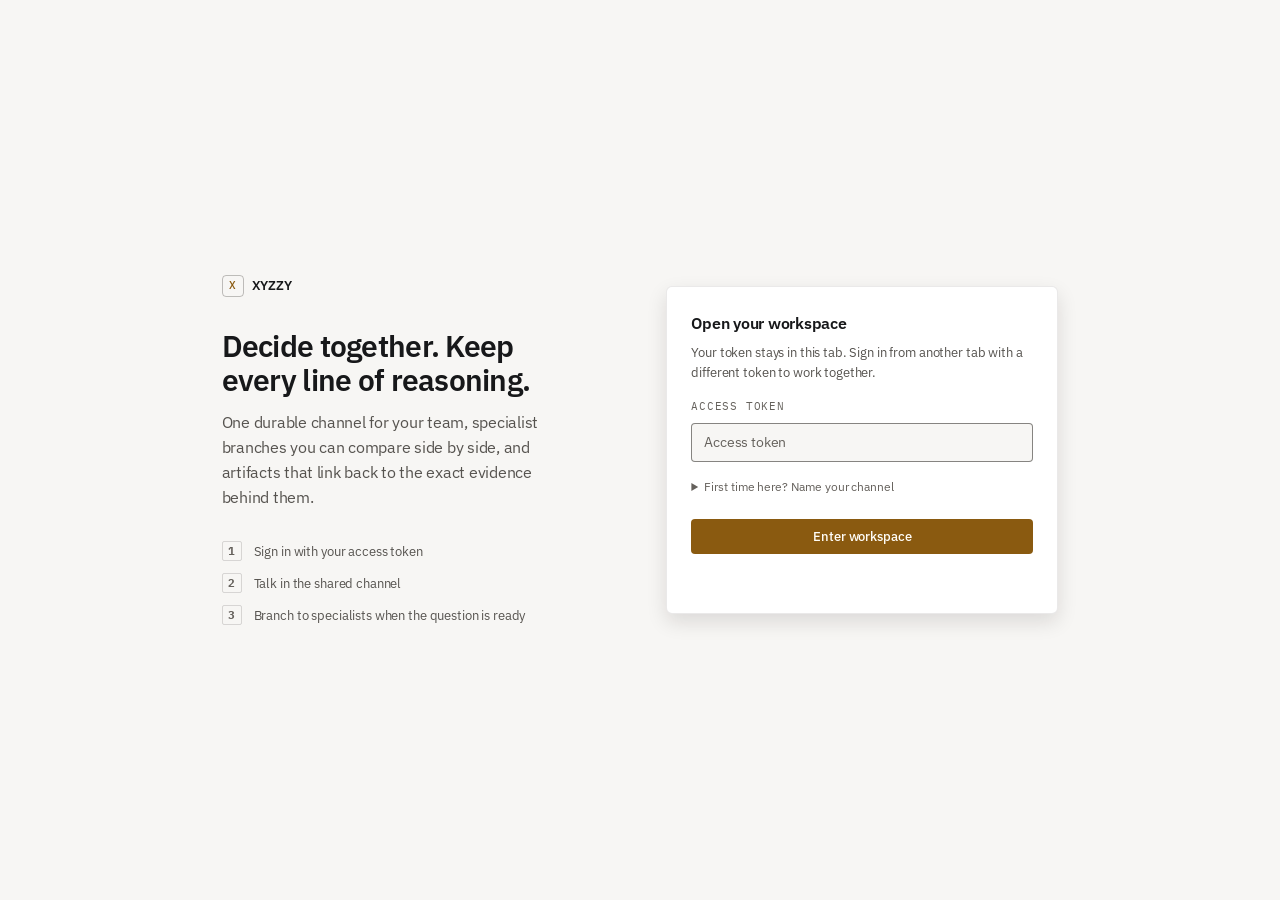
==== web/index.html @ 87586db9 "feat(web): lead the sign-in with SSO and keep credentials out of script When the server has a provid" ====
<!DOCTYPE html>
<html lang="en">
<head>
<meta charset="UTF-8">
<meta name="viewport" content="width=device-width, initial-scale=1.0">
<title>XYZZY</title>
<style>
/* ============================================================
   XYZZY — Console
   Machine facts are set in mono, human words in sans. Nothing is
   decorated that a hairline can separate instead.

   The scale is the design. Seven sizes, three weights, six spacing
   atoms, three hairlines — every value in this file comes from one
   of those sets, and tracking is bound to size rather than guessed
   per rule. Light and dark are the same system with the ramp
   inverted, not two stylesheets.
   ============================================================ */
@import url('https://fonts.googleapis.com/css2?family=IBM+Plex+Mono:wght@400;500&family=IBM+Plex+Sans:wght@400;500;600&display=swap');

*{margin:0;padding:0;box-sizing:border-box}

:root{
  /* ---- type scale: size and its tracking travel together ---- */
  --t-meta:11px;    --k-meta:.01em;
  --t-small:12px;   --k-small:-.005em;
  --t-ui:13px;      --k-ui:-.01em;
  --t-body:14px;    --k-body:-.013em;
  --t-title:16px;   --k-title:-.016em;
  --t-head:20px;    --k-head:-.02em;
  --t-display:30px; --k-display:-.024em;

  --w-normal:400;
  --w-medium:500;
  --w-strong:600;

  /* ---- spacing: six atoms, nothing between them ---- */
  --s-1:4px; --s-2:8px; --s-3:12px; --s-4:16px; --s-5:24px; --s-6:32px;
  --s-half:2px;

  --r-1:2px; --r-2:4px; --r-3:6px;

  --t-fast:100ms ease;
  --t-move:160ms cubic-bezier(.25,.46,.45,.94);

  --mono:'IBM Plex Mono','SFMono-Regular',Consolas,monospace;
  --sans:'IBM Plex Sans','Segoe UI',system-ui,sans-serif;
  --content:720px;

  /* ---- light: paper, ink, one signal ---- */
  --bg:#f7f6f4;
  --surface:#efedea;
  --raised:#ffffff;
  --sunken:#e9e6e2;
  --line:rgba(23,20,16,.09);
  --line-2:rgba(23,20,16,.14);
  --line-3:rgba(23,20,16,.26);
  /* controls are bounded, not merely divided: this one clears 3:1 */
  --edge:rgba(23,20,16,.5);
  --text:#17181a;
  --text-2:#56534f;
  --text-3:#65615c;
  --accent:#8a5a10;
  --accent-2:#6d4409;
  --accent-ink:#fffdf8;
  --accent-dim:rgba(138,90,16,.1);
  --ok:#2a6f46;
  --danger:#b03a41;
  --shadow-1:0 1px 2px rgba(23,20,16,.08);
  --shadow-2:0 8px 20px rgba(23,20,16,.12);
  color-scheme:light;
}

/* ---- dark: the same ramp, inverted deliberately ---- */
@media(prefers-color-scheme:dark){
  :root:not([data-theme="light"]){
    --bg:#0b0c0d;
    --surface:#0f1011;
    --raised:#17181a;
    --sunken:#08090a;
    --line:rgba(255,255,255,.055);
    --line-2:rgba(255,255,255,.09);
    --line-3:rgba(255,255,255,.16);
    --edge:rgba(255,255,255,.34);
    --text:#f2f3f4;
    --text-2:#a9a6a2;
    --text-3:#87837e;
    --accent:#d8a24a;
    --accent-2:#e8b968;
    --accent-ink:#0b0c0d;
    --accent-dim:rgba(216,162,74,.13);
    --ok:#5aa26f;
    --danger:#e0646b;
    --shadow-1:0 2px 4px rgba(0,0,0,.4);
    --shadow-2:0 8px 20px rgba(0,0,0,.45);
    color-scheme:dark;
  }
}
:root[data-theme="dark"]{
  --bg:#0b0c0d;
  --surface:#0f1011;
  --raised:#17181a;
  --sunken:#08090a;
  --line:rgba(255,255,255,.055);
  --line-2:rgba(255,255,255,.09);
  --line-3:rgba(255,255,255,.16);
  --edge:rgba(255,255,255,.34);
  --text:#f2f3f4;
  --text-2:#a9a6a2;
  --text-3:#87837e;
  --accent:#d8a24a;
  --accent-2:#e8b968;
  --accent-ink:#0b0c0d;
  --accent-dim:rgba(216,162,74,.13);
  --ok:#5aa26f;
  --danger:#e0646b;
  --shadow-1:0 2px 4px rgba(0,0,0,.4);
  --shadow-2:0 8px 20px rgba(0,0,0,.45);
  color-scheme:dark;
}

html,body{height:100%}
/* the root carries the ground colour, so a theme switch cannot leave the
   canvas painted with the outgoing palette */
html{background-color:var(--bg)}
body{
  font-family:var(--sans);
  font-size:var(--t-body);line-height:1.5;letter-spacing:var(--k-body);
  background-color:var(--bg);color:var(--text);
  overflow:hidden;display:flex;flex-direction:column;
  -webkit-font-smoothing:antialiased;
}
button,input,textarea,select{font:inherit;color:inherit;letter-spacing:inherit}
button{cursor:pointer;background:transparent;border:0}
button:disabled{cursor:not-allowed;opacity:.4}
:focus-visible{outline:2px solid var(--accent);outline-offset:2px;border-radius:var(--r-1)}
::selection{background:var(--accent-dim);color:var(--text)}
::-webkit-scrollbar{width:11px;height:11px}
::-webkit-scrollbar-thumb{background:var(--line-2);border-radius:var(--r-3);border:3px solid transparent;background-clip:content-box}
::-webkit-scrollbar-thumb:hover{background:var(--line-3);background-clip:content-box}
::-webkit-scrollbar-track{background:transparent}
.hidden{display:none!important}
.sidebar-backdrop{display:none}

/* every machine fact — ids, counts, durations, stamps — is set here */
.mono,.badge,.status,.nav-label,.nav-meta,.member-row .handle,.events-log,
.identity-role,.unread-pill,.msg .time,.agent-provenance,.thread-counts,
.unread-rule,.branch-detail,.branch-progress,.status-text,.lock-detail,
.composer-hint,.question-meta,#template-selection-count,.template-role,
.template-state,.outputs-head h3,.outputs-count,.output-role,.output-provenance,
.review-state,.meta-scope,.ontology-mode,.ontology-meta,.ontology-badge,
.history-item,.hit-meta,.records > summary,.records h3,.msg::before,
.identity-avatar,.workspace-badge,.product-mark,.step-no,.setup-card label,
.msg.system .bubble,.meta-chain pre,.card .detail,.approval-card .detail,.item .detail{
  font-family:var(--mono);
  font-variant-numeric:tabular-nums;
}
a,.output-link{text-underline-offset:2px}

/* ---------- atoms ---------- */
.btn-primary{
  background:var(--accent);color:var(--accent-ink);
  font-size:var(--t-ui);font-weight:var(--w-medium);letter-spacing:var(--k-ui);
  padding:var(--s-1) var(--s-3);border-radius:var(--r-2);white-space:nowrap;
  transition:background var(--t-fast);
}
.btn-primary:hover:not(:disabled){background:var(--accent-2)}
.btn-sm{
  border:1px solid var(--line-2);color:var(--text);
  font-size:var(--t-small);letter-spacing:var(--k-small);
  padding:var(--s-1) var(--s-2);border-radius:var(--r-2);white-space:nowrap;
  transition:background var(--t-fast),border-color var(--t-fast);
}
.btn-sm:hover:not(:disabled){background:var(--line);border-color:var(--line-3)}
.icon-button{
  width:28px;height:28px;border-radius:var(--r-2);color:var(--text-3);
  display:grid;place-items:center;flex-shrink:0;
  transition:background var(--t-fast),color var(--t-fast);
}
.icon-button:hover{background:var(--line);color:var(--text)}
.badge{
  font-size:var(--t-meta);font-weight:var(--w-medium);letter-spacing:.06em;
  text-transform:uppercase;padding:1px var(--s-1);border-radius:var(--r-1);
  border:1px solid var(--line-2);color:var(--text-3);white-space:nowrap;
}
.badge.completed,.badge.confirmed{color:var(--ok);border-color:currentColor}
.badge.corrected,.badge.claim{color:var(--accent);border-color:currentColor}
.badge.decision{color:var(--text-2);border-color:var(--line-3)}
.product-mark,.workspace-badge{
  width:22px;height:22px;border-radius:var(--r-2);flex-shrink:0;
  border:1px solid var(--line-3);color:var(--accent);
  display:grid;place-items:center;font-size:var(--t-meta);font-weight:var(--w-medium);
}
.spinner{
  width:11px;height:11px;border:1.5px solid var(--line-2);border-top-color:var(--accent);
  border-radius:50%;animation:spin .8s linear infinite;flex-shrink:0;
}
@keyframes spin{to{transform:rotate(360deg)}}
.status{
  display:inline-flex;align-items:center;gap:var(--s-1);
  font-size:var(--t-meta);letter-spacing:.05em;color:var(--text-3);text-transform:uppercase;
}
.status::before{content:"";width:5px;height:5px;border-radius:50%;background:var(--accent)}
.status.connected::before{background:var(--ok)}
.presence-dot{width:5px;height:5px;border-radius:50%;background:var(--text-3);flex-shrink:0}
.presence-dot.online{background:var(--ok)}
.presence-dot.working{background:var(--accent)}

/* ---------- sign in ---------- */
/* A grid with a stretch column and a fixed one let the intro sit narrow and
   right-aligned inside a wide left track, leaving a lopsided gap on the left
   that the fixed-width card's own padding didn't match on the right. Centering
   the pair as one flex group keeps the outer margins symmetric regardless of
   how the two children's own widths differ. */
#setup-screen{
  position:fixed;inset:0;z-index:100;background:var(--bg);
  display:flex;justify-content:center;align-items:center;
  gap:6vw;padding:6vw;overflow:auto;
}
.setup-intro{max-width:46ch}
.setup-mark{display:flex;align-items:center;gap:var(--s-2);font-size:var(--t-ui);font-weight:var(--w-strong);margin-bottom:var(--s-6);letter-spacing:var(--k-ui)}
.setup-intro h1{font-size:var(--t-display);line-height:1.16;letter-spacing:var(--k-display);font-weight:var(--w-strong)}
.setup-intro p{font-size:var(--t-title);line-height:1.55;color:var(--text-2);margin-top:var(--s-3);letter-spacing:var(--k-title);text-wrap:pretty}
.setup-steps{display:grid;gap:var(--s-3);margin-top:var(--s-6);color:var(--text-2);font-size:var(--t-ui);letter-spacing:var(--k-ui)}
.setup-steps span{display:flex;align-items:center;gap:var(--s-3)}
.step-no{
  width:20px;height:20px;border:1px solid var(--line-2);border-radius:var(--r-1);
  display:grid;place-items:center;font-size:var(--t-meta);
  color:var(--text-3);flex-shrink:0;
}
.setup-card{
  background:var(--raised);border:1px solid var(--line);border-radius:var(--r-3);
  padding:var(--s-5);box-shadow:var(--shadow-2);max-width:392px;
  /* Reserved for the taller of the two variants (the token form) so revealing
     whichever one /auth/config resolves to never shifts the page around it. */
  min-height:328px;
}
.setup-card h2{font-size:var(--t-title);font-weight:var(--w-strong);letter-spacing:var(--k-title)}
.setup-card > p{font-size:var(--t-ui);color:var(--text-2);margin-top:var(--s-2);line-height:1.5;letter-spacing:var(--k-ui)}
.setup-card label{
  display:block;font-size:var(--t-meta);letter-spacing:.07em;
  text-transform:uppercase;color:var(--text-3);margin:var(--s-4) 0 var(--s-2);
}
.setup-card input{
  width:100%;background:var(--bg);border:1px solid var(--edge);caret-color:var(--accent);border-radius:var(--r-2);
  padding:var(--s-2) var(--s-3);font-size:var(--t-body);transition:border-color var(--t-fast);
}
.setup-card input:focus-visible{border-color:var(--edge)}
.setup-card input::placeholder{color:var(--text-3)}
.setup-card .field-help{font-size:var(--t-small);color:var(--text-3);margin-top:var(--s-2);line-height:1.45;letter-spacing:var(--k-small)}
.setup-card input.error{border-color:var(--danger)}
.setup-card .field-error{font-size:var(--t-small);color:var(--danger);margin-top:var(--s-2);line-height:1.45;letter-spacing:var(--k-small)}
#setup-button,#setup-sso-button{
  width:100%;margin-top:var(--s-5);background:var(--accent);color:var(--accent-ink);
  font-weight:var(--w-medium);padding:var(--s-2) var(--s-3);border-radius:var(--r-2);
  font-size:var(--t-ui);letter-spacing:var(--k-ui);transition:background var(--t-fast);
}
#setup-button:hover:not(:disabled){background:var(--accent-2)}
#setup-sso-button:hover{background:var(--accent-2)}
#setup-token-summary{
  font-size:var(--t-small);color:var(--text-3);letter-spacing:var(--k-small);
  cursor:pointer;margin-top:var(--s-5);list-style:none;
}
#setup-token-summary::-webkit-details-marker{display:none}
.setup-card.sso-mode #setup-token-details{margin-top:var(--s-2)}
.setup-card.sso-mode #setup-token-details[open] #setup-token-summary{margin-bottom:var(--s-4)}

/* ---------- shell ---------- */
.header{display:none!important}
.main{
  display:grid;grid-template-columns:248px minmax(0,1fr) auto;
  flex:1;min-height:0;overflow:hidden;
}

/* ---------- rail ---------- */
.sidebar{
  background:var(--surface);border-right:1px solid var(--line);
  display:flex;flex-direction:column;min-height:0;
}
.workspace-head{
  display:flex;align-items:center;gap:var(--s-2);height:48px;flex-shrink:0;
  padding:0 var(--s-2) 0 var(--s-4);border-bottom:1px solid var(--line);
}
.workspace-name{font-size:var(--t-ui);font-weight:var(--w-strong);letter-spacing:var(--k-ui)}
.workspace-sub{font-size:var(--t-meta);color:var(--text-3);margin-top:1px;letter-spacing:.04em}
.workspace-head .icon-button{margin-left:auto}
.sidebar-scroll{flex:1;overflow-y:auto;padding:var(--s-2);min-height:0}
.nav-label{
  display:flex;align-items:center;justify-content:space-between;
  padding:var(--s-4) var(--s-2) var(--s-1);font-size:var(--t-meta);
  letter-spacing:.1em;text-transform:uppercase;color:var(--text-3);
}
.sidebar-scroll > .nav-label:first-child{padding-top:var(--s-1)}
.nav-item{
  width:100%;display:flex;align-items:center;gap:var(--s-2);text-align:left;
  padding:var(--s-1) var(--s-2);border-radius:var(--r-2);
  font-size:var(--t-ui);letter-spacing:var(--k-ui);color:var(--text-2);
  min-height:28px;transition:background var(--t-fast),color var(--t-fast);
}
.nav-item:hover{background:var(--line);color:var(--text)}
/* selection says two things: the row is lit, and its text is ink */
.nav-item.active{background:var(--line-2);color:var(--text)}
.nav-icon{
  width:15px;height:15px;flex-shrink:0;display:grid;place-items:center;
  color:var(--text-3);font-size:var(--t-ui);
}
.nav-item:hover .nav-icon,.nav-item.active .nav-icon{color:currentColor}
.nav-name{flex:1;overflow:hidden;text-overflow:ellipsis;white-space:nowrap;min-width:0}
.nav-meta{font-size:var(--t-meta);color:var(--text-3)}
/* A branch row packs a title and a summary line into .nav-name, which is
   otherwise a single nowrap line — the two ran together with the title's
   ellipsis touching the summary text. Let this one row wrap onto its own
   second line instead, with the title still truncating on its own. */
.branch-nav .nav-name{white-space:normal;overflow:visible;text-overflow:clip;display:flex;flex-direction:column;align-items:flex-start;min-width:0}
.branch-nav .nav-name > span:first-child{max-width:100%;overflow:hidden;text-overflow:ellipsis;white-space:nowrap}
.member-row{display:flex;align-items:center;gap:var(--s-2);padding:var(--s-1) var(--s-2);font-size:var(--t-ui);color:var(--text-2);letter-spacing:var(--k-ui)}
.member-row .handle{overflow:hidden;text-overflow:ellipsis;white-space:nowrap;font-size:var(--t-meta);color:var(--text-3)}
.member-row .badge{margin-left:auto}
.sidebar-scroll details > summary{list-style:none;cursor:pointer}
.sidebar-scroll details > summary::-webkit-details-marker{display:none}
.sidebar-scroll details > summary:hover{color:var(--text-2)}
.events-log{
  font-size:var(--t-meta);color:var(--text-3);line-height:1.5;
  padding:var(--s-half) var(--s-2) var(--s-1);display:grid;gap:var(--s-1);
  max-height:180px;overflow-y:auto;
}
.sidebar-footer{
  display:flex;align-items:center;gap:var(--s-2);padding:var(--s-2) var(--s-3);flex-shrink:0;
  border-top:1px solid var(--line);
}
/* Footer icon buttons need a real hit area, not just a visible glyph — padding
   grows the target to 36px without growing the icon itself. */
.sidebar-footer .icon-button{width:36px;height:36px}
.identity-avatar{
  width:26px;height:26px;border-radius:var(--r-2);flex-shrink:0;
  border:1px solid var(--line-3);color:var(--text-2);
  display:grid;place-items:center;font-size:var(--t-meta);
}
.identity-name{font-size:var(--t-ui);font-weight:var(--w-medium);letter-spacing:var(--k-ui)}
.identity-role{font-size:var(--t-meta);color:var(--text-3);letter-spacing:.06em;text-transform:uppercase;margin-top:1px}
.sidebar-footer .icon-button{margin-left:auto}
/* one glyph per theme; the other is not rendered */
:root[data-theme="dark"] .theme-sun,.theme-moon{display:none}
:root[data-theme="dark"] .theme-moon{display:block}
@media(prefers-color-scheme:dark){
  :root:not([data-theme="light"]) .theme-sun{display:none}
  :root:not([data-theme="light"]) .theme-moon{display:block}
}
:root[data-theme="light"] .theme-sun{display:block}
:root[data-theme="light"] .theme-moon{display:none}

/* ---------- conversation ---------- */
.room-hash{color:var(--text-3);display:grid;place-items:center;flex-shrink:0}
.center{min-width:0;display:flex;flex-direction:column;background:var(--bg);min-height:0;position:relative}
.room-header{
  display:flex;align-items:center;gap:var(--s-3);min-height:48px;flex-shrink:0;
  padding:0 var(--s-2) 0 var(--s-5);border-bottom:1px solid var(--line);
}
.room-header > div{min-width:0}
.room-header h2{display:flex;align-items:center;gap:var(--s-2);
  font-size:var(--t-title);font-weight:var(--w-strong);letter-spacing:var(--k-title);
  white-space:nowrap;overflow:hidden;text-overflow:ellipsis;
}
.room-header .meta{font-size:var(--t-small);color:var(--text-3);letter-spacing:var(--k-small);white-space:nowrap;overflow:hidden;text-overflow:ellipsis}
.header-actions{margin-left:auto;display:flex;align-items:center;gap:var(--s-1)}
.unread-pill{
  font-size:var(--t-meta);font-weight:var(--w-medium);
  background:var(--accent);color:var(--accent-ink);padding:1px var(--s-1);border-radius:var(--r-1);
}
.messages{
  flex:1;overflow-y:auto;min-height:0;
  padding:var(--s-5) max(var(--s-5),3vw) var(--s-1);display:flex;flex-direction:column;
  /* A short room reads like a bare page pinned to the top; pushing the run of
     messages to the bottom edge (newest just above the composer) is how every
     chat product handles it. Once content overflows, flex-end just means the
     top of it scrolls off first — normal scroll behavior is unaffected. */
  justify-content:flex-end;
}

.msg{
  max-width:var(--content);width:100%;position:relative;
  display:grid;grid-template-columns:22px auto minmax(0,1fr);column-gap:var(--s-3);
  padding:var(--s-1) var(--s-2) var(--s-1) 0;
}
.msg::before{
  content:attr(data-initial);grid-row:1/6;grid-column:1;
  width:22px;height:22px;border-radius:var(--r-1);
  border:1px solid var(--line-2);color:var(--text-2);
  display:grid;place-items:center;font-size:var(--t-meta);text-transform:uppercase;
}
.msg.human::before{border-color:var(--line-3);color:var(--text)}
.msg.agent::before{border-style:dashed;color:var(--text-2)}
/* consecutive messages from one author collapse into a block */
.msg.grouped{padding-top:0}
.msg.grouped::before{content:"";border:0}
.msg.grouped .sender{display:none}
.msg.grouped .time{
  grid-row:2;grid-column:1;justify-self:end;align-self:baseline;
  opacity:0;transition:opacity var(--t-fast);
}
.msg.grouped:hover .time{opacity:1}
.msg.grouped .bubble{margin-top:0}
.msg.unread{background:transparent}
/* rank comes from weight; the body stays the larger text because it is the content */
.msg .sender{
  grid-row:1;grid-column:2;align-self:baseline;
  font-size:var(--t-ui);font-weight:var(--w-strong);color:var(--text);letter-spacing:var(--k-ui);
}
.msg .time{
  grid-row:1;grid-column:3;justify-self:start;align-self:baseline;
  font-size:var(--t-meta);color:var(--text-3);
}
.msg .bubble{
  grid-row:2;grid-column:2/4;font-size:var(--t-body);line-height:1.6;
  color:var(--text);font-weight:var(--w-normal);letter-spacing:var(--k-body);
  margin-top:1px;white-space:pre-wrap;overflow-wrap:anywhere;max-width:68ch;
}
.msg .mention{color:var(--accent);font-weight:var(--w-medium)}
.msg.system{color:var(--text-3);padding:var(--s-1) 0}
.msg.system::before{content:"";border:0}
.msg.system .bubble{font-size:var(--t-small);color:var(--text-3);letter-spacing:.01em}
.agent-provenance{
  grid-row:3;grid-column:2/4;font-size:var(--t-meta);color:var(--text-3);
  margin-top:var(--s-1);display:flex;flex-wrap:wrap;align-items:center;gap:var(--s-2);
}
.output-link{color:var(--accent);text-decoration:none;border-bottom:1px solid currentColor}
.output-link:hover{color:var(--accent-2)}
.msg-actions{
  grid-row:4;grid-column:2/4;display:flex;gap:var(--s-half);margin-top:0;
  max-height:0;overflow:hidden;opacity:0;
  transition:opacity var(--t-fast),max-height var(--t-fast),margin-top var(--t-fast);
}
/* Hidden means zero height, not just invisible — a hover strip nobody is
   hovering must not hold a bubble away from its own group. The thread pane
   reuses this same class for its per-reply "Reply to this", so it follows
   the identical reveal rule rather than staying permanently rendered. */
.msg:hover .msg-actions,.msg:focus-within .msg-actions,.msg.actions-open .msg-actions,
.thread-item:hover .msg-actions,.thread-item:focus-within .msg-actions,.thread-item.actions-open .msg-actions{
  opacity:1;max-height:32px;margin-top:var(--s-1);
}
/* No hover on touch: a tap on the message body toggles .actions-open instead,
   so a screen of chat is not a permanent stack of "Reply" rows. */
.msg-actions .action{
  font-size:var(--t-small);color:var(--text-3);letter-spacing:var(--k-small);
  padding:var(--s-half) var(--s-2);border-radius:var(--r-2);min-height:24px;
  display:inline-flex;align-items:center;
  transition:background var(--t-fast),color var(--t-fast);
}
.msg-actions .action:hover{background:var(--line);color:var(--text)}
.thread-open{
  grid-row:5;grid-column:2/4;justify-self:start;margin-top:var(--s-1);
  font-size:var(--t-small);color:var(--accent);letter-spacing:var(--k-small);
  padding:var(--s-half) var(--s-2);border-radius:var(--r-2);
}
.thread-open:hover{background:var(--accent-dim)}
.thread-counts{font-size:var(--t-meta);color:var(--text-3)}

.unread-rule{
  max-width:var(--content);width:100%;display:flex;align-items:center;gap:var(--s-2);
  font-size:var(--t-meta);letter-spacing:.1em;text-transform:uppercase;
  color:var(--accent);margin:var(--s-3) 0 var(--s-half);
}
.unread-rule::after{content:"";flex:1;height:1px;background:currentColor;opacity:.3}

/* a run is a record in the transcript, ruled off, not a floating card */
.branch-activity{
  max-width:var(--content);width:100%;margin:var(--s-2) 0;
  border-top:1px solid var(--line-2);border-bottom:1px solid var(--line-2);
}
.branch-activity button{
  width:100%;display:grid;grid-template-columns:22px minmax(0,1fr) auto;
  gap:var(--s-3);align-items:center;text-align:left;
  padding:var(--s-3) var(--s-2) var(--s-3) 0;transition:background var(--t-fast);
}
.branch-activity button:hover{background:var(--line)}
.branch-symbol{
  width:22px;height:22px;border-radius:var(--r-1);border:1px solid var(--line-2);
  color:var(--accent);display:grid;place-items:center;font-size:var(--t-ui);
}
.branch-title{font-size:var(--t-ui);font-weight:var(--w-medium);letter-spacing:var(--k-ui);display:block;overflow:hidden;text-overflow:ellipsis;white-space:nowrap}
/* Both spans are inline text nodes by default, so a truncated title's ellipsis
   ran straight into the meta beside it. A real line, not a margin nothing can see. */
.branch-detail,.branch-progress{font-size:var(--t-meta);color:var(--text-3);margin-top:var(--s-1);letter-spacing:.01em;display:block}
.branch-summary{font-size:var(--t-small);color:var(--text-2);margin-top:var(--s-1);letter-spacing:var(--k-small);display:block}
.status-text{display:inline-flex;align-items:center;gap:var(--s-1);font-size:var(--t-meta);color:var(--text-2)}

.turn-lock{
  display:none;align-items:center;gap:var(--s-3);max-width:var(--content);
  margin:0 max(var(--s-5),3vw) var(--s-2);padding:var(--s-2) var(--s-3);
  border:1px solid var(--line-2);border-radius:var(--r-3);background:var(--surface);
}
.turn-lock.visible{display:flex}
.lock-copy{flex:1;min-width:0}
.lock-title{font-size:var(--t-ui);font-weight:var(--w-medium);letter-spacing:var(--k-ui)}
.lock-detail{font-size:var(--t-small);color:var(--text-3);margin-top:var(--s-half)}

/* ---------- composer ---------- */
.input-bar{padding:var(--s-1) max(var(--s-5),3vw) var(--s-4);flex-shrink:0;position:relative}
.composer{
  max-width:var(--content);background:var(--raised);
  border:1px solid var(--edge);border-radius:var(--r-3);overflow:hidden;
  transition:border-color var(--t-fast);
}
.composer:focus-within{border-color:var(--line-3)}
.composer textarea{
  width:100%;min-height:44px;max-height:180px;resize:none;border:0;
  padding:var(--s-3);background:transparent;
  font-size:var(--t-body);line-height:1.55;letter-spacing:var(--k-body);
}
.composer textarea{caret-color:var(--accent)}
.composer textarea::placeholder{color:var(--text-3)}
.composer-tools{display:flex;align-items:center;gap:var(--s-1);padding:var(--s-1) var(--s-2) var(--s-2) var(--s-3);border-top:1px solid var(--line)}
.composer-tools .send{margin-left:auto}
.composer-hint{font-size:var(--t-meta);color:var(--text-3);letter-spacing:.05em;text-transform:uppercase}
.mention-toggle{
  display:inline-flex;align-items:center;gap:var(--s-2);
  font-size:var(--t-small);color:var(--text-2);letter-spacing:var(--k-small);
  padding:var(--s-1) var(--s-2);border-radius:var(--r-2);cursor:pointer;
  transition:background var(--t-fast),color var(--t-fast);
}
.mention-toggle:hover{background:var(--line);color:var(--text)}
.mention-toggle input{accent-color:var(--accent);margin:0}
#ai-trigger{
  display:inline-flex;align-items:center;gap:var(--s-2);
  font-size:var(--t-small);font-weight:var(--w-medium);letter-spacing:var(--k-small);
  color:var(--text-2);border:1px solid var(--line-2);
  padding:var(--s-1) var(--s-2);border-radius:var(--r-2);
  transition:background var(--t-fast),color var(--t-fast),border-color var(--t-fast);
}
#ai-trigger:hover{background:var(--line);color:var(--text)}
#ai-trigger[aria-expanded="true"]{color:var(--accent);border-color:currentColor}

/* ---------- branch launcher ---------- */
.ai-tray{
  display:none;position:absolute;bottom:84px;z-index:20;
  left:max(var(--s-5),3vw);right:max(var(--s-5),3vw);max-width:var(--content);max-height:62vh;
  background:var(--raised);border:1px solid var(--line-2);border-radius:var(--r-3);
  box-shadow:var(--shadow-2);overflow:hidden;
}
.ai-tray.open{display:flex;flex-direction:column;animation:tray-in 160ms cubic-bezier(.25,.46,.45,.94)}
@keyframes tray-in{from{opacity:0}to{opacity:1}}
.tray-head{
  display:grid;grid-template-columns:22px minmax(0,1fr) 28px;align-items:center;gap:var(--s-3);
  padding:var(--s-3);border-bottom:1px solid var(--line);flex-shrink:0;
}
.tray-glyph{
  width:22px;height:22px;border-radius:var(--r-1);border:1px solid var(--line-2);
  color:var(--accent);display:grid;place-items:center;
}
.tray-title{font-size:var(--t-ui);font-weight:var(--w-strong);letter-spacing:var(--k-ui)}
.tray-subtitle{font-size:var(--t-small);color:var(--text-3);margin-top:1px;letter-spacing:var(--k-small)}
.decision-studio{padding:var(--s-3);overflow-y:auto;min-height:0}
.studio-label{display:block;font-size:var(--t-small);font-weight:var(--w-medium);color:var(--text-2);margin-bottom:var(--s-2);letter-spacing:var(--k-small)}
.strategy-toggle{display:grid;grid-template-columns:1fr 1fr;gap:var(--s-2);margin-bottom:var(--s-3)}
.strategy-toggle button{
  border:1px solid var(--line-2);border-radius:var(--r-2);padding:var(--s-2) var(--s-3);text-align:left;
  transition:border-color var(--t-fast),background var(--t-fast);
}
.strategy-toggle button:hover{background:var(--line)}
.strategy-toggle button.active{border-color:var(--accent);background:var(--accent-dim)}
.strategy-name{display:flex;align-items:center;gap:var(--s-2);font-size:var(--t-ui);font-weight:var(--w-medium);letter-spacing:var(--k-ui)}
.strategy-dot{width:6px;height:6px;border-radius:50%;background:var(--text-3)}
.strategy-toggle button.active .strategy-dot{background:var(--accent)}
.strategy-help{display:block;font-size:var(--t-small);color:var(--text-3);margin-top:var(--s-1);line-height:1.45;letter-spacing:var(--k-small)}
.question-wrap{
  border:1px solid var(--edge);border-radius:var(--r-2);background:var(--bg);
  overflow:hidden;margin-bottom:var(--s-3);transition:border-color var(--t-fast);
}
.question-wrap:focus-within{border-color:var(--line-3)}
.question-input{
  width:100%;min-height:62px;max-height:180px;resize:vertical;border:0;
  padding:var(--s-3);background:transparent;font-size:var(--t-body);line-height:1.55;letter-spacing:var(--k-body);
}
.question-input::placeholder{color:var(--text-3)}
.question-meta{
  display:flex;justify-content:space-between;gap:var(--s-2);padding:var(--s-1) var(--s-3);
  border-top:1px solid var(--line);font-size:var(--t-meta);color:var(--text-3);
}
.field-label{
  display:flex;align-items:center;justify-content:space-between;gap:var(--s-2);
  font-size:var(--t-small);font-weight:var(--w-medium);color:var(--text-2);
  margin-bottom:var(--s-2);letter-spacing:var(--k-small);
}
#template-selection-count{font-size:var(--t-meta);font-weight:var(--w-normal);color:var(--text-3)}
.template-grid{display:grid;grid-template-columns:repeat(auto-fill,minmax(206px,1fr));gap:var(--s-2)}
.template-option{
  display:grid;grid-template-columns:auto minmax(0,1fr);gap:var(--s-3);align-items:start;
  border:1px solid var(--line-2);border-radius:var(--r-2);padding:var(--s-2) var(--s-3);
  cursor:pointer;transition:border-color var(--t-fast),background var(--t-fast);
}
.template-option:hover{background:var(--line)}
.template-option.active{border-color:var(--accent);background:var(--accent-dim)}
.template-option.active .template-state{color:var(--text-2)}
.template-option > input{accent-color:var(--accent);margin-top:var(--s-half)}
.template-body{display:grid;grid-template-columns:minmax(0,1fr) auto;align-items:center;gap:var(--s-2)}
.template-check{display:none}
.template-copy{display:block;min-width:0}
.template-name{display:block;font-size:var(--t-ui);font-weight:var(--w-medium);letter-spacing:var(--k-ui)}
.template-role{display:block;font-size:var(--t-meta);color:var(--accent);margin-top:var(--s-half)}
.template-state{display:block;font-size:var(--t-meta);color:var(--text-3);white-space:nowrap;text-transform:uppercase;letter-spacing:.05em}
.studio-footer{display:flex;align-items:center;gap:var(--s-3);margin-top:var(--s-3)}
.launch-note{flex:1;font-size:var(--t-small);color:var(--text-3);line-height:1.45;letter-spacing:var(--k-small)}
.empty-outputs{font-size:var(--t-small);color:var(--text-3);padding:var(--s-3);text-align:center}

/* ---------- center view stack ---------- */
.center-views{flex:1;min-height:0;display:flex;flex-direction:column;position:relative}
.center-view{display:none;flex:1;min-height:0;flex-direction:column;overflow:hidden}
.center-view.active{display:flex}
.view-scroll{flex:1;overflow-y:auto;min-height:0}
/* Meta and Artifact are reading surfaces, not working grids: give the column a
   ceiling and center it instead of letting prose hug the left edge of a wide window. */
#view-meta .view-scroll,#view-artifact .view-scroll{max-width:920px;width:100%;margin:0 auto;padding-top:var(--s-4)}
.view-head{
  display:flex;align-items:flex-start;justify-content:space-between;gap:var(--s-3);
  padding:var(--s-4) max(var(--s-5),3vw) var(--s-3);
}
.view-empty{
  flex:1;display:flex;flex-direction:column;align-items:flex-start;justify-content:center;
  gap:var(--s-3);max-width:52ch;padding:var(--s-5) max(var(--s-5),3vw);
}
.view-empty p{font-size:var(--t-ui);color:var(--text-2);line-height:1.55;letter-spacing:var(--k-ui)}

/* ---------- context panel (Thread / Search / People only) ---------- */
.right-panel{
  display:none;width:min(392px,36vw);min-width:340px;
  background:var(--surface);border-left:1px solid var(--line);
  flex-direction:column;min-height:0;
}
.right-panel.open{display:flex}
.context-head{
  display:flex;align-items:center;gap:var(--s-2);height:48px;flex-shrink:0;
  padding:0 var(--s-2) 0 var(--s-4);border-bottom:1px solid var(--line);
}
.context-head h2{font-size:var(--t-ui);font-weight:var(--w-strong);letter-spacing:var(--k-ui)}
.context-head .icon-button{margin-left:auto}
.context-scroll{flex:1;overflow-y:auto;min-height:0}
.context-view{display:none}
.context-view.active{display:block}
.panel-section{padding:var(--s-4)}
.panel-title{font-size:var(--t-ui);font-weight:var(--w-strong);letter-spacing:var(--k-ui)}
.panel-copy{font-size:var(--t-small);color:var(--text-3);line-height:1.5;margin-top:var(--s-1);letter-spacing:var(--k-small)}

.outputs-head{
  display:flex;align-items:baseline;justify-content:space-between;gap:var(--s-2);
  padding:var(--s-2) max(var(--s-5),3vw);border-top:1px solid var(--line);
}
.outputs-head h3{font-size:var(--t-meta);letter-spacing:.1em;text-transform:uppercase;color:var(--text-3);font-weight:var(--w-normal)}
.outputs-count{font-size:var(--t-meta);color:var(--text-3)}
.outputs-grid{
  display:grid;grid-template-columns:repeat(auto-fit,minmax(340px,1fr));gap:var(--s-3);
  padding:0 max(var(--s-5),3vw) var(--s-4);align-items:stretch;
}
/* Branch view: the header block above stays its natural size, the grid takes
   whatever is left of the viewport instead of shrink-wrapping to its content, and
   each card stretches to that row height — long or short, the surface reads full. */
#view-branch .view-scroll{display:flex;flex-direction:column}
/* Cards size to their own content — a short output should not be forced to fill
   the viewport. min-height keeps short cards from looking clipped-thin; content
   past that scrolls inside the card instead of stretching it. */
#view-branch .outputs-grid{grid-auto-rows:minmax(160px,auto)}
.output-card{
  border:1px solid var(--line);border-radius:var(--r-3);background:var(--raised);
  padding:var(--s-3);display:flex;flex-direction:column;min-height:0;
}
.output-card.excluded{opacity:.72}
.output-card.excluded .output-content{color:var(--text-3)}
.output-card.excluded .output-author{text-decoration:line-through;text-decoration-thickness:1px;text-underline-offset:2px}
.output-card-head{display:flex;align-items:center;gap:var(--s-2)}
.output-author{font-size:var(--t-ui);font-weight:var(--w-strong);letter-spacing:var(--k-ui)}
.output-role{font-size:var(--t-meta);color:var(--accent);margin-top:var(--s-half)}
.output-content{
  font-size:var(--t-small);line-height:1.6;color:var(--text-2);letter-spacing:var(--k-small);
  flex:1;min-height:80px;max-height:50vh;overflow:auto;margin:var(--s-2) 0;white-space:pre-wrap;
}
.output-content.md,.artifact-doc-content.md,.meta-answer.md{white-space:normal}
.output-content h3,.output-content h4,.output-content h5,
.artifact-doc-content h3,.artifact-doc-content h4,.artifact-doc-content h5,
.meta-answer h3,.meta-answer h4,.meta-answer h5{margin:var(--s-3) 0 var(--s-1);font-weight:var(--w-strong);color:var(--text)}
.output-content p,.artifact-doc-content p,.meta-answer p{margin:var(--s-2) 0}
.output-content ul,.artifact-doc-content ul,.meta-answer ul{margin:var(--s-2) 0;padding-left:1.2em}
.output-content pre,.artifact-doc-content pre,.meta-answer pre{
  background:var(--sunken);border-radius:var(--r-2);padding:var(--s-2);overflow:auto;
  font-family:var(--mono);font-size:var(--t-small);margin:var(--s-2) 0;
}
.output-content code,.artifact-doc-content code,.meta-answer code{
  font-family:var(--mono);font-size:.92em;background:var(--sunken);padding:0 3px;border-radius:var(--r-1);
}
.output-provenance{font-size:var(--t-meta);color:var(--text-3);line-height:1.5}
.review-state{font-size:var(--t-meta);color:var(--text-3);text-transform:uppercase;letter-spacing:.05em}
.review-actions{display:flex;gap:var(--s-2);margin-top:var(--s-2)}
.review-actions button{
  border:1px solid var(--line-2);border-radius:var(--r-2);padding:var(--s-1) var(--s-2);
  font-size:var(--t-small);color:var(--text-2);letter-spacing:var(--k-small);
  transition:background var(--t-fast);
}
.review-actions button:hover{background:var(--line)}
/* Text-color-only active state read as barely-different from the inactive
   outline in the light theme. A filled chip is unmistakable in both. */
.review-actions button.active.include{color:var(--ok);border-color:currentColor;background:var(--accent-dim);font-weight:var(--w-medium)}
.review-actions button.active.exclude{color:var(--danger);border-color:currentColor;background:var(--accent-dim);font-weight:var(--w-medium)}
.output-record-head{font-size:var(--t-small);font-weight:var(--w-medium);letter-spacing:var(--k-small)}
.output-record-body{font-size:var(--t-small);color:var(--text-2);margin-top:var(--s-1);line-height:1.5;letter-spacing:var(--k-small)}
.synthesis-gate{
  position:sticky;bottom:0;background:var(--surface);
  border-top:1px solid var(--line-2);padding:var(--s-3) var(--s-4);
}
.synthesis-row{display:flex;align-items:flex-end;gap:var(--s-3);flex-wrap:wrap}
.synthesis-title{font-size:var(--t-small);font-weight:var(--w-medium);letter-spacing:var(--k-small)}
.synthesis-meta{font-size:var(--t-small);color:var(--text-3);margin-top:var(--s-half);line-height:1.45;max-width:34ch;letter-spacing:var(--k-small)}
.synthesis-actions{display:flex;gap:var(--s-2);align-items:center;margin-left:auto}
.synthesis-actions select{
  background:var(--bg);border:1px solid var(--edge);border-radius:var(--r-2);
  padding:var(--s-1) var(--s-2);font-size:var(--t-small);
}

/* meta */
.meta-head{padding:var(--s-4) max(var(--s-5),3vw)}
.meta-head h3{font-size:var(--t-title);font-weight:var(--w-strong);letter-spacing:var(--k-title)}
.meta-head p{font-size:var(--t-ui);color:var(--text-3);line-height:1.55;margin-top:var(--s-1);letter-spacing:var(--k-ui);max-width:60ch}
.meta-presets{display:flex;flex-wrap:wrap;gap:var(--s-2);margin-top:var(--s-3)}
.meta-presets button{
  font-size:var(--t-small);color:var(--text-2);border:1px solid var(--line-2);
  border-radius:var(--r-2);padding:var(--s-1) var(--s-2);letter-spacing:var(--k-small);
  transition:background var(--t-fast),color var(--t-fast);
}
.meta-presets button:hover{background:var(--line);color:var(--text)}
.meta-query{display:flex;gap:var(--s-2);padding:0 max(var(--s-5),3vw) var(--s-3);max-width:68ch}
.meta-query input{
  flex:1;min-width:0;background:var(--bg);border:1px solid var(--edge);
  border-radius:var(--r-2);padding:var(--s-2) var(--s-3);font-size:var(--t-ui);caret-color:var(--accent);
}
.meta-query button{
  border:1px solid var(--line-2);border-radius:var(--r-2);
  padding:var(--s-2) var(--s-3);font-size:var(--t-small);font-weight:var(--w-medium);
  transition:background var(--t-fast);
}
.meta-query button:hover{background:var(--line)}
.meta-scope{font-size:var(--t-small);color:var(--text-3);padding:0 max(var(--s-5),3vw) var(--s-2);line-height:1.5}
.meta-answer{
  margin:0 max(var(--s-5),3vw);padding:var(--s-3);background:var(--bg);border:1px solid var(--line);
  border-radius:var(--r-3);font-size:var(--t-ui);line-height:1.6;color:var(--text-2);letter-spacing:var(--k-ui);
  max-width:68ch;
}
.meta-evidence{padding:var(--s-3) max(var(--s-5),3vw);display:grid;gap:var(--s-2);max-width:68ch}
.meta-chain{
  border-left:1px solid var(--line-2);padding:var(--s-half) 0 var(--s-half) var(--s-3);
  font-size:var(--t-small);color:var(--text-3);line-height:1.5;letter-spacing:var(--k-small);
}
.meta-chain pre{font-size:var(--t-meta);white-space:pre-wrap;color:var(--text-2);margin-top:var(--s-1)}

/* artifact reader */
.artifact-selector{display:flex;flex-wrap:wrap;gap:var(--s-2);padding:var(--s-4) max(var(--s-5),3vw) 0}
.artifact-selector button{
  border:1px solid var(--line-2);border-radius:var(--r-2);padding:var(--s-1) var(--s-2);
  font-size:var(--t-small);color:var(--text-2);letter-spacing:var(--k-small);
  transition:background var(--t-fast),border-color var(--t-fast);
}
.artifact-selector button:hover{background:var(--line)}
.artifact-selector button.active{border-color:var(--accent);background:var(--accent-dim);color:var(--text)}
.artifact-doc{padding:var(--s-4) max(var(--s-5),3vw)}
.artifact-doc h2{font-size:var(--t-head);font-weight:var(--w-strong);letter-spacing:var(--k-head);max-width:68ch}
.artifact-doc-meta{font-size:var(--t-small);color:var(--text-3);margin-top:var(--s-1);letter-spacing:var(--k-small)}
.artifact-doc-content{
  font-size:var(--t-body);line-height:1.65;color:var(--text-2);letter-spacing:var(--k-body);
  max-width:68ch;margin-top:var(--s-4);white-space:pre-wrap;
}
.artifact-doc .btn-sm{margin-top:var(--s-3)}

/* ontology */
.ontology-head{display:flex;align-items:flex-start;gap:var(--s-2);padding:var(--s-4) max(var(--s-5),3vw)}
.ontology-head h3{font-size:var(--t-ui);font-weight:var(--w-strong);letter-spacing:var(--k-ui)}
.ontology-head p{font-size:var(--t-small);color:var(--text-3);line-height:1.5;margin-top:var(--s-1);letter-spacing:var(--k-small)}
.ontology-mode{font-size:var(--t-meta);color:var(--text-3);border:1px solid var(--line-2);border-radius:var(--r-1);padding:1px var(--s-2);white-space:nowrap;text-transform:uppercase;letter-spacing:.05em}
.ontology-tree{padding:0 max(var(--s-5),3vw) var(--s-3);display:grid;gap:var(--s-2);max-width:68ch}
.ontology-node{border-left:1px solid var(--line-2);padding:var(--s-half) 0 var(--s-half) var(--s-3)}
.ontology-node-head{display:flex;align-items:center;gap:var(--s-2);flex-wrap:wrap}
.ontology-label{font-size:var(--t-small);font-weight:var(--w-medium);letter-spacing:var(--k-small)}
.ontology-meta{font-size:var(--t-meta);color:var(--text-3);margin-top:var(--s-half);line-height:1.5}
.ontology-badge{font-size:var(--t-meta);color:var(--text-3);border:1px solid var(--line-2);border-radius:var(--r-1);padding:1px var(--s-2)}
.ontology-actions{display:flex;gap:var(--s-2);margin-top:var(--s-2)}
.ontology-actions button{border:1px solid var(--line-2);border-radius:var(--r-2);padding:var(--s-1) var(--s-2);font-size:var(--t-small);color:var(--text-2);letter-spacing:var(--k-small)}
.ontology-actions button:hover{background:var(--line)}
.ontology-empty{font-size:var(--t-small);color:var(--text-3);padding:var(--s-2) 0;letter-spacing:var(--k-small)}
.ontology-history{padding:0 max(var(--s-5),3vw) var(--s-4);font-size:var(--t-small);color:var(--text-2);max-width:68ch}
.ontology-history summary{cursor:pointer;color:var(--text-3);font-size:var(--t-small);padding:var(--s-1) 0}
.history-item{border-left:1px solid var(--line-2);padding:var(--s-1) 0 var(--s-1) var(--s-3);margin-top:var(--s-2);font-size:var(--t-meta);color:var(--text-3)}
.history-values{font-size:var(--t-small);color:var(--text-2);margin-top:var(--s-half);letter-spacing:var(--k-small)}
.edge-review{display:flex;gap:var(--s-2);margin-top:var(--s-1);flex-wrap:wrap}

/* thread + search */
.thread-item{padding:var(--s-3) var(--s-4);border-bottom:1px solid var(--line)}
/* One attribution renderer serves both panes; the thread lays its output on
   one baseline row instead of growing a template of its own. */
.thread-item .sender{display:flex;align-items:baseline;gap:var(--s-2);flex-wrap:wrap;
  font-size:var(--t-ui);font-weight:var(--w-strong);letter-spacing:var(--k-ui);color:var(--text)}
.thread-item .sender .time{font-size:var(--t-meta);font-weight:var(--w-normal);color:var(--text-3)}
.thread-body{font-size:var(--t-ui);line-height:1.6;margin-top:var(--s-half);white-space:pre-wrap;overflow-wrap:anywhere;letter-spacing:var(--k-ui)}
.thread-reply,.search-form,.invite-form{
  display:flex;gap:var(--s-2);align-items:center;flex-wrap:wrap;
  padding:var(--s-3) var(--s-4);border-top:1px solid var(--line);
}
/* The query grows full-width on its own row; the scope checkbox and the submit
   control travel together as one unit right under it, never split apart. */
.search-form{flex-direction:column;align-items:stretch}
.search-form input#search-input{width:100%;flex:none}
.search-form-row{display:flex;align-items:center;gap:var(--s-2)}
/* The scope checkbox is a compact unit with its label, never the flexible
   text input this rule is meant for — a checkbox that also matched here is
   what stretched it into a 118px bar overlapping the label. */
.thread-reply input:not([type="checkbox"]),.search-form input:not([type="checkbox"]),
.invite-form input:not([type="checkbox"]),.invite-form select{
  flex:1;min-width:118px;background:var(--bg);border:1px solid var(--edge);
  border-radius:var(--r-2);padding:var(--s-2) var(--s-3);font-size:var(--t-ui);caret-color:var(--accent);
}
.search-hit{padding:var(--s-3) var(--s-4);border-bottom:1px solid var(--line);cursor:pointer;transition:background var(--t-fast)}
.search-hit:hover{background:var(--line)}
.hit-meta{font-size:var(--t-meta);color:var(--text-3);margin-top:var(--s-1)}
.search-focus{outline:2px solid var(--accent);outline-offset:3px}

/* records */
.records{border-top:1px solid var(--line);padding:var(--s-3) var(--s-4)}
.records > summary{cursor:pointer;font-size:var(--t-meta);color:var(--text-3);text-transform:uppercase;letter-spacing:.06em}
.records h3{
  font-size:var(--t-meta);text-transform:uppercase;letter-spacing:.1em;
  color:var(--text-3);margin:var(--s-3) 0 0;font-weight:var(--w-normal);
}
.card,.approval-card,.item{
  border:1px solid var(--line);border-radius:var(--r-2);background:var(--raised);
  padding:var(--s-3);margin-top:var(--s-2);font-size:var(--t-small);line-height:1.5;letter-spacing:var(--k-small);
}
.card .title,.approval-card .title,.item .title{font-size:var(--t-small);font-weight:var(--w-strong);letter-spacing:var(--k-small)}
.card .detail,.approval-card .detail,.item .detail,.reason,.prompt-detail{
  font-size:var(--t-meta);color:var(--text-3);margin-top:var(--s-1);line-height:1.5;
}
.btns{display:flex;gap:var(--s-2);margin-top:var(--s-2)}
.btn-approve,.btn-reject{border-radius:var(--r-2);padding:var(--s-1) var(--s-2);font-size:var(--t-small);font-weight:var(--w-medium);border:1px solid currentColor}
.btn-approve{color:var(--ok)}
.btn-reject{color:var(--danger)}

/* toasts */
.toast-region{position:fixed;right:var(--s-4);bottom:var(--s-4);z-index:200;display:grid;gap:var(--s-2)}
.toast{
  background:var(--raised);color:var(--text);border:1px solid var(--line-2);
  padding:var(--s-2) var(--s-3);border-radius:var(--r-3);box-shadow:var(--shadow-2);
  max-width:340px;font-size:var(--t-ui);line-height:1.5;letter-spacing:var(--k-ui);
}

/* ---------- responsive ---------- */
@media(max-width:1120px){
  .main{grid-template-columns:248px minmax(0,1fr)}
  .right-panel{position:fixed;z-index:60;top:0;right:0;bottom:0;width:min(392px,92vw);box-shadow:var(--shadow-2)}
}
@media(max-width:860px){
  .main{grid-template-columns:minmax(0,1fr)}
  .room-header{padding-left:var(--s-2);gap:var(--s-1)}
  .room-header .meta{display:none}
  /* The dot alone carries the state at this width; the word stays for screen
     readers via aria-label instead of clipping mid-letter. */
  .header-actions .status{
    font-size:0;width:5px;height:5px;padding:0;gap:0;overflow:hidden;
  }
  .composer-hint{display:none}
  .messages{padding:var(--s-3) var(--s-3) var(--s-1)}
  .view-head,.view-empty,.outputs-head,.outputs-grid{padding-left:var(--s-3);padding-right:var(--s-3)}
  .outputs-grid{grid-template-columns:1fr}
  .input-bar{padding:var(--s-1) var(--s-3) var(--s-3)}
  .ai-tray{left:var(--s-3);right:var(--s-3)}
  .sidebar{
    width:248px;position:fixed;z-index:70;top:0;bottom:0;left:0;
    transform:translateX(-102%);transition:transform 160ms cubic-bezier(.25,.46,.45,.94);
  }
  .sidebar.open{transform:none}
  .sidebar-backdrop{
    /* A dark tint alone reads fine over a light page but nearly vanishes over
       an already-near-black dark theme — blur reads as "dimmed, not focused"
       regardless of how much luminance contrast the tint has to work with. */
    display:none;position:fixed;inset:0;z-index:65;background:rgba(10,9,7,.55);
    backdrop-filter:blur(2px);-webkit-backdrop-filter:blur(2px);
  }
  .sidebar-backdrop.open{display:block}
  .mobile-nav{display:grid!important}
  .right-panel{width:100vw;min-width:0}
  #setup-screen{flex-direction:column;align-items:stretch;justify-content:flex-start;gap:var(--s-6);padding:var(--s-6) var(--s-5)}
  .setup-intro{max-width:none}
  .setup-intro h1{font-size:var(--t-head);letter-spacing:var(--k-head)}
  .strategy-toggle,.template-grid{grid-template-columns:1fr}
}

/* Motion is an affordance, not decoration: switch it off when asked. */
@media(prefers-reduced-motion:reduce){
  *,*::before,*::after{
    animation-duration:.01ms!important;animation-iteration-count:1!important;
    transition-duration:.01ms!important;scroll-behavior:auto!important;
  }
  /* the spinner reports state, so it slows rather than stops */
  .spinner{animation-duration:2.4s!important;animation-iteration-count:infinite!important}
}
</style>
</head>
<body>

<div id="setup-screen">
<section class="setup-intro" aria-labelledby="welcome-title">
  <div class="setup-mark"><span class="product-mark">X</span> XYZZY</div>
  <h1 id="welcome-title">Decide together. Keep every line of reasoning.</h1>
  <p>One durable channel for your team, specialist branches you can compare side by side, and artifacts that link back to the exact evidence behind them.</p>
  <div class="setup-steps">
    <span><b class="step-no">1</b> <span id="setup-step-1-text">Sign in with your access token</span></span>
    <span><b class="step-no">2</b> Talk in the shared channel</span>
    <span><b class="step-no">3</b> Branch to specialists when the question is ready</span>
  </div>
</section>
<div class="setup-card">
<h2>Open your workspace</h2>
<p id="setup-card-intro">Your token stays in this tab. Sign in from another tab with a different token to work together.</p>
<!-- Nothing variant-specific (SSO button vs token form) paints until /auth/config
     resolves — the card reserves its own height (see .setup-card min-height) so
     revealing this doesn't shift the page, and hiding it up front means the
     wrong variant never flashes before the right one replaces it. -->
<div id="setup-card-variant" class="hidden">
<button id="setup-sso-button" onclick="startSsoLogin()">Continue with single sign-on</button>
<details id="setup-token-details" open>
<summary id="setup-token-summary" style="display:none" tabindex="0" role="button" aria-expanded="true" onkeydown="handleSummaryKey(event)">Use an access token instead</summary>
<label for="setup-token">Access token</label>
<input id="setup-token" type="password" placeholder="Access token" autocomplete="off" spellcheck="false" oninput="clearTokenError()" onkeydown="if(event.key==='Enter'){event.preventDefault();document.getElementById('setup-button').click();}">
<div class="field-error hidden" id="setup-token-error" role="alert"></div>
<details id="setup-first-run" style="margin-top:var(--s-4)">
<summary class="field-help" style="cursor:pointer;margin-top:0">First time here? Name your channel</summary>
<label for="setup-name">Display name</label>
<input id="setup-name" placeholder="Your name">
<div class="field-help">Used only to create your member record on first sign-in. After that, your name shown here always comes from the workspace.</div>
<label for="setup-room">Channel name</label>
<input id="setup-room" placeholder="e.g. Authentication Migration" onkeydown="if(event.key==='Enter'){event.preventDefault();document.getElementById('setup-button').click();}">
<div class="field-help">Your first sign-in creates this channel. Returning members land in the channels they belong to.</div>
</details>
<button id="setup-button" onclick="setup()">Enter workspace</button>
</details>
</div>
</div>
</div>

<div class="header" id="app-header" style="display:none">
<span class="product-mark">X</span>
<h1>XYZZY</h1>
<span class="status" id="ws-status-shell">Connecting</span>
</div>

<div class="main" id="app-main" style="display:none">
<div class="sidebar" id="sidebar">
  <div class="workspace-head">
    <div class="workspace-badge" aria-hidden="true">X</div>
    <div>
      <div class="workspace-name">XYZZY Workspace</div>
      <div class="workspace-sub">Shared decision space</div>
    </div>
    <button class="icon-button" onclick="openContext('members')" aria-label="Workspace details" title="People and permissions"><svg width="15" height="15" viewBox="0 0 16 16" fill="none" stroke="currentColor" stroke-width="1.4" stroke-linecap="round" stroke-linejoin="round" aria-hidden="true"><circle cx="8" cy="3.2" r=".9"/><circle cx="8" cy="8" r=".9"/><circle cx="8" cy="12.8" r=".9"/></svg></button>
  </div>
  <div class="sidebar-scroll">
    <div class="nav-label">Channels</div>
    <div id="rooms-list"></div>

    <div class="nav-label">AI work</div>
    <div id="branches-list"><div class="nav-item"><span class="nav-icon"><svg width="15" height="15" viewBox="0 0 16 16" fill="none" stroke="currentColor" stroke-width="1.4" stroke-linecap="round" stroke-linejoin="round" aria-hidden="true"><path d="M4 2.6v4.6a3 3 0 0 0 3 3h5.4"/><circle cx="4" cy="13" r="1.5"/><circle cx="12.8" cy="10.2" r="1.5"/></svg></span><span class="nav-name">No branches yet</span></div></div>
    <button class="nav-item" id="nav-meta" onclick="openContext('meta')" title="Room-scoped answers from the published decision record" aria-label="Ask Meta"><span class="nav-icon"><svg width="15" height="15" viewBox="0 0 16 16" fill="none" stroke="currentColor" stroke-width="1.4" stroke-linecap="round" stroke-linejoin="round" aria-hidden="true"><path d="M8 2.4 13.6 8 8 13.6 2.4 8z"/></svg></span><span class="nav-name">Ask Meta</span></button>
    <button class="nav-item" id="nav-artifacts" onclick="openContext('artifacts')" aria-label="Artifacts"><span class="nav-icon"><svg width="15" height="15" viewBox="0 0 16 16" fill="none" stroke="currentColor" stroke-width="1.4" stroke-linecap="round" stroke-linejoin="round" aria-hidden="true"><rect x="2.6" y="2.6" width="10.8" height="10.8" rx="1.4"/><path d="M5.4 6.2h5.2M5.4 9.4h3.4"/></svg></span><span class="nav-name">Artifacts</span><span class="nav-meta" id="artifact-nav-count">0</span></button>

    <div class="nav-label">People</div>
    <div id="team-list"></div>
    <div id="agents-sidebar" class="hidden"></div>

    <details><summary class="nav-label" id="activity-log-summary">Activity log</summary><div class="events-log" id="events-log"></div></details>
  </div>
  <div class="sidebar-footer">
    <div class="identity-avatar" id="identity-avatar">Y</div>
    <div>
      <div class="identity-name" id="identity-name">You</div>
      <div class="identity-role" id="identity-role">viewer</div>
    </div>
    <button class="icon-button" id="theme-toggle" onclick="toggleTheme()" aria-label="Switch between light and dark" title="Switch between light and dark">
      <svg class="theme-sun" width="15" height="15" viewBox="0 0 16 16" fill="none" stroke="currentColor" stroke-width="1.4" stroke-linecap="round" aria-hidden="true"><circle cx="8" cy="8" r="3.1"/><path d="M8 1.4v1.6M8 13v1.6M14.6 8H13M3 8H1.4M12.7 3.3l-1.1 1.1M4.4 11.6l-1.1 1.1M12.7 12.7l-1.1-1.1M4.4 4.4 3.3 3.3"/></svg>
      <svg class="theme-moon" width="15" height="15" viewBox="0 0 16 16" fill="none" stroke="currentColor" stroke-width="1.4" stroke-linecap="round" stroke-linejoin="round" aria-hidden="true"><path d="M13.4 9.6A5.8 5.8 0 0 1 6.4 2.6a5.8 5.8 0 1 0 7 7z"/></svg>
    </button>
    <button class="icon-button" id="sign-out-button" onclick="signOut()" aria-label="Sign out" title="Sign out"><svg width="15" height="15" viewBox="0 0 16 16" fill="none" stroke="currentColor" stroke-width="1.4" stroke-linecap="round" stroke-linejoin="round" aria-hidden="true"><path d="M6.4 13.6H3.6A1.2 1.2 0 0 1 2.4 12.4V3.6A1.2 1.2 0 0 1 3.6 2.4H6.4M10.8 11 14 8l-3.2-3M14 8H6"/></svg></button>
  </div>
</div>

<div class="sidebar-backdrop" id="sidebar-backdrop" onclick="toggleSidebar(false)"></div>

<div class="center">
  <div class="room-header" id="room-header">
    <button class="icon-button mobile-nav hidden" onclick="toggleSidebar()" aria-label="Open navigation"><svg width="15" height="15" viewBox="0 0 16 16" fill="none" stroke="currentColor" stroke-width="1.4" stroke-linecap="round" stroke-linejoin="round" aria-hidden="true"><path d="M2.5 4.5h11M2.5 8h11M2.5 11.5h7"/></svg></button>
    <button class="icon-button hidden" id="header-back" onclick="openCenterView('conversation')" aria-label="Back to channel" title="Back to channel"><svg width="15" height="15" viewBox="0 0 16 16" fill="none" stroke="currentColor" stroke-width="1.4" stroke-linecap="round" stroke-linejoin="round" aria-hidden="true"><path d="M9.6 3.4 4.4 8l5.2 4.6"/></svg></button>
    <div>
      <h2><span class="room-hash" id="room-hash-icon"><svg width="13" height="13" viewBox="0 0 16 16" fill="none" stroke="currentColor" stroke-width="1.4" stroke-linecap="round" stroke-linejoin="round" aria-hidden="true"><path d="M6.1 2.6 4.9 13.4M11.1 2.6 9.9 13.4M2.8 6h10.4M2.4 10h10.4"/></svg></span><span id="room-name">channel</span></h2>
      <div class="meta" id="room-meta"></div>
    </div>
    <div class="header-actions">
      <span class="status" id="ws-status" aria-label="Connecting">Connecting</span>
      <span class="unread-pill" id="unread-pill" hidden>0</span>
      <button class="icon-button" onclick="markRoomRead()" id="mark-read-button" aria-label="Mark channel read" title="Mark this channel read"><svg width="15" height="15" viewBox="0 0 16 16" fill="none" stroke="currentColor" stroke-width="1.4" stroke-linecap="round" stroke-linejoin="round" aria-hidden="true"><path d="m3 8.4 3.1 3.1L13 4.6"/></svg></button>
      <button class="icon-button" onclick="openContext('search')" aria-label="Search channel" title="Search"><svg width="15" height="15" viewBox="0 0 16 16" fill="none" stroke="currentColor" stroke-width="1.4" stroke-linecap="round" stroke-linejoin="round" aria-hidden="true"><circle cx="7" cy="7" r="4.4"/><path d="m10.4 10.4 3 3"/></svg></button>
      <button class="icon-button" onclick="openContext('members')" aria-label="Open members" title="People"><svg width="15" height="15" viewBox="0 0 16 16" fill="none" stroke="currentColor" stroke-width="1.4" stroke-linecap="round" stroke-linejoin="round" aria-hidden="true"><circle cx="6" cy="5.6" r="2.4"/><path d="M2.2 13c0-2.2 1.7-3.6 3.8-3.6S9.8 10.8 9.8 13"/><path d="M11 4.4a2.2 2.2 0 0 1 0 4.3M13.8 13c0-1.7-.8-2.8-2.2-3.3"/></svg></button>
      <button class="icon-button" onclick="openContext('branch')" aria-label="Open AI work" title="AI work"><svg width="15" height="15" viewBox="0 0 16 16" fill="none" stroke="currentColor" stroke-width="1.4" stroke-linecap="round" stroke-linejoin="round" aria-hidden="true"><rect x="2.2" y="3" width="11.6" height="10" rx="1.4"/><path d="M9.6 3v10"/></svg></button>
    </div>
  </div>

  <div class="center-views">
    <section class="center-view active" data-center-view="conversation" id="view-conversation">
      <div class="messages" id="messages" role="log" aria-live="polite" aria-label="Channel conversation"></div>

      <div class="turn-lock" id="turn-lock-banner" role="status">
        <span class="spinner"></span>
        <div class="lock-copy">
          <div class="lock-title" id="turn-lock-title">AI owns this turn</div>
          <div class="lock-detail" id="turn-lock-detail">Messages resume when the branch finishes.</div>
        </div>
        <button class="btn-sm" onclick="openContext('branch')">Inspect</button>
        <button class="btn-sm" id="cancel-turn-button" onclick="cancelCurrentTurn()">Cancel</button>
      </div>

      <div class="input-bar">
        <div class="composer">
          <textarea id="msg-input" aria-label="Message channel" placeholder="Message #channel" onkeydown="handleComposerKey(event)"></textarea>
          <div class="composer-tools">
            <button id="ai-trigger" onclick="toggleAITray()" aria-expanded="false"><svg width="15" height="15" viewBox="0 0 16 16" fill="none" stroke="currentColor" stroke-width="1.4" stroke-linecap="round" stroke-linejoin="round" aria-hidden="true"><path d="M4 2.6v4.6a3 3 0 0 0 3 3h5.4"/><circle cx="4" cy="13" r="1.5"/><circle cx="12.8" cy="10.2" r="1.5"/></svg> Branch</button>
            <label class="mention-toggle" title="An @agent mention only notifies unless you tick this"><input type="checkbox" id="invoke-agents"> Run @agents</label>
            <span class="composer-hint">Enter to send</span>
            <button class="btn-primary send" id="send-message-button" onclick="sendMessage()">Send</button>
          </div>
        </div>
      </div>
    </section>

    <section class="center-view" data-center-view="branch" id="view-branch" aria-label="AI branch">
      <div class="view-scroll">
        <div class="view-head">
          <div><div class="panel-title" id="branch-panel-title">No AI branch selected</div><div class="panel-copy" id="branch-panel-copy">Start AI work from the composer. Runs and outputs stay together here.</div></div>
          <button class="btn-sm" onclick="toggleAITray(true)">New branch</button>
        </div>
        <div id="branch-runs" class="panel-section" style="padding-top:0"></div>
        <div class="outputs-head">
          <h3>Inspectable outputs</h3>
          <span class="outputs-count" id="outputs-count">0 authored branches</span>
        </div>
        <div class="outputs-grid" id="outputs-panel"></div>
      <!-- Inside the scroller: sits right under the outputs when they are short,
           sticks to the bottom edge while long outputs scroll. -->
      <div class="synthesis-gate">
        <div class="synthesis-row">
          <div>
            <div class="synthesis-title" id="selection-summary">No outputs selected</div>
            <div class="synthesis-meta">Selections are shared with the channel. Every published claim links to its source.</div>
          </div>
          <div class="synthesis-actions">
            <select id="synthesis-type" aria-label="Synthesis type" onchange="updateSelectionSummary()">
              <option value="GENERAL_SYNTHESIS">General Synthesis</option>
              <option value="DECISION_BRIEF" selected>Decision Brief</option>
              <option value="PROGRESS_REPORT">Progress Report</option>
            </select>
            <button class="btn-primary" id="synthesize-button" onclick="publishSynthesis()" disabled>Publish</button>
          </div>
        </div>
      </div>
      </div>
    </section>

    <section class="center-view" data-center-view="artifact" id="view-artifact" aria-label="Artifacts">
      <div class="view-scroll">
        <div class="artifact-selector" id="artifact-selector"></div>
        <div id="artifact-surface"></div>
        <div id="ontology-panel">
          <div class="ontology-head">
            <div><h3 id="ontology-title">Evidence</h3><p>Decision → Claim → exact AgentOutput. Every inferred link stays reviewable.</p></div>
            <span class="ontology-mode hidden" id="ontology-mode">Read-only until published</span>
          </div>
          <div class="ontology-tree" id="ontology-tree"><div class="ontology-empty">Publish a Decision Brief to materialize its evidence tree.</div></div>
          <details class="ontology-history" id="ontology-history"><summary>Review history · 0 entries</summary><div id="ontology-history-list"></div></details>
        </div>
      </div>
    </section>

    <section class="center-view" data-center-view="meta" id="view-meta" aria-label="Ask Meta">
      <div class="view-scroll">
        <div class="meta-head">
          <h3 id="meta-title">Ask Meta</h3>
          <p>Room-scoped answers from the published decision and its governed evidence. Pick a question, or type your own.</p>
          <div class="meta-presets" id="meta-kinds">
            <button onclick="askMetaKind('STATUS')">Where things stand</button>
            <button onclick="askMetaKind('BLOCKERS')">What is blocked</button>
            <button onclick="askMetaKind('CHANGES')">What changed</button>
            <button onclick="askMetaKind('DECISIONS_OPEN')">Still to decide</button>
            <button onclick="askMetaKind('DECISIONS_MADE')">Already decided</button>
            <button onclick="askMetaKind('DISAGREEMENT')">Where we disagree</button>
            <button onclick="askMetaKind('WHY_DECISION')">Why this decision?</button>
            <button onclick="askMetaKind('DECISION_EVIDENCE')">Show supporting evidence</button>
          </div>
        </div>
        <div class="meta-query">
          <input id="meta-question" placeholder="Ask in your own words" onkeydown="if(event.key==='Enter')askMeta()">
          <button onclick="askMeta()">Ask</button>
        </div>
        <div class="meta-scope" id="meta-scope">Scope: current room · latest Decision Brief · maximum 10 claims</div>
        <div class="meta-answer" id="meta-answer">Pick a question above, or type one. Why and supporting evidence need a published Decision Brief.</div>
        <div class="meta-evidence" id="meta-evidence"></div>
      </div>
    </section>
  </div>

  <div class="ai-tray" id="ai-tray">
    <div class="tray-head">
      <span class="tray-glyph"><svg width="15" height="15" viewBox="0 0 16 16" fill="none" stroke="currentColor" stroke-width="1.4" stroke-linecap="round" stroke-linejoin="round" aria-hidden="true"><path d="M4 2.6v4.6a3 3 0 0 0 3 3h5.4"/><circle cx="4" cy="13" r="1.5"/><circle cx="12.8" cy="10.2" r="1.5"/></svg></span>
      <div>
        <div class="tray-title">Start AI work</div>
        <div class="tray-subtitle">Branches from this channel's context as it stands now.</div>
      </div>
      <button class="icon-button" onclick="toggleAITray(false)" aria-label="Close AI launcher"><svg width="15" height="15" viewBox="0 0 16 16" fill="none" stroke="currentColor" stroke-width="1.4" stroke-linecap="round" stroke-linejoin="round" aria-hidden="true"><path d="m4.2 4.2 7.6 7.6M11.8 4.2l-7.6 7.6"/></svg></button>
    </div>
    <section class="decision-studio" aria-labelledby="studio-title">
      <span class="studio-label" id="studio-title">How should they work?</span>
      <div class="strategy-toggle" role="group" aria-label="Execution strategy">
        <button id="strategy-single" type="button" aria-pressed="false" onclick="setStrategy('single')"><span class="strategy-name"><span class="strategy-dot"></span>Single agent</span><span class="strategy-help">One specialist owns the turn.</span></button>
        <button id="strategy-parallel" type="button" class="active" aria-pressed="true" onclick="setStrategy('parallel')"><span class="strategy-name"><span class="strategy-dot"></span>Parallel</span><span class="strategy-help">Two or three reason independently.</span></button>
      </div>
      <input id="turn-locked-mode" type="checkbox" hidden onchange="updateTemplateSelection()">
      <label class="studio-label" for="analysis-question">What should they work on?</label>
      <div class="question-wrap">
        <textarea class="question-input" id="analysis-question" placeholder="Describe the decision or problem to analyze — every specialist receives this exact prompt"></textarea>
        <div class="question-meta"><span>Sent verbatim to each specialist</span><span>⌘ Enter to launch</span></div>
      </div>
      <div class="field-label">Specialists <span id="template-selection-count">Choose 2 to 3</span></div>
      <div class="template-grid" id="template-grid"><div class="empty-outputs">Loading specialists…</div></div>
      <div class="studio-footer">
        <div class="launch-note" id="launch-note">Every individual output is kept, with its provenance.</div>
        <button class="btn-primary" id="launch-button" onclick="launchParallelAnalyses()" disabled>Run in parallel</button>
      </div>
    </section>
  </div>
</div>

<div class="right-panel">
<div class="context-head"><h2 id="context-title">Thread</h2><button class="icon-button" onclick="closeContext()" aria-label="Close context panel"><svg width="15" height="15" viewBox="0 0 16 16" fill="none" stroke="currentColor" stroke-width="1.4" stroke-linecap="round" stroke-linejoin="round" aria-hidden="true"><path d="m4.2 4.2 7.6 7.6M11.8 4.2l-7.6 7.6"/></svg></button></div>
<div class="context-scroll">

<section class="context-view active" data-context-view="thread" aria-labelledby="thread-title">
  <div class="panel-section"><div class="panel-title" id="thread-title">No thread open</div><div class="panel-copy" id="thread-copy">Reply to any message to branch the conversation. Reply counts are derived from the replies themselves, never from a stored counter.</div></div>
  <div id="thread-list"></div>
  <form class="thread-reply" id="thread-reply-form" onsubmit="submitThreadReply(event)" hidden><input id="thread-reply-input" placeholder="Reply in thread" aria-label="Reply in thread" autocomplete="off" required><label class="mention-toggle"><input type="checkbox" id="thread-invoke-agents"> Run @agents</label><button class="btn-sm" type="submit">Reply</button></form>
</section>

<section class="context-view" data-context-view="search" aria-labelledby="context-title">
  <div class="panel-section"><div class="panel-copy">Your channel membership constrains the query itself, so results never include a room you cannot read.</div></div>
  <form class="search-form" onsubmit="runSearch(event)">
    <input id="search-input" placeholder="Search messages" aria-label="Search messages" autocomplete="off" required>
    <div class="search-form-row">
      <label class="mention-toggle"><input type="checkbox" id="search-this-room" checked> This channel</label>
      <button class="icon-button" type="submit" aria-label="Search" title="Search"><svg width="15" height="15" viewBox="0 0 16 16" fill="none" stroke="currentColor" stroke-width="1.4" stroke-linecap="round" stroke-linejoin="round" aria-hidden="true"><circle cx="7" cy="7" r="4.4"/><path d="m10.4 10.4 3 3"/></svg></button>
    </div>
  </form>
  <div id="search-results"><div class="panel-copy" style="padding:0 16px">No search yet.</div></div>
</section>

<section class="context-view" data-context-view="members"><div class="panel-section"><div class="panel-title">People and permissions</div><div class="panel-copy">Your channel role determines which actions are available.</div><div id="posture-panel"></div><div id="members-panel"></div></div><details class="records">
  <summary>Workspace records</summary>
  <h3>Agents</h3><div class="panel-section" id="agents-panel"></div>
  <h3>Tasks</h3><div class="panel-section" id="tasks-panel"></div>
  <h3>Approvals</h3><div class="panel-section" id="approvals-panel"></div>
  <h3>Artifacts</h3><div class="panel-section" id="artifacts-panel"></div>
  <h3>Decisions</h3><div class="panel-section" id="decisions-panel"></div>
</details>
</section>
</div>
</div>
</div>
<div class="toast-region" id="toast-region" aria-live="polite" aria-atomic="true"></div>
<script>
// The system preference decides until someone states one; then the stated one
// wins on every later visit in this browser.
const THEME_STORAGE_KEY = 'xyzzy.theme';
function currentTheme() {
  return document.documentElement.dataset.theme
    || (window.matchMedia('(prefers-color-scheme: dark)').matches ? 'dark' : 'light');
}
function toggleTheme() {
  const next = currentTheme() === 'dark' ? 'light' : 'dark';
  document.documentElement.dataset.theme = next;
  try { localStorage.setItem(THEME_STORAGE_KEY, next); }
  catch (_) { /* Private browsing can disable storage; the preference still holds for this tab. */ }
}
try {
  const storedTheme = localStorage.getItem(THEME_STORAGE_KEY);
  if (storedTheme === 'dark' || storedTheme === 'light') document.documentElement.dataset.theme = storedTheme;
} catch (_) { /* nothing stored is the same as never having chosen */ }

const API = '/api/v1';
const ACTIVE_ROOM_STORAGE_KEY = 'xyzzy.activeRoomId';
let userId = '';
let userName = '';
let accessToken = '';
let roomId = '';
let ws = null;
let lastSequence = 0;
let orgId = '';
let workspaceId = '';
let agentTemplates = [];
let roomAgents = [];
// Every output the room holds, unfiltered by branch: a mention-run output belongs
// to no branch, and its message still has to be able to open it.
let allRoomOutputs = [];
let roomOutputs = [];
let currentBranchId = '';
let currentBranchMode = '';
let currentTurnLock = null;
let roomOntology = {entities: [], relationships: [], reviews: []};
let currentRoomRole = 'viewer';
let currentRoomName = '';
let myRooms = [];
let roomMembers = [];
let roomBranches = [];
let roomRuns = [];
let openThreadRootId = '';
let threadReplyTargetId = '';
let readCursor = 0;
let selectedArtifactId = '';
const QUICK_REACTIONS = ['👍', '🎯', '⚠️'];
const outputSelections = new Map();
const SESSION_STORAGE_KEY = 'xyzzy.session';
let sessionMode = ''; // '' | 'bearer' | 'cookie'
let ssoConfig = {sso: false, provider_label: 'single sign-on'};
const COOKIE_401_GUARD_KEY = 'xyzzy.cookie401At';
let cookieRedirecting = false;

// A member row's display_name is what a person is called; the server falls back to
// the raw id only when a payload has not yet grown the field. Never show the id.
function memberName(id) {
  if (!id) return 'Unknown';
  // The member row is server truth for everyone, self included — the typed
  // sign-in name is only a last-resort fallback before the first snapshot lands.
  const member = roomMembers.find(item => item.user_id === id);
  if (member && member.display_name) return member.display_name;
  if (id === userId) return userName || id;
  const agent = roomAgents.find(item => item.agent_id === id);
  if (agent) return agent.name;
  return id;
}

function formatTime(iso) {
  if (!iso) return '';
  return new Date(iso).toLocaleTimeString([], {hour: 'numeric', minute: '2-digit'});
}

// The one renderer for anything an agent or the room wrote in markdown-ish prose.
// Escape first, then transform a small fixed set of markers — never raw HTML, no
// link auto-linking. Human chat messages never pass through this.
function renderMarkdown(text) {
  const lines = escHtml(text || '').split('\n');
  const inline = s => s.replace(/`([^`]+)`/g, '<code>$1</code>').replace(/\*\*([^*]+)\*\*/g, '<strong>$1</strong>');
  let html = '', inList = false, inCode = false, para = [];
  const flushPara = () => { if (para.length) { html += `<p>${para.join(' ')}</p>`; para = []; } };
  const closeList = () => { if (inList) { html += '</ul>'; inList = false; } };
  lines.forEach(line => {
    if (line.startsWith('```')) {
      if (inCode) { html += '</pre>'; inCode = false; } else { flushPara(); closeList(); html += '<pre>'; inCode = true; }
      return;
    }
    if (inCode) { html += line + '\n'; return; }
    const heading = line.match(/^(#{1,3})\s+(.*)/);
    if (heading) { flushPara(); closeList(); const l = heading[1].length + 2; html += `<h${l}>${inline(heading[2])}</h${l}>`; return; }
    if (/^-\s+/.test(line)) {
      flushPara();
      if (!inList) { html += '<ul>'; inList = true; }
      html += `<li>${inline(line.replace(/^-\s+/, ''))}</li>`;
      return;
    }
    closeList();
    if (line.trim() === '') { flushPara(); return; }
    para.push(inline(line));
  });
  flushPara(); closeList();
  if (inCode) html += '</pre>';
  return html;
}

function persistSession() {
  try { sessionStorage.setItem(SESSION_STORAGE_KEY, JSON.stringify({token: accessToken, name: userName})); }
  catch (_) { /* Private browsing can disable storage; the tab still holds it in memory. */ }
}
function readStoredSession() {
  try { const raw = sessionStorage.getItem(SESSION_STORAGE_KEY); return raw ? JSON.parse(raw) : null; }
  catch (_) { return null; }
}
function clearStoredSession() {
  try { sessionStorage.removeItem(SESSION_STORAGE_KEY); } catch (_) { /* nothing to clear */ }
}
async function signOut() {
  if (sessionMode === 'cookie') {
    try { await api('POST', '/auth/logout', null, {skipAuthRedirect: true}); }
    catch (_) { /* best effort — clearing local state still ends the session here */ }
  }
  sessionMode = '';
  accessToken = '';
  clearStoredSession();
  rememberRoomId('');
  location.reload();
}

// The word is always in aria-label so it still reads to a screen reader; on a
// narrow room header only the dot has room, and a truncated word ("CONNECTEC")
// is worse than no word at all.
function setWsStatus(text, connected) {
  const el = document.getElementById('ws-status');
  el.textContent = text;
  el.setAttribute('aria-label', text);
  el.classList.toggle('connected', Boolean(connected));
}

function toast(message, tone = '') {
  const region = document.getElementById('toast-region');
  const item = document.createElement('div');
  item.className = `toast ${tone}`;
  item.textContent = message;
  region.appendChild(item);
  setTimeout(() => item.remove(), 4200);
}

// 'branch'/'artifacts'/'meta'/'ontology' are center-view calls; every existing call
// site that used to open the right panel for these keeps working unchanged. Evidence
// has no view of its own — it lives with the artifact it supports.
const CENTER_VIEW_ROUTES = {branch: 'branch', artifacts: 'artifact', ontology: 'artifact', meta: 'meta'};
function openContext(view = 'branch') {
  if (CENTER_VIEW_ROUTES[view]) { openCenterView(CENTER_VIEW_ROUTES[view]); return; }
  openRightPanel(view);
}

function openRightPanel(view) {
  const panel = document.querySelector('.right-panel');
  panel.classList.add('open');
  document.querySelectorAll('.context-view').forEach(el => el.classList.toggle('active', el.dataset.contextView === view));
  const titles = {thread: 'Thread', search: 'Search', members: 'People'};
  document.getElementById('context-title').textContent = titles[view] || 'Context';
  // Opening search always reveals the form and puts the caret in it, even on
  // the very first open before any layout has settled.
  if (view === 'search') {
    requestAnimationFrame(() => document.getElementById('search-input')?.focus());
  }
}

function closeContext() { document.querySelector('.right-panel').classList.remove('open'); }

function currentCenterView() {
  return document.querySelector('.center-view.active')?.dataset.centerView || 'conversation';
}

function openCenterView(view) {
  document.querySelectorAll('.center-view').forEach(el => el.classList.toggle('active', el.dataset.centerView === view));
  document.querySelectorAll('#branches-list .nav-item').forEach(el => el.classList.toggle('active', view === 'branch' && el.dataset.branchId === currentBranchId));
  document.getElementById('nav-meta')?.classList.toggle('active', view === 'meta');
  document.getElementById('nav-artifacts')?.classList.toggle('active', view === 'artifact');
  document.querySelectorAll('#rooms-list .nav-item').forEach(el => el.classList.toggle('active', view === 'conversation' && el.dataset.roomId === roomId));
  closeSidebarDrawer();
  updateRoomHeader();
  if (view === 'conversation') scheduleAutoRead();
}

function updateRoomHeader() {
  const view = currentCenterView();
  const back = document.getElementById('header-back');
  const hashIcon = document.getElementById('room-hash-icon');
  const nameEl = document.getElementById('room-name');
  if (view === 'conversation') {
    back.classList.add('hidden');
    hashIcon.classList.remove('hidden');
    nameEl.textContent = currentRoomName || 'channel';
    return;
  }
  back.classList.remove('hidden');
  hashIcon.classList.add('hidden');
  if (view === 'branch') {
    const branch = roomBranches.find(b => b.branch_id === currentBranchId);
    nameEl.textContent = branch ? `⑂ ${branchTitle(branch)}` : '⑂ AI work';
  } else if (view === 'artifact') {
    nameEl.textContent = 'Artifacts';
  } else if (view === 'meta') {
    nameEl.textContent = 'Ask Meta';
  }
}

function closeSidebarDrawer() {
  document.getElementById('sidebar').classList.remove('open');
  document.getElementById('sidebar-backdrop').classList.remove('open');
}
function toggleSidebar(force) {
  const sidebar = document.getElementById('sidebar');
  const backdrop = document.getElementById('sidebar-backdrop');
  const open = force === undefined ? !sidebar.classList.contains('open') : force;
  sidebar.classList.toggle('open', open);
  backdrop.classList.toggle('open', open);
}
function toggleAITray(force) {
  const tray = document.getElementById('ai-tray');
  const open = force === undefined ? !tray.classList.contains('open') : force;
  tray.classList.toggle('open', open);
  document.getElementById('ai-trigger').setAttribute('aria-expanded', String(open));
  if (open) document.getElementById('analysis-question').focus();
}
function setStrategy(strategy) {
  const single = strategy === 'single';
  document.getElementById('turn-locked-mode').checked = single;
  document.getElementById('strategy-single').classList.toggle('active', single);
  document.getElementById('strategy-parallel').classList.toggle('active', !single);
  document.getElementById('strategy-single').setAttribute('aria-pressed', String(single));
  document.getElementById('strategy-parallel').setAttribute('aria-pressed', String(!single));
  if (single) {
    document.querySelectorAll('#template-grid input:checked').forEach((input, index) => { if (index) input.checked = false; });
  }
  document.querySelectorAll('.template-option').forEach(option => {
    option.querySelector('.template-state').textContent = option.querySelector('input').checked ? 'Selected' : 'Select';
  });
  updateTemplateSelection();
}
function handleComposerKey(event) {
  if (event.key === 'Enter' && !event.shiftKey) { event.preventDefault(); sendMessage(); }
}

document.addEventListener('keydown', event => {
  if (event.key === 'Escape') {
    // Frontmost-first: the tray floats above the panel, which floats above the drawer.
    if (document.getElementById('ai-tray').classList.contains('open')) toggleAITray(false);
    else if (document.querySelector('.right-panel').classList.contains('open')) closeContext();
    else if (document.getElementById('sidebar').classList.contains('open')) closeSidebarDrawer();
  }
  if ((event.metaKey || event.ctrlKey) && event.key.toLowerCase() === 'k') { event.preventDefault(); document.getElementById('msg-input').focus(); }
  if ((event.metaKey || event.ctrlKey) && event.key === 'Enter' && document.getElementById('ai-tray').classList.contains('open')) {
    event.preventDefault();
    if (!document.getElementById('launch-button').disabled) launchParallelAnalyses();
  }
});
document.getElementById('messages').addEventListener('scroll', scheduleAutoRead);
window.addEventListener('focus', scheduleAutoRead);

// Desktop reveals actions on hover; touch has no hover, so a tap on the message
// body (not on a button, link, or already-interactive control inside it) toggles
// them instead. Only one message's actions stay open at a time.
document.getElementById('messages').addEventListener('click', event => {
  if (event.target.closest('button, a, input, select, textarea, details, summary')) return;
  const msg = event.target.closest('.msg');
  if (!msg) return;
  const wasOpen = msg.classList.contains('actions-open');
  document.querySelectorAll('.msg.actions-open').forEach(el => el.classList.remove('actions-open'));
  if (!wasOpen) msg.classList.add('actions-open');
});
// Same tap-to-reveal for the thread pane's per-reply "Reply to this" — it
// shares the .msg-actions reveal rule, so it needs the same touch fallback.
document.getElementById('thread-list').addEventListener('click', event => {
  if (event.target.closest('button, a, input, select, textarea, details, summary')) return;
  const item = event.target.closest('.thread-item');
  if (!item) return;
  const wasOpen = item.classList.contains('actions-open');
  document.querySelectorAll('.thread-item.actions-open').forEach(el => el.classList.remove('actions-open'));
  if (!wasOpen) item.classList.add('actions-open');
});

// The sidebar drawer and the fixed-overlay right panel are desktop-safe "open"
// states that become full-screen sheets under 860px. A resize that crosses that
// line while one was left open must not let it survive into the drawer layout.
let wasAboveMobileBreak = window.innerWidth > 860;
window.addEventListener('resize', () => {
  const isAboveNow = window.innerWidth > 860;
  if (wasAboveMobileBreak && !isAboveNow) {
    closeSidebarDrawer();
    closeContext();
  }
  wasAboveMobileBreak = isAboveNow;
});

async function api(method, path, body, options = {}) {
  const url = `${API}${path}`;
  const headers = {
    'Content-Type': 'application/json',
    // The header's presence, not its value, is the CSRF gate for cookie auth — a
    // cross-origin page cannot add it without a CORS preflight our origins refuse.
    // Sending it in bearer mode too is harmless.
    'X-XYZZY-Client': 'web'
  };
  if (accessToken) headers['Authorization'] = `Bearer ${accessToken}`;
  if (options.idempotencyKey) headers['Idempotency-Key'] = options.idempotencyKey;
  const opts = { method, headers };
  if (body) opts.body = JSON.stringify(body);
  let r;
  try {
    r = await fetch(url, opts);
  } catch (networkError) {
    // A keyed write is safe to retry once: the server replays the original
    // result instead of appending a second ordered event.
    if (!options.idempotencyKey) throw networkError;
    r = await fetch(url, opts);
  }
  if (!r.ok) {
    if (r.status === 401 && sessionMode === 'cookie' && !options.skipAuthRedirect) {
      handleCookieUnauthorized();
    }
    const e = await r.text();
    const error = new Error(e);
    error.status = r.status;
    throw error;
  }
  return r.json();
}

// A mid-session cookie 401 (the server-minted access token expired) is recovered
// with one full-page bounce through the IdP's own session, which makes it silent.
// The guard below stops a misconfigured IdP from redirect-looping the tab: a
// second 401 within a minute drops back to the setup screen with a visible error
// instead of bouncing forever.
function handleCookieUnauthorized() {
  if (cookieRedirecting) return;
  const last = Number(sessionStorage.getItem(COOKIE_401_GUARD_KEY) || 0);
  const now = Date.now();
  if (now - last < 60000) {
    cookieRedirecting = true;
    try { sessionStorage.removeItem(COOKIE_401_GUARD_KEY); } catch (_) { /* nothing to clear */ }
    sessionMode = '';
    clearStoredSession();
    rememberRoomId('');
    if (ws) { ws.close(); ws = null; }
    document.getElementById('setup-screen').style.display = '';
    document.getElementById('app-header').style.display = 'none';
    document.getElementById('app-main').style.display = 'none';
    toast('Your sign-in expired. Please sign in again.', 'error');
    return;
  }
  cookieRedirecting = true;
  try { sessionStorage.setItem(COOKIE_401_GUARD_KEY, String(now)); } catch (_) { /* best effort */ }
  location.href = `${API}/auth/login`;
}

function idempotencyKey() {
  return crypto.randomUUID();
}

function storedRoomId() {
  try { return localStorage.getItem(ACTIVE_ROOM_STORAGE_KEY) || ''; }
  catch (_) { return ''; }
}

function rememberRoomId(value) {
  try { localStorage.setItem(ACTIVE_ROOM_STORAGE_KEY, value); }
  catch (_) { /* Private browsing can disable storage; server discovery still reconnects. */ }
}

function renderRoomsList() {
  const list = document.getElementById('rooms-list');
  if (!myRooms.length) {
    list.innerHTML = '<div class="nav-item"><span class="nav-icon">#</span><span class="nav-name">No channels</span></div>';
    return;
  }
  const roomIsActiveView = currentCenterView() === 'conversation';
  list.innerHTML = myRooms.map(room => `
    <button class="nav-item${room.room_id === roomId && roomIsActiveView ? ' active' : ''}" data-room-id="${escHtml(room.room_id)}" onclick="switchRoom(this.dataset.roomId)" aria-label="#${escHtml(room.name)}"><span class="nav-icon">#</span><span class="nav-name">${escHtml(room.name)}</span></button>
  `).join('');
}

async function refreshRooms() {
  const context = await api('GET', '/me/context');
  myRooms = context.rooms;
  renderRoomsList();
}

async function switchRoom(targetRoomId) {
  const room = myRooms.find(item => item.room_id === targetRoomId);
  if (!room) return;
  if (targetRoomId === roomId) {
    // Already in this room: the click still means "take me back to the channel".
    closeSidebarDrawer();
    openCenterView('conversation');
    renderRoomsList();
    return;
  }
  roomId = room.room_id;
  workspaceId = room.workspace_id;
  rememberRoomId(roomId);
  currentBranchId = '';
  lastSequence = 0;
  openThreadRootId = '';
  threadReplyTargetId = '';
  readCursor = 0;
  closeSidebarDrawer();
  openCenterView('conversation');
  renderRoomsList();
  if (ws) ws.close();
  connectWS();
  try { await loadState(); }
  catch (err) { toast(`Could not open #${room.name}: ${errorMessage(err)}`, 'error'); }
}

function handleAccessRevoked() {
  const removedRoom = myRooms.find(item => item.room_id === roomId);
  const removedName = removedRoom ? removedRoom.name : 'this channel';
  myRooms = myRooms.filter(item => item.room_id !== roomId);
  toast(`You were removed from #${removedName}.`, 'error');
  setWsStatus('Removed', false);
  if (myRooms.length) {
    roomId = '';
    switchRoom(myRooms[0].room_id);
    return;
  }
  ws = null;
  rememberRoomId('');
  renderRoomsList();
  document.getElementById('messages').innerHTML = '';
  appendSystemMessage(`You no longer have access to #${removedName}. Ask an admin for a new invitation.`);
  document.getElementById('msg-input').disabled = true;
  document.getElementById('send-message-button').disabled = true;
}

async function inviteMember(event) {
  event.preventDefault();
  const input = document.getElementById('invite-user-id');
  const invitedUserId = input.value.trim();
  const role = document.getElementById('invite-role').value;
  if (!invitedUserId) return;
  try {
    await api('POST', `/rooms/${roomId}/members/invitations`, {user_id: invitedUserId, role});
    input.value = '';
    toast(`Invited ${invitedUserId} as ${role}.`);
    await loadState();
  } catch (err) { toast(`Could not invite ${invitedUserId}: ${errorMessage(err)}`, 'error'); }
}

async function changeMemberRole(memberUserId, role) {
  try {
    await api('PATCH', `/rooms/${roomId}/members/${encodeURIComponent(memberUserId)}`, {role});
    toast(`${memberUserId} is now ${role}.`);
  } catch (err) { toast(`Could not change access for ${memberUserId}: ${errorMessage(err)}`, 'error'); }
  await loadState();
}

async function removeMember(memberUserId) {
  try {
    await api('DELETE', `/rooms/${roomId}/members/${encodeURIComponent(memberUserId)}`);
    toast(`Removed ${memberUserId} from the channel.`);
    await loadState();
  } catch (err) { toast(`Could not remove ${memberUserId}: ${errorMessage(err)}`, 'error'); }
}

// A wrong token used to surface only as a corner toast, gone in seconds and
// easy to miss. This puts the failure on the field itself: an error border,
// plain words, and focus — and it clears the moment the person types again.
function showTokenError(message) {
  const input = document.getElementById('setup-token');
  const err = document.getElementById('setup-token-error');
  input.classList.add('error');
  err.textContent = message;
  err.classList.remove('hidden');
  input.focus();
}
function clearTokenError() {
  document.getElementById('setup-token').classList.remove('error');
  document.getElementById('setup-token-error').classList.add('hidden');
}

async function setup() {
  userName = document.getElementById('setup-name').value.trim();
  accessToken = document.getElementById('setup-token').value;
  const roomName = document.getElementById('setup-room').value.trim();
  clearTokenError();
  if (!accessToken) { showTokenError('Enter your access token.'); return; }
  sessionMode = 'bearer';
  const setupButton = document.getElementById('setup-button');
  setupButton.disabled = true;
  setupButton.textContent = 'Opening…';

  try {
    // Discovery is authenticated and membership-scoped. A reload, stale browser
    // storage, or a second browser can therefore resume without replaying setup
    // writes. Only the non-secret active room ID is stored in the browser.
    const context = await api('GET', '/me/context');
    userId = context.user_id;
    myRooms = context.rooms;
    const savedRoomId = storedRoomId();
    const roomsNamedForDecision = context.rooms.filter(room => room.name === roomName);
    // Returning members land in a channel they belong to; the channel field only
    // matters on the first sign-in, where it names the channel being created.
    const room = context.rooms.find(item => item.room_id === savedRoomId)
      || roomsNamedForDecision[0]
      || context.rooms[0];

    // No room means this token has nothing to resume into: only then does the
    // first-run pair (display name + channel) actually matter.
    if (!room && (!userName || !roomName)) {
      toast('First sign-in creates your channel — give it a name and yourself a display name.', 'error');
      setupButton.disabled = false;
      setupButton.textContent = 'Enter Workspace';
      const firstRun = document.getElementById('setup-first-run');
      firstRun.open = true;
      document.getElementById(userName ? 'setup-room' : 'setup-name').focus();
      return;
    }
    if (room) {
      roomId = room.room_id;
      workspaceId = room.workspace_id;
      const existingWorkspace = context.workspaces.find(
        item => item.workspace_id === workspaceId
      );
      orgId = existingWorkspace ? existingWorkspace.org_id : '';
    } else {
      // The server owns the cold-start idempotency boundary. Two tabs can both
      // observe an empty context and still receive this same atomic hierarchy.
      const bootstrap = await api('POST', '/me/bootstrap', {
        display_name: userName, room_name: roomName
      });
      orgId = bootstrap.organization.org_id;
      workspaceId = bootstrap.workspace.workspace_id;
      roomId = bootstrap.room.room_id;
    }

    rememberRoomId(roomId);
    persistSession();
    showWorkspace();
    // connectWS()'s onopen already rehydrates state once the socket is live; a second,
    // explicit loadState() fired here raced it for the same room snapshot and the
    // dev server 401'd whichever request lost the race, quietly dropping the session.
    await loadTemplates();
  } catch (err) {
    sessionMode = '';
    accessToken = '';
    document.getElementById('setup-token').value = '';
    if (err.status === 401) {
      showTokenError("That access token wasn't accepted.");
    } else {
      toast(`Could not open workspace: ${errorMessage(err)}`, 'error');
    }
  } finally {
    setupButton.disabled = false;
    setupButton.textContent = 'Enter Workspace';
  }
}

// A page reload used to drop straight back to the sign-in screen even though the
// token was still good for this tab. sessionStorage is per-tab, so it keeps the
// same promise the setup card makes ("your token stays in this tab").
async function resumeStoredSession() {
  const saved = readStoredSession();
  if (!saved || !saved.token) return;
  // The setup form stays visible until this settles; block it so an impatient
  // click cannot start a second, colliding sign-in while this one is in flight.
  const setupButton = document.getElementById('setup-button');
  setupButton.disabled = true;
  accessToken = saved.token;
  userName = saved.name || '';
  sessionMode = 'bearer';
  try {
    const context = await api('GET', '/me/context');
    userId = context.user_id;
    myRooms = context.rooms;
    const room = context.rooms.find(item => item.room_id === storedRoomId()) || context.rooms[0];
    if (!room) throw new Error('No channels for this session.');
    roomId = room.room_id;
    workspaceId = room.workspace_id;
    const existingWorkspace = context.workspaces.find(item => item.workspace_id === workspaceId);
    orgId = existingWorkspace ? existingWorkspace.org_id : '';
    rememberRoomId(roomId);
    showWorkspace();
    // connectWS()'s onopen already rehydrates state once the socket is live; a second,
    // explicit loadState() fired here raced it for the same room snapshot and the
    // dev server 401'd whichever request lost the race, quietly dropping the session.
    await loadTemplates();
  } catch (_) {
    sessionMode = '';
    accessToken = '';
    userName = '';
    clearStoredSession();
  } finally {
    setupButton.disabled = false;
  }
}

function showWorkspace() {
  document.getElementById('setup-screen').style.display = 'none';
  document.getElementById('app-header').style.display = 'flex';
  document.getElementById('app-main').style.display = 'grid';
  connectWS();
}

// SSO primary vs. today's token form, decided once from /auth/config. sso:false
// renders exactly as before — the token fields stay open and primary, no button.
// The left intro's step 1 is driven by this same config so it never describes
// a sign-in path the card itself isn't offering.
function renderSetupScreen() {
  const card = document.querySelector('.setup-card');
  const ssoButton = document.getElementById('setup-sso-button');
  const details = document.getElementById('setup-token-details');
  const summary = document.getElementById('setup-token-summary');
  const intro = document.getElementById('setup-card-intro');
  const step1 = document.getElementById('setup-step-1-text');
  if (ssoConfig.sso) {
    card.classList.add('sso-mode');
    ssoButton.textContent = `Continue with ${ssoConfig.provider_label}`;
    ssoButton.style.display = 'block';
    summary.style.display = 'block';
    summary.textContent = 'Use an access token instead';
    details.open = false;
    intro.textContent = `Sign in with ${ssoConfig.provider_label}. One click — your team's sign-in service does the rest.`;
    step1.textContent = `Sign in with your team's ${ssoConfig.provider_label}`;
  } else {
    card.classList.remove('sso-mode');
    ssoButton.style.display = 'none';
    summary.style.display = 'none';
    details.open = true;
    step1.textContent = 'Sign in with your access token';
  }
  // Config has now answered which variant this card shows; reveal it in one
  // shot instead of letting the pre-JS default (the token form, open) flash
  // before a resolved SSO config swaps it out from under the person reading it.
  document.getElementById('setup-card-variant').classList.remove('hidden');
}

function startSsoLogin() {
  location.href = `${API}/auth/login`;
}

// <summary> toggles its <details> on click already, but the critic found it
// wasn't reliably keyboard-focusable — tabindex + role="button" fix that, and
// this keeps Enter/Space toggling behavior explicit rather than assumed.
function handleSummaryKey(event) {
  if (event.key !== 'Enter' && event.key !== ' ') return;
  event.preventDefault();
  document.getElementById('setup-token-details').open = !document.getElementById('setup-token-details').open;
}

// One listener keeps aria-expanded true whenever the details is actually open,
// regardless of whether it got there by mouse click, the keydown handler
// above, or renderSetupScreen setting .open directly.
document.getElementById('setup-token-details').addEventListener('toggle', () => {
  document.getElementById('setup-token-summary')
    .setAttribute('aria-expanded', String(document.getElementById('setup-token-details').open));
});

// A signed-in person with no rooms is one input away from a workspace, not a
// stranger: the card swaps the sign-in choices for that single input.
function renderCookieFirstRun() {
  const ssoButton = document.getElementById('setup-sso-button');
  const details = document.getElementById('setup-token-details');
  const intro = document.getElementById('setup-card-intro');
  ssoButton.style.display = 'none';
  details.open = true;
  document.getElementById('setup-token-summary').style.display = 'none';
  // The name and token fields belong to the credential flows; this person is
  // already signed in, so only the channel input remains.
  for (const selector of ['label[for="setup-name"]', '#setup-name', 'label[for="setup-token"]', '#setup-token']) {
    const el = document.querySelector(selector);
    if (el) el.style.display = 'none';
    if (el && el.nextElementSibling && el.nextElementSibling.classList.contains('field-help')) {
      el.nextElementSibling.style.display = 'none';
    }
  }
  intro.textContent = "You're signed in. Name your first channel to open the workspace.";
  const firstRun = document.getElementById('setup-first-run');
  firstRun.open = true;
  firstRun.querySelector('summary').style.display = 'none';
  const button = document.getElementById('setup-button');
  button.textContent = 'Create channel';
  button.onclick = createFirstChannelFromCookieSession;
  document.getElementById('setup-room').focus();
}

async function createFirstChannelFromCookieSession() {
  const roomName = document.getElementById('setup-room').value.trim();
  if (!roomName) return toast('First sign-in creates your channel — give it a name.', 'error');
  const button = document.getElementById('setup-button');
  button.disabled = true;
  try {
    // The users row already holds the provider's name; bootstrap never
    // overwrites it, so the placeholder display name here can never surface.
    await api('POST', '/me/bootstrap', {display_name: userId, room_name: roomName});
    location.reload();
  } catch (err) {
    toast(`Could not create the channel: ${errorMessage(err)}`, 'error');
    button.disabled = false;
  }
}

// Cookie mode never puts a credential in JS: signed-in-ness is decided by asking
// the server, not by reading a token this tab was never given. A 401 here just
// means there is no cookie session — the setup screen (already rendered) stands.
async function tryCookieSession() {
  try {
    const context = await api('GET', '/me/context', null, {skipAuthRedirect: true});
    sessionMode = 'cookie';
    userId = context.user_id;
    myRooms = context.rooms;
    const room = context.rooms.find(item => item.room_id === storedRoomId()) || context.rooms[0];
    if (!room) {
      // Signed in, but no room yet: the one thing left to do is name the first
      // channel. Sending this person back to the sign-in screen they just came
      // from would read as a failed login.
      renderCookieFirstRun();
      return;
    }
    roomId = room.room_id;
    workspaceId = room.workspace_id;
    const existingWorkspace = context.workspaces.find(item => item.workspace_id === workspaceId);
    orgId = existingWorkspace ? existingWorkspace.org_id : '';
    rememberRoomId(roomId);
    try { sessionStorage.setItem(SESSION_STORAGE_KEY, JSON.stringify({mode: 'cookie'})); }
    catch (_) { /* Private browsing can disable storage; the tab still holds it in memory. */ }
    try { sessionStorage.removeItem(COOKIE_401_GUARD_KEY); } catch (_) { /* nothing to clear */ }
    showWorkspace();
    await loadTemplates();
  } catch (_) {
    sessionMode = '';
  }
}

async function initAuth() {
  try {
    const r = await fetch(`${API}/auth/config`);
    if (r.ok) ssoConfig = await r.json();
  } catch (_) { /* default sso:false stands — today's token form renders */ }
  renderSetupScreen();

  const saved = readStoredSession();
  if (saved && saved.token) {
    await resumeStoredSession();
    return;
  }
  // No stored bearer session: a cookie session (fresh SSO callback, or a reload
  // after one) is only discoverable by asking — there is no token to read. But
  // /auth/config already answered that question for free, so a signed-out load
  // never has to throw a blind, console-visible 401 at /me/context to find out.
  if (ssoConfig.authenticated) await tryCookieSession();
}

let wsReconnectDelay = 1000;
const WS_MAX_DELAY = 30000;
let wsReconnectAttempts = 0;
let wsReconnectTimer = null;

function connectWS() {
  const proto = location.protocol === 'https:' ? 'wss' : 'ws';
  const encRoomId = encodeURIComponent(roomId);
  clearTimeout(wsReconnectTimer);
  // Cookie mode rides the cookie with no token subprotocol at all — the server
  // Origin-checks the upgrade instead, since a WS handshake can't carry the
  // custom header the HTTP CSRF gate uses.
  // The server only ever echoes back a subprotocol it selected itself — cookie
  // auth selects none (the Origin header stands in for it), and a real browser
  // aborts the handshake with a 1006 if it offered a subprotocol list the server
  // didn't pick from. So cookie mode offers none at all, matching what the server
  // will (not) select.
  let socket;
  if (sessionMode === 'cookie') {
    socket = new WebSocket(`${proto}://${location.host}/ws?room_id=${encRoomId}`);
  } else {
    const encodedToken = bytesToBase64Url(new TextEncoder().encode(accessToken));
    socket = new WebSocket(`${proto}://${location.host}/ws?room_id=${encRoomId}`,
      ['xyzzy.v1', `bearer.${encodedToken}`]);
  }
  ws = socket;
  socket.onopen = () => {
    if (socket !== ws) return;
    setWsStatus('Connected', true);
    wsReconnectDelay = 1000;
    wsReconnectAttempts = 0;
    // Rehydrate durable runs and outputs after every reconnect. Ordered events
    // remain the synchronization source; state restores anything missed offline.
    loadState();
  };
  socket.onclose = (event) => {
    // A socket replaced by a channel switch must neither reconnect nor repaint.
    if (socket !== ws) return;
    if (event.code === 4403) { handleAccessRevoked(); return; }
    setWsStatus('Reconnecting', false);
    wsReconnectAttempts++;
    const delay = Math.min(wsReconnectDelay * Math.pow(1.5, wsReconnectAttempts - 1), WS_MAX_DELAY);
    wsReconnectTimer = setTimeout(connectWS, delay);
  };
  socket.onerror = () => {};
  socket.onmessage = (e) => {
    if (socket !== ws) return;
    try {
      const msg = JSON.parse(e.data);
      handleRealtimeEvent(msg);
    } catch(err) {
      console.error('Failed to parse WS message:', err);
    }
  };
}

// The socket's onopen rehydrates on every reconnect, and a room switch or a fresh
// sign-in also asks for the snapshot explicitly. Two such calls landing at once used
// to race for the same room state, and the dev server 401'd whichever lost — this
// collapses concurrent callers onto the one in-flight request instead of firing two.
let loadStatePromise = null;
function loadState() {
  if (!loadStatePromise) {
    loadStatePromise = loadStateImpl().finally(() => { loadStatePromise = null; });
  }
  return loadStatePromise;
}
async function loadStateImpl() {
  const state = await api('GET', `/rooms/${roomId}/state?last_sequence=0`);
  // Members are read early: message attribution below needs the name lookup, not
  // just the room-header title.
  roomMembers = state.members || [];
  currentRoomName = state.room.name;
  document.getElementById('room-meta').textContent = state.room.description || 'No description';
  const listedRoom = myRooms.find(room => room.room_id === roomId);
  if (listedRoom) listedRoom.name = state.room.name;
  else myRooms.push({room_id: roomId, workspace_id: workspaceId, name: state.room.name});
  renderRoomsList();
  updateRoomHeader();

  // Messages. A reply lives in its thread unless it was explicitly broadcast, and
  // the server applies that rule to the listing, so this renders what it sends.
  applyReadCursor(state.read_cursor);
  const msgDiv = document.getElementById('messages');
  msgDiv.innerHTML = '';
  let unreadRuleShown = false;
  state.messages
    .forEach(m => {
      if (!unreadRuleShown && m.sequence && m.sequence > readCursor) {
        unreadRuleShown = true;
        const rule = document.createElement('div');
        rule.className = 'unread-rule';
        rule.textContent = 'New';
        msgDiv.appendChild(rule);
      }
      appendMessage(m);
    });

  // Agents
  roomAgents = state.agents || [];
  renderAgents(state.agents);
  renderSidebarAgents(state.agents);

  // Durable specialist runs and authored outputs
  const durableBranches = (state.branches || []).filter(branch => branch.lifecycle_managed !== false);
  roomBranches = durableBranches;
  roomRuns = state.runs || [];
  if (!durableBranches.some(branch => branch.branch_id === currentBranchId)) {
    currentBranchId = durableBranches.length
      ? durableBranches[durableBranches.length - 1].branch_id
      : '';
  }
  const currentBranch = durableBranches.find(branch => branch.branch_id === currentBranchId);
  currentBranchMode = currentBranch ? currentBranch.mode : '';
  allRoomOutputs = state.outputs || [];
  roomOutputs = (state.outputs || []).filter(output =>
    !currentBranchId || output.branch_id === currentBranchId
  );
  outputSelections.clear();
  (state.output_selections || []).forEach(selection => {
    if (!currentBranchId || selection.branch_id === currentBranchId) {
      outputSelections.set(selection.output_id, selection.disposition.toLowerCase());
    }
  });
  renderBranches(durableBranches, state.runs || []);
  renderOutputs(roomOutputs, state.runs || []);
  // renderBranches() just appended branch-activity cards below the last chat message,
  // after appendMessage()'s own auto-scroll already ran — so the newest item in the
  // transcript was landing half behind the composer until a manual scroll. Re-settle
  // once this frame's layout is final.
  scrollMessagesToBottom();
  currentTurnLock = state.turn_lock || null;
  const messageInput = document.getElementById('msg-input');
  const messageButton = document.getElementById('send-message-button');
  const locked = Boolean(currentTurnLock);
  messageInput.disabled = locked;
  messageButton.disabled = locked;
  messageInput.placeholder = locked
    ? 'AI is working on this turn'
    : `Message #${state.room.name}`;
  const lockBanner = document.getElementById('turn-lock-banner');
  lockBanner.classList.toggle('visible', locked);
  if (locked) {
    const lockBranch = durableBranches.find(branch => branch.branch_id === currentTurnLock.branch_id);
    document.getElementById('turn-lock-title').textContent = `${lockBranch ? branchTitle(lockBranch) : 'A specialist'} is working on this turn`;
  }

  // Evidence graph and governance state are part of the reconnect snapshot.
  const currentMember = (state.members || []).find(member => member.user_id === userId);
  currentRoomRole = currentMember ? currentMember.role : 'viewer';
  // The typed name at setup only matters for first-time bootstrap. Once the server
  // has a member row, its display_name is the identity everyone else sees too —
  // showing anything else here would disagree with the People panel for no reason.
  if (currentMember && currentMember.display_name && currentMember.display_name !== userName) {
    // Say it once when the typed name loses to the workspace profile, so the
    // discard is visible instead of silent.
    if (userName && !sessionStorage.getItem('xyzzy.nameNotice')) {
      toast(`Signed in as ${currentMember.display_name} — your workspace profile name applies.`);
      try { sessionStorage.setItem('xyzzy.nameNotice', '1'); } catch (_) { /* fine untracked */ }
    }
    userName = currentMember.display_name;
    if (accessToken) persistSession();
  }
  document.getElementById('identity-name').textContent = userName || userId;
  document.getElementById('identity-role').textContent = currentRoomRole;
  document.getElementById('identity-avatar').textContent = (userName || userId || '?').slice(0,1).toUpperCase();
  applyPermissions();
  renderPosture(state.room.posture);
  roomOntology = state.ontology || {entities: [], relationships: [], reviews: []};
  renderOntology(roomOntology);

  // Tasks
  renderTasks(state.tasks);

  // Approvals
  renderApprovals(state.pending_approvals);

  // Artifacts
  renderArtifacts(state.artifacts);
  document.getElementById('artifact-nav-count').textContent = state.artifacts.length;

  // Decisions
  renderDecisions(state.decisions);

  // Members
  renderMembers(state.members);

  // Rebuild the canonical audit trail rather than leaving the event panel
  // empty after a page reload. Repeated WS onopen hydration cannot duplicate it.
  const eventsLog = document.getElementById('events-log');
  eventsLog.innerHTML = state.events_since.length ? '' : '<div class="events-empty">Nothing yet.</div>';
  state.events_since.forEach(event => logEvent(event));
  updateActivityLogSummary();
  lastSequence = state.events_since.length > 0
    ? Math.max(...state.events_since.map(event => event.sequence))
    : 0;

  if (openThreadRootId) await refreshThread();
  updateRoomHeader();
}

function handleRealtimeEvent(msg) {
  if (msg.type === 'ping' || msg.type === 'pong' || msg.type === 'connected') return;
  if (msg.type === 'room_removed') {
    // Removal from the open channel arrives as a 4403 close on its socket instead.
    if (msg.room_id === roomId) return;
    const removedRoom = myRooms.find(room => room.room_id === msg.room_id);
    myRooms = myRooms.filter(room => room.room_id !== msg.room_id);
    renderRoomsList();
    toast(`You were removed from #${removedRoom ? removedRoom.name : msg.room_id}.`, 'error');
    return;
  }
  if (msg.type === 'room_invited') {
    refreshRooms().then(() => toast(`You were invited to #${msg.room_name} as ${msg.role}.`));
    return;
  }
  if (msg.type === 'room_event') {
    lastSequence = Math.max(lastSequence, msg.sequence || 0);
    logEvent(msg);
    switch(msg.event_type) {
      case 'message.created':
        if (msg.payload.parent_message_id && !msg.payload.broadcast_to_room) {
          // A thread reply belongs to its thread, not to the channel log.
          loadState();
          break;
        }
        appendMessage({message_id: msg.payload.message_id, role: msg.payload.role,
                       sender_id: msg.payload.sender_id, content: msg.payload.content,
                       // The event says why an agent spoke, so a message that
                       // arrives live is as readable as one that arrives on reload.
                       metadata: {output_id: msg.payload.output_id,
                                  execution_id: msg.payload.execution_id,
                                  triggered_by: msg.payload.triggered_by,
                                  requested_by: msg.payload.requested_by},
                       is_thread_reply: Boolean(msg.payload.root_message_id),
                       sequence: msg.sequence, created_at: msg.timestamp});
        refreshUnread();
        break;
      case 'message.reaction_added': case 'message.reaction_removed':
        loadState();
        break;
      case 'user.joined_room':
        appendSystemMessage(`${msg.payload.user_id} joined the room`);
        break;
      case 'user.left_room':
        appendSystemMessage(`${msg.payload.user_id} left the room`);
        break;
      case 'user.invited_room':
        loadState().then(() => appendSystemMessage(`${msg.payload.user_id} was invited as ${msg.payload.role}`));
        break;
      case 'user.role_changed':
        loadState().then(() => appendSystemMessage(`${msg.payload.user_id} is now ${msg.payload.role}`));
        break;
      case 'user.removed_room':
        loadState().then(() => appendSystemMessage(`${msg.payload.user_id} was removed from the channel`));
        break;
      case 'agent.joined_room':
        appendSystemMessage(`Agent ${msg.payload.name} (${msg.payload.role}) joined`);
        loadState();
        break;
      case 'agent.status_changed':
        loadState();
        break;
      case 'agent.run.started': case 'agent.output.created': case 'agent.run.completed':
      case 'output.selection.updated': case 'artifact.decision_brief_synthesized':
      case 'artifact.synthesis_published':
      case 'ontology.materialized': case 'ontology.assertion_confirmed':
      case 'ontology.assertion_corrected':
        loadState();
        break;
      case 'task.created': case 'task.assigned': case 'task.completed': case 'task.cancelled':
        loadState();
        break;
      case 'approval.requested': case 'approval.granted': case 'approval.rejected':
        loadState();
        break;
      case 'room.posture_declared':
        loadState().then(() => appendSystemMessage(`Channel posture is now ${String(msg.payload.posture || '').toLowerCase()}`));
        break;
      case 'artifact.created': case 'artifact.version_created':
        loadState();
        break;
      case 'decision.created':
        loadState();
        break;
      case 'human.interrupted_agent':
        appendSystemMessage(`Agent interrupted by human`);
        break;
      case 'human.redirected_agent':
        appendSystemMessage(`Agent redirected: ${msg.payload.instruction || ''}`);
        break;
      default:
        break;
    }
  }
}

function appendMessage(m) {
  const div = document.getElementById('messages');
  const msg = document.createElement('div');
  const role = (m.role || 'system').toLowerCase();
  msg.className = `msg ${role}`;
  if (m.message_id) msg.dataset.messageId = m.message_id;
  if (m.sequence && m.sequence > readCursor) msg.classList.add('unread');
  const time = `<div class="time" title="${escHtml(m.created_at || '')}">${formatTime(m.created_at)}</div>`;
  msg.innerHTML = `${attribution(m)}<div class="bubble">${renderMentions(m.content)}</div>${time}${messageActions(m)}`;
  // The avatar letter is read back off the one renderer's output rather than
  // resolving the name a second time, so the two can never disagree.
  msg.dataset.initial = (msg.querySelector('.sender')?.textContent || '?').trim().slice(0, 1);
  // A second message from the same person inside five minutes continues the
  // first: one name, one avatar, one block. The timestamp stays reachable on
  // hover rather than repeating down the column.
  const previous = div.lastElementChild;
  const stamp = m.created_at ? Date.parse(m.created_at) : NaN;
  // A broadcast thread reply is answering a different, older message — grouping
  // it under whatever happens to be last in the channel (or grouping the next
  // channel message under it) would borrow its neighbor's identity. Either side
  // being a thread reply forces a full header.
  if (previous && previous.classList.contains('msg') && !previous.classList.contains('system')
      && role !== 'system' && m.sender_id && previous.dataset.senderId === m.sender_id
      && !m.is_thread_reply && previous.dataset.isThreadReply !== 'true'
      && Number.isFinite(stamp) && Number.isFinite(Number(previous.dataset.stamp))
      && stamp - Number(previous.dataset.stamp) < 300000) {
    msg.classList.add('grouped');
  }
  if (m.sender_id) msg.dataset.senderId = m.sender_id;
  msg.dataset.isThreadReply = m.is_thread_reply ? 'true' : 'false';
  if (Number.isFinite(stamp)) msg.dataset.stamp = String(stamp);
  div.appendChild(msg);
  scrollMessagesToBottom();
}

// Only meaningful once every sibling that can land below the transcript — branch
// activity cards included — is already in the DOM. A rAF lets this frame's layout
// settle first, so the newest item is never left half behind the composer.
function scrollMessagesToBottom() {
  const div = document.getElementById('messages');
  div.scrollTop = div.scrollHeight;
  requestAnimationFrame(() => { div.scrollTop = div.scrollHeight; scheduleAutoRead(); });
}

// The manual checkmark stays, but a reload used to bring the NEW rule back every
// time even though the reader had plainly already seen the bottom of the channel.
// Advance the cursor on their behalf once it is genuinely true: this is the
// conversation view, the tab has focus, and the scroller is sitting at the bottom
// — debounced so a fast scroll-past does not count as having read it.
let autoReadTimer = null;
function scheduleAutoRead() {
  clearTimeout(autoReadTimer);
  if (currentCenterView() !== 'conversation' || !document.hasFocus()) return;
  if (readCursor >= lastSequence) return;
  const div = document.getElementById('messages');
  if (!div || div.scrollHeight - div.scrollTop - div.clientHeight > 24) return;
  autoReadTimer = setTimeout(markRoomRead, 1500);
}

// Both panes attribute a message through this one function, because a pane with a
// template of its own is a pane that drifts: the thread pane had one, and an agent
// answer read there was a bare id with no trigger, no invoker and no output. It is
// also the pane a mention-invoked answer is read in, since such an answer inherits
// the mention's broadcast and a mention inside a thread does not broadcast.
function attribution(m, trailing = '') {
  return `<div class="sender">${escHtml(displayNameFor(m))}${trailing}</div>${agentProvenance(m)}`;
}

// An id is not a name. memberName knows what a member or agent is called, and
// falls back to the raw id only when the sender is genuinely not in this room.
function displayNameFor(m) {
  return m.sender_id ? memberName(m.sender_id) : 'System';
}

// Why this agent spoke: what triggered the turn, who asked for it, and a way
// through to the AgentOutput this message is the conversational surface of.
function agentProvenance(m) {
  if ((m.role || '').toUpperCase() !== 'AGENT') return '';
  const meta = m.metadata || {};
  if (!meta.output_id && !meta.triggered_by) return '';
  const trigger = String(meta.triggered_by || 'DIRECT').toLowerCase();
  const invoker = meta.requested_by
    ? ` · asked by ${escHtml(memberName(meta.requested_by))}`
    : '';
  const record = meta.output_id
    ? ` · <button class="output-link" data-output-id="${escHtml(meta.output_id)}" onclick="openAgentOutput(this.dataset.outputId, this)">Full output ${escHtml(shortId(meta.output_id))}</button>`
    : '';
  const excerpted = meta.output_excerpted ? ' · excerpt' : '';
  return `<div class="agent-provenance">Answered on ${escHtml(trigger)}${invoker}${excerpted}${record}</div>`;
}

// The message is the excerpt; this is the record it points at. Nothing is fetched
// again — the room snapshot already carries every output the reader may see. The
// clicked button carries its own row, so the record opens beside whichever pane
// was read from and one output shown twice does not open in the wrong one.
function openAgentOutput(outputId, trigger) {
  const holder = trigger && trigger.closest('.msg, .thread-item');
  if (!holder) return;
  if (holder.dataset.outputOpen === outputId) {
    holder.querySelector('.output-record').remove();
    delete holder.dataset.outputOpen;
    return;
  }
  const output = allRoomOutputs.find(o => o.output_id === outputId);
  if (!output) { toast('That output is not in this room snapshot.', 'error'); return; }
  const agent = roomAgents.find(a => a.agent_id === output.agent_id);
  const record = document.createElement('div');
  record.className = 'output-record';
  record.innerHTML = `<div class="output-record-head">${escHtml(agent ? agent.name : output.agent_id)} · output <code>${escHtml(shortId(output.output_id))}</code> · run <code>${escHtml(shortId(output.execution_id))}</code></div>
    <div class="output-record-body">${renderMarkdown(output.content || 'No readable content returned.')}</div>
    <details class="prompt-detail"><summary>Exact source prompt</summary><div>${escHtml(output.source_prompt || 'Unavailable')}</div></details>`;
  holder.appendChild(record);
  holder.dataset.outputOpen = outputId;
}

function appendSystemMessage(text) {
  appendMessage({role: 'system', sender_id: 'system', content: text});
}

// A mention is whatever the server derived from the text; this only marks it up.
function renderMentions(text) {
  return escHtml(text).replace(/(^|[^\w@])@([A-Za-z0-9][A-Za-z0-9_.\-]*)/g,
    (all, lead, handle) => `${lead}<span class="mention">@${handle}</span>`);
}

function messageActions(m) {
  if (!m.message_id || (m.role || '').toUpperCase() === 'SYSTEM') return '';
  const id = escHtml(m.message_id);
  const groups = new Map(QUICK_REACTIONS.map(emoji => [emoji, {count: 0, mine: false}]));
  (m.reactions || []).forEach(reaction => {
    const entry = groups.get(reaction.emoji) || {count: 0, mine: false};
    entry.count += 1;
    if (reaction.actor_id === userId) entry.mine = true;
    groups.set(reaction.emoji, entry);
  });
  const chips = [...groups.entries()].map(([emoji, entry]) =>
    `<button class="${entry.mine ? 'reacted' : ''}" data-message-id="${id}" data-emoji="${escHtml(emoji)}" data-mine="${entry.mine}" onclick="toggleReaction(this.dataset)" aria-label="React ${escHtml(emoji)}" title="React ${escHtml(emoji)}">${escHtml(emoji)}${entry.count ? ` ${entry.count}` : ''}</button>`).join('');
  // Every number here was counted from the reply rows on this read: the whole
  // thread, who is in it, and when it last moved.
  const count = m.reply_count || 0;
  const people = m.participant_count || 1;
  const thread = count
    ? `${count} ${count === 1 ? 'reply' : 'replies'} · ${people} ${people === 1 ? 'person' : 'people'}`
    : '';
  // A broadcast reply is already an answer in a thread. Offering it as somewhere to
  // start one said the opposite of what it is.
  const standingLabel = m.is_thread_reply
    ? (thread ? `Reply in thread · ${thread}` : 'Reply in thread')
    : thread;
  const lastReply = m.last_reply_at ? ` title="Last reply ${escHtml(new Date(m.last_reply_at).toLocaleString())}"` : '';
  // An existing thread is a standing fact about the message, so its chip stays
  // visible without hover. STARTING a thread is an action like reacting, so a
  // bare "Reply" lives with the other hover-revealed actions instead of putting
  // a gold link under every message.
  const threadRow = standingLabel
    ? `<button class="thread-open" data-message-id="${id}"${lastReply} onclick="openThread(this.dataset.messageId)">${standingLabel}</button>`
    : '';
  const replyAction = standingLabel
    ? ''
    : `<button class="action" data-message-id="${id}" onclick="openThread(this.dataset.messageId)">Reply</button>`;
  return `${threadRow}<div class="msg-actions">${replyAction}${chips}</div>`;
}

async function toggleReaction(data) {
  const emoji = data.emoji;
  const messageId = data.messageId;
  try {
    if (data.mine === 'true') {
      await api('DELETE', `/messages/${messageId}/reactions/${encodeURIComponent(emoji)}`);
    } else {
      await api('POST', `/messages/${messageId}/reactions`, {emoji});
    }
    await loadState();
  } catch (err) {
    toast(`Reaction was not saved: ${errorMessage(err)}`, 'error');
  }
}

async function openThread(messageId) {
  openThreadRootId = messageId;
  threadReplyTargetId = messageId;
  openContext('thread');
  await refreshThread();
}

function setThreadTarget(messageId) {
  threadReplyTargetId = messageId;
  const input = document.getElementById('thread-reply-input');
  input.placeholder = `Reply to ${shortId(messageId)}`;
  input.focus();
}

async function refreshThread() {
  if (!openThreadRootId) return;
  const list = document.getElementById('thread-list');
  const form = document.getElementById('thread-reply-form');
  let thread;
  try {
    thread = await api('GET', `/messages/${openThreadRootId}/thread`);
  } catch (err) {
    list.innerHTML = `<div class="panel-copy" style="padding:0 14px">${escHtml(errorMessage(err))}</div>`;
    form.hidden = true;
    return;
  }
  if (thread.length) {
    openThreadRootId = thread[0].message_id;
    if (!thread.some(entry => entry.message_id === threadReplyTargetId)) threadReplyTargetId = openThreadRootId;
  }
  const replies = Math.max(thread.length - 1, 0);
  document.getElementById('thread-title').textContent = `Thread · ${replies} ${replies === 1 ? 'reply' : 'replies'}`;
  document.getElementById('thread-copy').textContent = 'Replies stay attached to the message they answer.';
  list.innerHTML = thread.map(entry => `
    <div class="thread-item" style="margin-left:${Math.min(entry.thread_depth, 4) * 12}px">
      ${attribution(entry,
        `<span class="time" title="${escHtml(entry.created_at || '')}">${formatTime(entry.created_at)}</span>` +
        (entry.reply_count ? `<span class="thread-counts">${entry.reply_count} ${entry.reply_count === 1 ? 'reply' : 'replies'}</span>` : ''))}
      <div class="thread-body">${renderMentions(entry.content)}</div>
      <div class="msg-actions"><button class="action" data-message-id="${escHtml(entry.message_id)}" onclick="setThreadTarget(this.dataset.messageId)">Reply to this</button></div>
    </div>`).join('');
  form.hidden = !['admin', 'editor', 'member'].includes(currentRoomRole);
}

async function submitThreadReply(event) {
  event.preventDefault();
  const input = document.getElementById('thread-reply-input');
  const content = input.value.trim();
  const target = threadReplyTargetId || openThreadRootId;
  if (!content || !target) return;
  const invoke = document.getElementById('thread-invoke-agents').checked;
  input.value = '';
  try {
    const sent = await api('POST', `/messages/${target}/replies`,
      {content, invoke_mentioned_agents: invoke},
      {idempotencyKey: idempotencyKey()});
    reportUnrecognizedMentions(sent);
    await loadState();
  } catch (err) {
    input.value = content;
    toast(`Reply was not sent: ${errorMessage(err)}`, 'error');
  }
}

async function runSearch(event) {
  event.preventDefault();
  const query = document.getElementById('search-input').value.trim();
  const scoped = document.getElementById('search-this-room').checked;
  const results = document.getElementById('search-results');
  if (!query) return;
  results.innerHTML = '<div class="panel-copy" style="padding:0 14px">Searching…</div>';
  try {
    const scope = scoped ? `&room_id=${encodeURIComponent(roomId)}` : '';
    const hits = await api('GET', `/search?q=${encodeURIComponent(query)}${scope}`);
    if (!hits.length) {
      results.innerHTML = '<div class="panel-copy" style="padding:0 14px">No results you are allowed to read.</div>';
      return;
    }
    results.innerHTML = hits.map(hit => `
      <div class="search-hit" data-object-kind="${escHtml(hit.object_kind)}" data-object-id="${escHtml(hit.object_id)}" data-container-id="${escHtml(hit.container_id || '')}" data-room-id="${escHtml(hit.room_id)}" onclick="openSearchHit(this.dataset)">
        <div class="hit-meta">#${escHtml(hit.room_name || hit.room_id)} · ${escHtml(hit.object_kind)} · ${escHtml(memberName(hit.author_id))} · ${new Date(hit.created_at).toLocaleString()}</div>
        <div>${highlightExcerpt(hit.excerpt)}</div>
      </div>`).join('');
  } catch (err) {
    results.innerHTML = `<div class="panel-copy" style="padding:0 14px">${escHtml(errorMessage(err))}</div>`;
  }
}

// Where each searchable kind is read. object_id addresses the object; container_id
// is the extra id its family needs, which is the whole reason the server sends it.
// Routing every kind through openThread is what painted "message not found" over a
// task, a decision or an artifact version.
const SEARCH_HIT_TARGETS = {
  TASK: data => ({view: 'members', selector: `[data-task-id="${data.objectId}"]`}),
  DECISION: data => ({view: 'members', selector: `[data-decision-id="${data.objectId}"]`}),
  ARTIFACT_VERSION: data => ({view: 'artifacts', selector: `[data-artifact-id="${data.containerId}"]`}),
  AGENT_OUTPUT: data => ({view: 'branch', selector: `[data-output-id="${data.objectId}"]`}),
};

// A hit in another channel opens that channel first. Opening its thread while the
// main pane still showed the old one is what made the result unreadable.
async function openSearchHit(data) {
  const hitRoomId = data.roomId;
  if (hitRoomId && hitRoomId !== roomId) {
    if (!myRooms.some(room => room.room_id === hitRoomId)) await refreshRooms();
    if (!myRooms.some(room => room.room_id === hitRoomId)) {
      toast('That result is in a channel this view cannot open.', 'error');
      return;
    }
    await switchRoom(hitRoomId);
  }
  if (data.objectKind === 'MESSAGE') { await openThread(data.objectId); return; }
  const target = SEARCH_HIT_TARGETS[data.objectKind];
  if (!target) { toast(`This view cannot open a ${data.objectKind} result.`, 'error'); return; }
  // An output lives in one branch, and the panel shows one branch at a time.
  if (data.objectKind === 'AGENT_OUTPUT') {
    const output = allRoomOutputs.find(o => o.output_id === data.objectId);
    if (output && output.branch_id && output.branch_id !== currentBranchId) {
      await selectBranch(output.branch_id);
    }
  }
  const {view, selector} = target(data);
  openContext(view);
  const element = document.querySelector(selector);
  if (!element) { toast('That result is not in this channel snapshot.', 'error'); return; }
  // Tasks and decisions live inside the collapsed Workspace records disclosure.
  const disclosure = element.closest('details');
  if (disclosure) disclosure.open = true;
  element.scrollIntoView({block: 'center'});
  element.classList.add('search-focus');
  setTimeout(() => element.classList.remove('search-focus'), 2400);
}

// The server brackets each match; escape first, then turn the brackets into marks.
function highlightExcerpt(excerpt) {
  return escHtml(excerpt).replace(/\[([^\]]*)\]/g, '<mark>$1</mark>');
}

function applyReadCursor(cursor) {
  if (!cursor) return;
  readCursor = cursor.last_read_sequence || 0;
  const unread = cursor.unread_messages || 0;
  const pill = document.getElementById('unread-pill');
  pill.hidden = unread === 0;
  pill.textContent = unread;
}

async function refreshUnread() {
  try { applyReadCursor(await api('GET', `/rooms/${roomId}/read-cursor`)); }
  catch (err) { console.error('Failed to read the read cursor:', err); }
}

async function markRoomRead() {
  try {
    applyReadCursor(await api('PUT', `/rooms/${roomId}/read-cursor`, {last_read_sequence: lastSequence}));
    document.querySelectorAll('.msg.unread').forEach(el => el.classList.remove('unread'));
    document.querySelectorAll('.unread-rule').forEach(el => el.remove());
  } catch (err) {
    toast(`Read position was not saved: ${errorMessage(err)}`, 'error');
  }
}

function renderAgents(agents) {
  const panel = document.getElementById('agents-panel');
  if (!agents.length) { panel.innerHTML = '<div class="card"><div class="detail">No agents</div></div>'; return; }
  panel.innerHTML = agents.map(a => `
    <div class="card">
      <div class="title">${escHtml(a.name)} <span class="badge ${a.status.toLowerCase()}">${a.status}</span></div>
      <div class="detail">${escHtml(a.role)}${a.handle ? ` · <span class="handle">@${escHtml(a.handle)}</span>` : ''}</div>
    </div>
  `).join('');
}

function renderSidebarAgents(agents) {
  const el = document.getElementById('agents-sidebar');
  el.innerHTML = agents.map(a => `
    <div class="item">
      <span class="dot ${a.status === 'WORKING' ? 'working' : a.status === 'IDLE' ? 'idle' : 'online'}"></span>
      ${escHtml(a.name)}${a.handle ? ` <span class="handle">@${escHtml(a.handle)}</span>` : ''} <span class="badge ${a.status.toLowerCase()}" style="margin-left:auto">${a.status}</span>
    </div>
  `).join('');
}

function renderTasks(tasks) {
  const panel = document.getElementById('tasks-panel');
  if (!tasks.length) { panel.innerHTML = '<div class="card"><div class="detail">No tasks</div></div>'; return; }
  panel.innerHTML = tasks.map(t => `
    <div class="card" data-task-id="${escHtml(t.task_id)}">
      <div class="title">${escHtml(t.title)} <span class="badge ${t.status.toLowerCase()}">${t.status}</span></div>
      <div class="detail">${t.assigned_agent_id ? 'Assigned: ' + t.assigned_agent_id.slice(0,12) : 'Unassigned'} | ${t.priority}</div>
    </div>
  `).join('');
}

function renderApprovals(approvals) {
  const panel = document.getElementById('approvals-panel');
  if (!approvals.length) { panel.innerHTML = '<div class="card"><div class="detail">No pending approvals</div></div>'; return; }
  panel.innerHTML = approvals.map(a => `
    <div class="approval-card">
      <div class="action">${escHtml(a.action)}</div>
      <div class="reason">${escHtml(a.reason || 'awaiting a human')}</div>
      <div class="btns">
        <button class="btn-approve" onclick="approveAction('${a.approval_id}')">Approve</button>
        <button class="btn-reject" onclick="rejectAction('${a.approval_id}')">Reject</button>
      </div>
    </div>
  `).join('');
}

let lastArtifacts = [];
function renderArtifacts(arts) {
  lastArtifacts = arts;
  const panel = document.getElementById('artifacts-panel');
  const selectorEl = document.getElementById('artifact-selector');
  const surface = document.getElementById('artifact-surface');
  panel.innerHTML = arts.length
    ? `<div class="card"><div class="detail">${arts.length} published ${arts.length === 1 ? 'artifact' : 'artifacts'}. Open Artifacts to read them.</div></div>`
    : '<div class="card"><div class="detail">No artifacts</div></div>';
  if (!arts.length) {
    selectorEl.innerHTML = '';
    surface.innerHTML = `<div class="view-empty"><p>A published Decision Brief, Progress Report, or Synthesis reads here as a formatted document with the evidence behind every claim. Review outputs in an AI branch and publish one to see it.</p><button class="btn-primary" onclick="openCenterView('branch')">Open AI branch</button></div>`;
    return;
  }
  if (!arts.some(a => a.artifact_id === selectedArtifactId)) selectedArtifactId = arts[arts.length - 1].artifact_id;
  selectorEl.innerHTML = arts.length > 1 ? arts.map(a => `
    <button class="${a.artifact_id === selectedArtifactId ? 'active' : ''}" data-artifact-id="${escHtml(a.artifact_id)}" onclick="selectArtifact('${a.artifact_id}')">${escHtml(a.name)} · v${a.version}</button>
  `).join('') : '';
  const selected = arts.find(a => a.artifact_id === selectedArtifactId);
  // The content itself is data — never rewritten — but when its own first line
  // is already an H1, the reader's own heading is a second, duplicate title
  // sitting right above it. The metadata line still says what it needs to say.
  const firstContentLine = (selected.content || '').split('\n').find(l => l.trim() !== '') || '';
  const contentHasOwnTitle = /^#\s+\S/.test(firstContentLine.trim());
  surface.innerHTML = `<article class="artifact-doc" data-artifact-id="${escHtml(selected.artifact_id)}">
      ${contentHasOwnTitle ? '' : `<h2>${escHtml(selected.name)}</h2>`}
      <div class="artifact-doc-meta">${escHtml(selected.type)} · version ${selected.version}</div>
      ${selected.content ? `<div class="artifact-doc-content">${renderMarkdown(selected.content)}</div>
        <button class="btn-sm" onclick="loadProvenance('${selected.version_id}')">Inspect claim provenance</button>
        <div id="provenance-${selected.version_id}"></div>` : '<div class="artifact-doc-content">No content on this version.</div>'}
    </article>`;
}

function selectArtifact(artifactId) {
  selectedArtifactId = artifactId;
  renderArtifacts(lastArtifacts);
}

function renderDecisions(decs) {
  const panel = document.getElementById('decisions-panel');
  if (!decs.length) { panel.innerHTML = '<div class="card"><div class="detail">No decisions</div></div>'; return; }
  panel.innerHTML = decs.map(d => `
    <div class="card" data-decision-id="${escHtml(d.decision_id)}">
      <div class="title">${escHtml(d.title)} <span class="badge completed">${d.status}</span></div>
      <div class="detail">${escHtml(d.content || '').slice(0,100)}</div>
    </div>
  `).join('');
}

function canGovernOntology() {
  return ['admin', 'editor', 'member'].includes(currentRoomRole);
}

function ontologyBadge(record) {
  if (record.review_status === 'CONFIRMED') {
    return '<span class="ontology-badge confirmed">confirmed</span>';
  }
  if (record.review_status === 'CORRECTED') {
    return '<span class="ontology-badge corrected">corrected</span>';
  }
  if (record.derivation_kind === 'AI_DERIVED') {
    return '<span class="ontology-badge">AI-derived</span>';
  }
  return '<span class="ontology-badge system">system</span>';
}

function ontologyEntityActions(entity) {
  if (!canGovernOntology()) return '';
  return `<div class="ontology-actions" data-governance="entity">
    <button onclick="reviewOntologyEntity('${entity.entity_id}','CONFIRM')">Confirm</button>
    <button onclick="reviewOntologyEntity('${entity.entity_id}','CORRECT')">Correct</button>
  </div>`;
}

function ontologyRelationshipActions(relationship) {
  if (!canGovernOntology()) return '';
  return `<div class="ontology-actions" data-governance="relationship">
    <button onclick="reviewOntologyRelationship('${relationship.relationship_id}','CONFIRM')">Confirm link</button>
    <button onclick="reviewOntologyRelationship('${relationship.relationship_id}','CORRECT')">Correct link</button>
  </div>`;
}

function identifierList(label, identifiers) {
  const values = identifiers || [];
  return `${label}: ${values.map(value => `<code>${escHtml(value)}</code>`).join(', ') || 'none'}`;
}

function renderOntology(ontology) {
  const panel = document.getElementById('ontology-panel');
  const tree = document.getElementById('ontology-tree');
  const mode = document.getElementById('ontology-mode');
  const entities = ontology.entities || [];
  const relationships = ontology.relationships || [];
  const reviews = ontology.reviews || [];
  const entitiesById = new Map(entities.map(entity => [entity.entity_id, entity]));
  const decisions = entities.filter(entity => entity.kind === 'Decision');
  panel.dataset.roomRole = currentRoomRole;
  panel.dataset.governance = canGovernOntology() ? 'enabled' : 'read-only';
  mode.textContent = canGovernOntology()
    ? `${currentRoomRole} · review enabled`
    : `${currentRoomRole} · read only`;

  if (!decisions.length) {
    tree.innerHTML = '<div class="ontology-empty">Publish a Decision Brief to materialize its evidence tree.</div>';
  } else {
    tree.innerHTML = decisions.map(decision => {
      const supportLinks = relationships.filter(link =>
        link.kind === 'SUPPORTS' && link.to_entity_id === decision.entity_id
      );
      const claims = supportLinks.map(link => ({
        entity: entitiesById.get(link.from_entity_id), supportLink: link
      })).filter(item => item.entity);
      const claimHtml = claims.map(item => {
        const claim = item.entity;
        const sourceLink = relationships.find(link =>
          link.kind === 'DERIVED_FROM' && link.from_entity_id === claim.entity_id
          && entitiesById.get(link.to_entity_id)?.kind === 'AgentOutput'
        );
        const output = sourceLink ? entitiesById.get(sourceLink.to_entity_id) : null;
        const persistedOutput = output
          ? roomOutputs.find(candidate => candidate.output_id === output.source_object_id)
          : null;
        const provider = persistedOutput
          ? `${persistedOutput.provider_name || 'workflow-only'} / ${persistedOutput.provider_model || 'simulated'}`
          : 'provider snapshot unavailable';
        const outputHtml = output ? `<div class="ontology-node output" data-ontology-kind="AgentOutput">
          <div class="ontology-node-head"><div class="ontology-label">AgentOutput · ${escHtml(shortId(output.source_object_id))}</div>${ontologyBadge(output)}</div>
          <div class="ontology-meta">Confidence ${Number(output.confidence).toFixed(2)} · ${identifierList('Evidence', output.evidence_ids)}<br>
          Provider: ${escHtml(provider)} · response <code>${escHtml(persistedOutput?.provider_response_id || 'not issued')}</code>
          <details><summary>Exact provider/source evidence</summary>
            <div>${identifierList('Source IDs', output.source_ids)}</div>
            <div>Source prompt: ${escHtml(persistedOutput?.source_prompt || 'Unavailable')}</div>
            <div>Provider input: ${escHtml(persistedOutput?.provider_input || 'Unavailable')}</div>
            <div>Evidence: ${escHtml(persistedOutput?.provider_evidence || persistedOutput?.content || 'Unavailable')}</div>
          </details></div>
          ${ontologyEntityActions(output)}
          ${sourceLink ? `<div class="edge-review" data-ontology-edge="DERIVED_FROM">
            <div class="ontology-meta">DERIVED_FROM · ${ontologyBadge(sourceLink)} · confidence ${Number(sourceLink.confidence).toFixed(2)}<br>${identifierList('Exact evidence', sourceLink.evidence_ids)}</div>
            ${ontologyRelationshipActions(sourceLink)}
          </div>` : ''}
        </div>` : '<div class="ontology-empty">Exact AgentOutput link unavailable.</div>';
        return `<div class="ontology-node claim" data-ontology-kind="Claim">
          <div class="ontology-node-head"><div class="ontology-label">${escHtml(claim.label)}</div>${ontologyBadge(claim)}</div>
          <div class="ontology-meta">Claim · confidence ${Number(claim.confidence).toFixed(2)}<br>
          ${identifierList('Evidence', claim.evidence_ids)}<br>${identifierList('Sources', claim.source_ids)}</div>
          ${ontologyEntityActions(claim)}
          <div class="edge-review" data-ontology-edge="SUPPORTS">
            <div class="ontology-meta">SUPPORTS decision · ${ontologyBadge(item.supportLink)} · confidence ${Number(item.supportLink.confidence).toFixed(2)}<br>${identifierList('Exact evidence', item.supportLink.evidence_ids)}</div>
            ${ontologyRelationshipActions(item.supportLink)}
          </div>
          ${outputHtml}
        </div>`;
      }).join('');
      return `<article class="ontology-node decision" data-ontology-kind="Decision">
        <div class="ontology-node-head"><div class="ontology-label">${escHtml(decision.label)}</div>${ontologyBadge(decision)}</div>
        <div class="ontology-meta">Decision · confidence ${Number(decision.confidence).toFixed(2)}<br>
        ${identifierList('Evidence', decision.evidence_ids)}<br>${identifierList('Sources', decision.source_ids)}</div>
        ${ontologyEntityActions(decision)}
        ${claimHtml || '<div class="ontology-empty">No supporting claims linked.</div>'}
      </article>`;
    }).join('');
  }

  const history = document.getElementById('ontology-history');
  const historyList = document.getElementById('ontology-history-list');
  history.querySelector('summary').textContent = `Review history · ${reviews.length} ${reviews.length === 1 ? 'entry' : 'entries'}`;
  historyList.innerHTML = reviews.length ? reviews.map(review => {
    const target = review.target_type === 'ENTITY'
      ? entitiesById.get(review.target_id)?.label || review.target_id
      : relationships.find(link => link.relationship_id === review.target_id)?.kind || review.target_id;
    return `<div class="history-item" data-review-action="${escHtml(review.action)}">
      <strong>${escHtml(review.action)}</strong> ${escHtml(review.target_type.toLowerCase())} · ${escHtml(target)}<br>
      ${escHtml(review.reviewed_by)} · ${escHtml(new Date(review.created_at).toLocaleString())}<br>
      Reason: ${escHtml(review.reason || 'No reason supplied')}
      <div class="history-values">Before ${escHtml(JSON.stringify(review.before))}<br>After ${escHtml(JSON.stringify(review.after))}</div>
    </div>`;
  }).join('') : '<div class="ontology-empty">No confirmation or correction history yet.</div>';
}

async function reviewOntologyEntity(entityId, action) {
  const entity = (roomOntology.entities || []).find(item => item.entity_id === entityId);
  if (!entity || !canGovernOntology()) return;
  const body = {action};
  if (action === 'CONFIRM') {
    const reason = prompt('Optional confirmation reason:', 'Checked against exact evidence.');
    if (reason === null) return;
    body.reason = reason;
  } else {
    const label = prompt('Corrected assertion:', entity.label);
    if (label === null) return;
    const confidenceText = prompt('Corrected confidence (0–1):', String(entity.confidence));
    if (confidenceText === null) return;
    const reason = prompt('Correction reason (required):', '');
    if (reason === null) return;
    const confidence = Number(confidenceText);
    if (label !== entity.label) body.corrected_label = label;
    if (confidence !== Number(entity.confidence)) body.corrected_confidence = confidence;
    body.reason = reason;
    if (body.corrected_label === undefined && body.corrected_confidence === undefined) {
      return alert('Change the assertion or confidence before saving a correction.');
    }
  }
  try {
    await api('POST', `/rooms/${roomId}/ontology/entities/${entityId}/reviews`, body);
    await loadState();
  } catch (err) {
    alert(`Ontology review was not saved: ${errorMessage(err)}`);
  }
}

async function reviewOntologyRelationship(relationshipId, action) {
  const relationship = (roomOntology.relationships || []).find(
    item => item.relationship_id === relationshipId
  );
  if (!relationship || !canGovernOntology()) return;
  const body = {action};
  if (action === 'CONFIRM') {
    const reason = prompt('Optional link confirmation reason:', 'Checked against exact evidence.');
    if (reason === null) return;
    body.reason = reason;
  } else {
    const kind = prompt(
      'Corrected relationship (OWNS, BLOCKS, DEPENDS_ON, SUPPORTS, CONTRADICTS, REFERENCES, DERIVED_FROM):',
      relationship.kind
    );
    if (kind === null) return;
    const confidenceText = prompt('Corrected confidence (0–1):', String(relationship.confidence));
    if (confidenceText === null) return;
    const reason = prompt('Correction reason (required):', '');
    if (reason === null) return;
    const confidence = Number(confidenceText);
    if (kind !== relationship.kind) body.corrected_kind = kind;
    if (confidence !== Number(relationship.confidence)) body.corrected_confidence = confidence;
    body.reason = reason;
    if (body.corrected_kind === undefined && body.corrected_confidence === undefined) {
      return alert('Change the relationship or confidence before saving a correction.');
    }
  }
  try {
    await api('POST', `/rooms/${roomId}/ontology/relationships/${relationshipId}/reviews`, body);
    await loadState();
  } catch (err) {
    alert(`Ontology relationship review was not saved: ${errorMessage(err)}`);
  }
}

// Said in the words of the person it stops, because a rule that parks a colleague's
// tool call is not an administrator's private setting.
const POSTURE_COPY = {
  GUARDED: 'Guarded · only the tools that always need a human pause here',
  STRICT: 'Strict · every tool call in this channel pauses for a human',
};

function renderPosture(posture) {
  const current = POSTURE_COPY[posture] ? posture : 'GUARDED';
  // Everyone in the channel reads it; only an admin gets the control, which is the
  // same capability the route requires and the service re-checks as it writes.
  const control = currentRoomRole === 'admin'
    ? `<select id="posture-select" aria-label="Channel posture" onchange="declarePosture(this.value)"><option value="GUARDED"${current === 'GUARDED' ? ' selected' : ''}>Guarded</option><option value="STRICT"${current === 'STRICT' ? ' selected' : ''}>Strict</option></select>`
    : '';
  document.getElementById('posture-panel').innerHTML =
    `<div class="card member-row" data-posture="${escHtml(current)}"><div><div class="title">Channel posture</div><div class="detail" id="posture-current">${escHtml(POSTURE_COPY[current])}</div></div>${control}</div>`;
}

async function declarePosture(posture) {
  try {
    await api('PATCH', `/rooms/${roomId}/posture`, {posture});
    await loadState();
    toast(`Channel posture is now ${posture.toLowerCase()}.`);
  } catch (err) {
    // The select shows a posture nobody declared until the snapshot corrects it.
    await loadState();
    toast(`Posture was not changed: ${errorMessage(err)}`, 'error');
  }
}

function renderMembers(members) {
  const el = document.getElementById('team-list');
  el.innerHTML = members.map(m => `
    <button class="nav-item" onclick="openContext('members')" aria-label="${escHtml(m.display_name || m.user_id)}${m.handle ? ` @${escHtml(m.handle)}` : ` — ${escHtml(m.role)}`}"><span class="presence-dot"></span><span class="nav-name">${escHtml(m.display_name || m.user_id)}</span><span class="nav-meta handle">${m.handle ? `@${escHtml(m.handle)}` : escHtml(m.role)}</span></button>
  `).join('');
  const isAdmin = currentRoomRole === 'admin';
  const canInvite = ['admin','editor','member'].includes(currentRoomRole);
  const panel = document.getElementById('members-panel');
  if (!document.getElementById('members-cards')) {
    panel.innerHTML = '<div id="members-cards"></div><div id="members-controls"></div>';
  }
  document.getElementById('members-cards').innerHTML = members.map(m => {
    const you = m.user_id === userId ? ' · you' : '';
    const name = m.display_name || m.user_id;
    const handle = m.handle ? ` <span class="handle">@${escHtml(m.handle)}</span>` : '';
    const idLine = `<div class="detail">ID <code>${escHtml(m.user_id)}</code></div>`;
    if (!isAdmin || m.role === 'admin') {
      return `<div class="card"><div class="title">${escHtml(name)}${handle}${you}</div><div class="detail">${escHtml(roleLabel(m.role))}</div>${idLine}</div>`;
    }
    return `<div class="card member-row"><div><div class="title">${escHtml(name)}${handle}</div><div class="detail">${escHtml(roleLabel(m.role))}</div>${idLine}</div><select aria-label="Access for ${escHtml(name)}" data-user-id="${escHtml(m.user_id)}" onchange="changeMemberRole(this.dataset.userId, this.value)"><option value="editor"${m.role === 'editor' ? ' selected' : ''}>Can contribute</option><option value="viewer"${m.role === 'viewer' ? ' selected' : ''}>Read only</option></select><button class="btn-sm" type="button" data-user-id="${escHtml(m.user_id)}" onclick="removeMember(this.dataset.userId)">Remove</button></div>`;
  }).join('');
  // The invite form is rebuilt only when the caller's own access changes, so a
  // half-typed user id survives the re-render every membership event triggers.
  const controls = document.getElementById('members-controls');
  const controlsKey = `${isAdmin}:${canInvite}`;
  if (controls.dataset.key === controlsKey) return;
  controls.dataset.key = controlsKey;
  if (!canInvite) {
    controls.innerHTML = '<div class="panel-copy">Editors and admins can invite people. A channel admin changes access or removes members.</div>';
    return;
  }
  const copy = isAdmin
    ? 'Invited people see this channel in their sidebar at once. Removing someone ends their live feed and access immediately.'
    : 'Invited people see this channel in their sidebar at once. A channel admin changes access or removes members.';
  controls.innerHTML = `<form class="invite-form" onsubmit="inviteMember(event)"><input id="invite-user-id" placeholder="User ID" autocomplete="off" aria-label="User ID to invite" required><select id="invite-role" aria-label="Access level"><option value="editor">Can contribute</option><option value="viewer">Read only</option></select><button class="btn-sm" type="submit">Invite</button></form><div class="panel-copy">Ask the person for their user ID — it shows on their own entry in this list. ${copy}</div>`;
}

function roleLabel(role) {
  return {admin: 'admin · manages people', editor: 'editor · can contribute', viewer: 'viewer · read only'}[role] || role;
}

async function loadTemplates() {
  try {
    agentTemplates = await api('GET', '/agent-templates');
    renderTemplates();
  } catch (err) {
    document.getElementById('template-grid').innerHTML =
      `<div class="empty-outputs">Could not load specialist templates: ${escHtml(errorMessage(err))}</div>`;
    setLaunchNote('Specialist launch is unavailable.', 'error');
  }
}

function renderTemplates() {
  const preferred = new Set(['Architect', 'Security Reviewer', 'Researcher']);
  const grid = document.getElementById('template-grid');
  grid.innerHTML = agentTemplates.map(t => `
    <label class="template-option">
      <input type="checkbox" value="${escHtml(t.template_id)}"
             ${preferred.has(t.name) ? 'checked' : ''} onchange="toggleTemplateSelection(this)">
      <span class="template-body">
        <span class="template-check" aria-hidden="true"><svg width="13" height="13" viewBox="0 0 16 16" fill="none" stroke="currentColor" stroke-width="1.4" stroke-linecap="round" stroke-linejoin="round" aria-hidden="true"><path d="m3 8.4 3.1 3.1L13 4.6"/></svg></span>
        <span class="template-copy"><span class="template-name">${escHtml(t.name)}</span>${t.role && t.role !== t.name ? `<span class="template-role">${escHtml(t.role)}</span>` : ''}</span>
        <span class="template-state">${preferred.has(t.name) ? 'Selected' : 'Select'}</span>
      </span>
    </label>
  `).join('');
  updateTemplateSelection();
}

function toggleTemplateSelection(input) {
  const turnLocked = document.getElementById('turn-locked-mode').checked;
  const checked = [...document.querySelectorAll('#template-grid input:checked')];
  const limit = turnLocked ? 1 : 3;
  if (checked.length > limit) {
    if (turnLocked) {
      checked.filter(item => item !== input).forEach(item => { item.checked = false; });
    } else {
      input.checked = false;
      toast('Parallel branches support up to three specialists.', 'error');
    }
  }
  document.querySelectorAll('.template-option').forEach(option => {
    option.querySelector('.template-state').textContent = option.querySelector('input').checked ? 'Selected' : 'Select';
  });
  updateTemplateSelection();
}

function selectedTemplates() {
  const ids = new Set([...document.querySelectorAll('#template-grid input:checked')].map(i => i.value));
  return agentTemplates.filter(t => ids.has(t.template_id));
}

function updateTemplateSelection() {
  const count = selectedTemplates().length;
  const turnLocked = document.getElementById('turn-locked-mode').checked;
  document.getElementById('template-selection-count').textContent =
    count ? `${count} selected` : (turnLocked ? 'Choose 1' : 'Choose 2 to 3');
  document.getElementById('launch-button').disabled = turnLocked
    ? count !== 1
    : count < 2 || count > 3;
  document.getElementById('launch-button').textContent = turnLocked
    ? 'Start turn-locked run'
    : 'Run selected in parallel';
}

function branchTitle(branch) {
  const prompt = (branch.initiating_prompt || branch.prompt || 'AI branch').trim();
  return prompt.length > 46 ? `${prompt.slice(0, 46)}…` : prompt;
}

function branchStatus(branch, runs) {
  if (branch.status) return branch.status.toLowerCase();
  const related = runs.filter(run => run.branch_id === branch.branch_id);
  if (related.some(run => ['PENDING','RUNNING'].includes(run.status))) return 'running';
  if (related.some(run => run.status === 'FAILED') && related.some(run => run.status === 'COMPLETED')) return 'partial';
  if (related.length && related.every(run => run.status === 'COMPLETED')) return 'completed';
  if (related.some(run => run.status === 'FAILED')) return 'failed';
  return 'queued';
}

// Runs can be gone (archived) while the branch's authored outputs persist — a run
// count of 0 next to two visible output cards was reading as a contradiction. Count
// whichever roster is actually populated: distinct specialists, not stale executions.
function branchAgentCount(branch, related) {
  if (related.length) return related.length;
  const distinct = new Set(allRoomOutputs.filter(o => o.branch_id === branch.branch_id).map(o => o.agent_id));
  return distinct.size;
}
// A branch always has a real initiator server-side; when the field is missing from
// this payload, say nothing rather than print a placeholder that reads as a name.
function branchStarterClause(branch) {
  return branch.initiating_user_id ? `Started by ${memberName(branch.initiating_user_id)} · ` : '';
}

function renderBranches(branches, runs) {
  const list = document.getElementById('branches-list');
  if (!branches.length) {
    list.innerHTML = '<div class="nav-item"><span class="nav-icon"><svg width="13" height="13" viewBox="0 0 16 16" fill="none" stroke="currentColor" stroke-width="1.4" stroke-linecap="round" stroke-linejoin="round" aria-hidden="true"><path d="M4 2.6v4.6a3 3 0 0 0 3 3h5.4"/><circle cx="4" cy="13" r="1.5"/><circle cx="12.8" cy="10.2" r="1.5"/></svg></span><span class="nav-name">No branches yet</span></div>';
    document.getElementById('branch-panel-title').textContent = 'No AI branch selected';
    document.getElementById('branch-panel-title').classList.remove('hidden');
    document.getElementById('branch-panel-copy').textContent = 'Start AI work from the composer. Runs and outputs remain together here.';
    document.getElementById('branch-runs').innerHTML = '';
    return;
  }
  list.innerHTML = branches.slice().reverse().map(branch => {
    const related = runs.filter(run => run.branch_id === branch.branch_id);
    const status = branchStatus(branch, runs);
    const count = branchAgentCount(branch, related);
    return `<button class="nav-item branch-nav ${branch.branch_id === currentBranchId && currentCenterView() === 'branch' ? 'active' : ''}" data-branch-id="${escHtml(branch.branch_id)}" onclick="selectBranch('${branch.branch_id}')" aria-label="${escHtml(branchTitle(branch))} — ${escHtml(status)}, ${count} ${count === 1 ? 'agent' : 'agents'}"><span class="nav-icon"><svg width="13" height="13" viewBox="0 0 16 16" fill="none" stroke="currentColor" stroke-width="1.4" stroke-linecap="round" stroke-linejoin="round" aria-hidden="true"><path d="M4 2.6v4.6a3 3 0 0 0 3 3h5.4"/><circle cx="4" cy="13" r="1.5"/><circle cx="12.8" cy="10.2" r="1.5"/></svg></span><span class="nav-name"><span>${escHtml(branchTitle(branch))}</span><span class="branch-summary">${escHtml(status)} · ${count} ${count === 1 ? 'agent' : 'agents'}</span></span></button>`;
  }).join('');
  const branch = branches.find(item => item.branch_id === currentBranchId) || branches[branches.length - 1];
  const related = runs.filter(run => run.branch_id === branch.branch_id);
  const status = branchStatus(branch, runs);
  const count = branchAgentCount(branch, related);
  // The room header already carries this branch's title (⑂ + truncated
  // prompt) whenever this view is open — repeating it in the card beneath
  // said the same thing twice. The card now carries only what the header
  // doesn't: mode, status, and how many agents.
  document.getElementById('branch-panel-title').textContent = '';
  document.getElementById('branch-panel-title').classList.add('hidden');
  document.getElementById('branch-panel-copy').textContent = `${branch.mode === 'TURN_LOCKED_SINGLE' ? 'Single agent' : 'Parallel'} · ${status} · ${count} ${count === 1 ? 'agent' : 'agents'}`;
  document.getElementById('branch-runs').innerHTML = related.map(run => {
    const agent = roomAgents.find(item => item.agent_id === run.agent_id);
    return `<div class="card"><div class="title"><span class="status-text ${String(run.status).toLowerCase()}">${escHtml(agent ? agent.name : 'Specialist')} · ${escHtml(run.status)}</span></div><div class="detail">${escHtml(agent ? agent.role : 'Independent analysis')}</div></div>`;
  }).join('');
  renderBranchActivity(branches, runs);
}

function renderBranchActivity(branches, runs) {
  const messages = document.getElementById('messages');
  messages.querySelectorAll('.branch-activity').forEach(item => item.remove());
  branches.forEach(branch => {
    const related = runs.filter(run => run.branch_id === branch.branch_id);
    const status = branchStatus(branch, runs);
    // One vocabulary everywhere selections are summarized: included/excluded/
    // unreviewed, never a bare "reviewed" that says nothing about the outcome.
    const branchOutputs = roomOutputs.filter(output => output.branch_id === branch.branch_id);
    const included = branchOutputs.filter(output => outputSelections.get(output.output_id) === 'included').length;
    const excluded = branchOutputs.filter(output => outputSelections.get(output.output_id) === 'excluded').length;
    const count = branchAgentCount(branch, related);
    messages.insertAdjacentHTML('beforeend', `<article class="branch-activity"><button onclick="selectBranch('${branch.branch_id}')" aria-label="${escHtml(branchTitle(branch))} — ${escHtml(status)}, ${included} included, ${excluded} excluded"><span class="branch-symbol"><svg width="13" height="13" viewBox="0 0 16 16" fill="none" stroke="currentColor" stroke-width="1.4" stroke-linecap="round" stroke-linejoin="round" aria-hidden="true"><path d="M4 2.6v4.6a3 3 0 0 0 3 3h5.4"/><circle cx="4" cy="13" r="1.5"/><circle cx="12.8" cy="10.2" r="1.5"/></svg></span><span><span class="branch-title">${escHtml(branchTitle(branch))}</span><span class="branch-detail">${escHtml(branchStarterClause(branch))}${count} ${count === 1 ? 'agent' : 'agents'}</span></span><span class="branch-progress"><span class="status-text ${status}">${escHtml(status)}</span><br>${included} included · ${excluded} excluded</span></button></article>`);
  });
}

async function selectBranch(branchId) {
  currentBranchId = branchId;
  openCenterView('branch');
  await loadState();
}

function applyPermissions() {
  const canEdit = ['admin','editor','member'].includes(currentRoomRole);
  const readOnly = 'Your viewer role is read-only';
  // Re-enable on promotion, not only disable on demotion; the send button also
  // honours the turn lock, and synthesis keeps its own selection-based state.
  const aiTrigger = document.getElementById('ai-trigger');
  if (aiTrigger) { aiTrigger.disabled = !canEdit; aiTrigger.title = canEdit ? '' : readOnly; }
  const sendButton = document.getElementById('send-message-button');
  if (sendButton) { sendButton.disabled = !canEdit || Boolean(currentTurnLock); sendButton.title = canEdit ? '' : readOnly; }
  const synthesizeButton = document.getElementById('synthesize-button');
  if (synthesizeButton && !canEdit) { synthesizeButton.disabled = true; synthesizeButton.title = readOnly; }
  const synthesisType = document.getElementById('synthesis-type');
  if (synthesisType) { synthesisType.disabled = !canEdit; }
  document.querySelectorAll('.review-actions button').forEach(button => {
    button.disabled = !canEdit;
    button.title = canEdit ? '' : readOnly;
  });
  // Reacting and replying are mutations; reading a thread or searching is not.
  document.querySelectorAll('.msg-actions button[data-emoji]').forEach(button => {
    button.disabled = !canEdit;
    button.title = canEdit ? '' : readOnly;
  });
  const invokeAgents = document.getElementById('invoke-agents');
  if (invokeAgents) invokeAgents.disabled = !canEdit;
  const threadForm = document.getElementById('thread-reply-form');
  if (threadForm) threadForm.hidden = !canEdit || !openThreadRootId;
}

async function cancelCurrentTurn() {
  if (!currentTurnLock || !currentBranchId) return;
  const run = roomRuns.find(item => item.branch_id === currentBranchId && ['PENDING','RUNNING'].includes(item.status));
  if (!run) return toast('No active run is available to cancel.');
  try { await api('POST', `/executions/${run.execution_id}/cancel`, {}); toast('Cancellation requested.'); await loadState(); }
  catch (err) { toast(`Could not cancel the run: ${errorMessage(err)}`, 'error'); }
}

async function launchParallelAnalyses() {
  const question = document.getElementById('analysis-question').value.trim();
  const templates = selectedTemplates();
  const turnLocked = document.getElementById('turn-locked-mode').checked;
  if (!question) {
    setLaunchNote('Enter a technical decision first.', 'error');
    return;
  }
  if ((turnLocked && templates.length !== 1) || (!turnLocked && (templates.length < 2 || templates.length > 3))) {
    setLaunchNote(turnLocked ? 'Select exactly one specialist.' : 'Select two or three specialists.', 'error');
    return;
  }

  const button = document.getElementById('launch-button');
  button.disabled = true;
  button.setAttribute('aria-busy', 'true');
  button.innerHTML = '<span class="spinner"></span> Launching branches';
  setLaunchNote(`Starting ${templates.length} independent runs…`);

  const spawned = await Promise.allSettled(templates.map(template =>
    api('POST', `/rooms/${roomId}/agents`, {
      template_id: template.template_id,
      name: template.name
    })
  ));
  const agents = spawned.filter(result => result.status === 'fulfilled').map(result => result.value);
  if (agents.length !== templates.length) {
    button.removeAttribute('aria-busy');
    button.textContent = 'Run selected in parallel';
    updateTemplateSelection();
    setLaunchNote(`${agents.length} specialists spawned; branch start was stopped because another spawn failed.`, 'error');
    return;
  }
  let branchLaunch;
  try {
    branchLaunch = await api('POST', `/rooms/${roomId}/branches`, {
      mode: turnLocked ? 'TURN_LOCKED_SINGLE' : 'PARALLEL',
      prompt: question,
      agent_ids: agents.map(agent => agent.agent_id)
    }, { idempotencyKey: idempotencyKey() });
    currentBranchId = branchLaunch.branch.branch_id;
  } catch (err) {
    button.removeAttribute('aria-busy');
    button.textContent = 'Run selected in parallel';
    updateTemplateSelection();
    setLaunchNote(`Branch was not started: ${errorMessage(err)}`, 'error');
    return;
  }
  const results = await Promise.allSettled(branchLaunch.runs.map(run =>
    api('POST', `/branches/${currentBranchId}/runs/${run.execution_id}/execute`)
  ));

  const succeeded = results.filter(r => r.status === 'fulfilled').length;
  const failed = results.length - succeeded;
  button.removeAttribute('aria-busy');
  updateTemplateSelection();
  await loadState();
  if (failed) {
    setLaunchNote(`${succeeded} completed; ${failed} failed. Successful outputs remain persisted.`, 'error');
  } else {
    setLaunchNote(`${succeeded} authored outputs completed and persisted.`, 'success');
  }
}

function renderOutputs(outputs, runs) {
  const panel = document.getElementById('outputs-panel');
  document.getElementById('outputs-count').textContent =
    `${outputs.length} specialist ${outputs.length === 1 ? 'output' : 'outputs'}`;
  if (!outputs.length) {
    const active = runs.filter(r => r.status === 'PENDING' || r.status === 'RUNNING').length;
    panel.innerHTML = active
      ? `<div class="empty-outputs">${active} specialist ${active === 1 ? 'run is' : 'runs are'} in progress. Outputs will reappear here after reconnect.</div>`
      : `<div class="view-empty"><p>This is where specialist branches compare independent, attributed analyses side by side. Launch two or three specialists on a question to fill it.</p><button class="btn-primary" onclick="toggleAITray(true)">Start AI work</button></div>`;
    updateSelectionSummary();
    return;
  }

  panel.innerHTML = outputs.map(output => {
    const agent = roomAgents.find(a => a.agent_id === output.agent_id);
    const selection = outputSelections.get(output.output_id) || '';
    const cardClass = selection ? ` ${selection}` : '';
    return `
      <article class="output-card${cardClass}" data-output-id="${escHtml(output.output_id)}">
        <div class="output-card-head">
          <div><div class="output-author">${escHtml(agent ? agent.name : 'Specialist')}</div>
          ${agent && agent.role && agent.role !== agent.name ? `<div class="output-role">${escHtml(agent.role)}</div>` : ''}</div>
        </div>
        <div class="output-content">${renderMarkdown(output.content || 'No readable content returned.')}</div>
        <div class="output-provenance">
          <details class="prompt-detail"><summary>Provenance</summary>
            <div>Source output <code>${escHtml(shortId(output.output_id))}</code> · run <code>${escHtml(shortId(output.execution_id))}</code></div>
            <div>Exact source prompt: ${escHtml(output.source_prompt || 'Unavailable')}</div>
          </details>
        </div>
        <div class="review-actions">
          <button class="include ${selection === 'included' ? 'active' : ''}" aria-pressed="${selection === 'included'}" onclick="setOutputSelection('${output.output_id}','included')">Include</button>
          <button class="exclude ${selection === 'excluded' ? 'active' : ''}" aria-pressed="${selection === 'excluded'}" onclick="setOutputSelection('${output.output_id}','excluded')">Exclude</button>
        </div>
      </article>`;
  }).join('');
  updateSelectionSummary();
}

async function setOutputSelection(outputId, selection) {
  try {
    await api('PUT', `/branches/${currentBranchId}/output-selections/${outputId}`, {
      disposition: selection.toUpperCase()
    });
    await loadState();
  } catch (err) {
    toast(`Selection was not saved: ${errorMessage(err)}`, 'error');
  }
}

function updateSelectionSummary() {
  const available = new Set(roomOutputs.map(o => o.output_id));
  const included = [...outputSelections].filter(([id, state]) => available.has(id) && state === 'included').length;
  const excluded = [...outputSelections].filter(([id, state]) => available.has(id) && state === 'excluded').length;
  const reviewed = included + excluded;
  document.getElementById('selection-summary').textContent = reviewed
    ? `${included} included · ${excluded} excluded · ${roomOutputs.length - reviewed} unreviewed`
    : 'No outputs selected';
  const minimumIncluded = currentBranchMode === 'TURN_LOCKED_SINGLE' ? 1 : 2;
  const valid = roomOutputs.length >= minimumIncluded
    && reviewed === roomOutputs.length
    && included >= minimumIncluded;
  const synthesize = document.getElementById('synthesize-button');
  const chosen = SYNTHESIS_TYPES[document.getElementById('synthesis-type').value];
  synthesize.disabled = !valid;
  synthesize.textContent = included
    ? `Publish ${chosen.name} from ${included}`
    : `Publish ${chosen.name}`;
  synthesize.title = valid ? '' : `Review every output and include at least ${minimumIncluded}`;
}

const SYNTHESIS_TYPES = {
  GENERAL_SYNTHESIS: { name: 'General Synthesis', title: 'Authentication migration synthesis' },
  DECISION_BRIEF: { name: 'Decision Brief', title: 'Authentication migration decision' },
  PROGRESS_REPORT: { name: 'Progress Report', title: 'Authentication migration progress' }
};

async function publishSynthesis() {
  const button = document.getElementById('synthesize-button');
  const type = document.getElementById('synthesis-type').value;
  const chosen = SYNTHESIS_TYPES[type];
  button.disabled = true;
  try {
    await api('POST', `/branches/${currentBranchId}/syntheses`, {
      title: chosen.title, synthesis_type: type
    }, { idempotencyKey: idempotencyKey() });
    await loadState();
    openContext('artifacts');
    toast(`${chosen.name} published.`);
  } catch (err) {
    toast(`${chosen.name} was not published: ${errorMessage(err)}`, 'error');
    updateSelectionSummary();
  }
}

function metaDerivationLabel(record) {
  if (record.review_status === 'CORRECTED') return 'human-corrected';
  if (record.review_status === 'CONFIRMED') return 'human-confirmed';
  return record.derivation_kind === 'AI_DERIVED' ? 'AI-derived' : 'system-materialized';
}

async function askMeta(preset = '') {
  const input = document.getElementById('meta-question');
  if (preset) input.value = preset;
  const question = input.value.trim();
  if (!question) return;
  return renderMeta(`question=${encodeURIComponent(question)}`);
}

// Naming the kind is the interface: the eight buttons cover everything Meta answers,
// so no capability depends on typing a phrasing the server happens to recognize. A
// question typed alongside one rides along for the audit record and decides nothing.
async function askMetaKind(kind) {
  const typed = document.getElementById('meta-question').value.trim();
  const audit = typed ? `&question=${encodeURIComponent(typed)}` : '';
  return renderMeta(`kind=${encodeURIComponent(kind)}${audit}`);
}

async function renderMeta(query) {
  const answer = document.getElementById('meta-answer');
  const evidence = document.getElementById('meta-evidence');
  answer.className = 'meta-answer';
  answer.textContent = 'Retrieving bounded room evidence…';
  evidence.innerHTML = '';
  try {
    const result = await api('GET', `/rooms/${roomId}/meta?${query}&limit=10`);
    const scopeRoom = (myRooms.find(item => item.room_id === result.scope.room_id) || {}).name || 'this channel';
    if (!result.decision) {
      // The kinds answered from assertions rather than one decision brief. The
      // scope line answers "how fresh is this" in words; the machine values ride
      // in the title for anyone who needs the exact event head.
      const lag = result.freshness.drain_lag_events;
      document.getElementById('meta-scope').innerHTML = `Scope: #${escHtml(scopeRoom)} · ${escHtml(humanizeToken(result.query.kind))}` +
        `<span title="authorized head ${escHtml(String(result.freshness.authorized_head ?? '—'))}"> · evidence current to event ${escHtml(String(result.freshness.authorized_head ?? '—'))}</span>` +
        (lag ? ` · ${escHtml(String(lag))} events still syncing` : '');
      answer.innerHTML = `<span class="ontology-badge" title="${escHtml(result.status)}">${escHtml(humanizeToken(result.status))}</span> ${renderMarkdown(result.summary)}`;
      evidence.innerHTML = [...result.claims, ...result.unconfirmed].map(claim =>
        `<article class="meta-chain"><span class="ontology-badge ${claim.review_status.toLowerCase()}" title="${escHtml(claim.assurance)}">${escHtml(humanizeToken(claim.assurance))}</span>
          ${escHtml(claim.text)}<br>Confidence ${Number(claim.confidence).toFixed(2)} · as of event ${claim.asserted_at_sequence}
          · ${claim.current ? 'current' : `${claim.invalidating_events} later events`}
          · source ${escHtml(humanizeToken(claim.source_object_kind))} <code title="${escHtml(claim.source_object_id)}">${escHtml(shortId(claim.source_object_id))}</code></article>`).join('');
      return;
    }
    const counts = result.retrieval_counts;
    const freshness = result.freshness;
    const decisionLag = freshness.drain_lag_events;
    document.getElementById('meta-scope').innerHTML = `Scope: #${escHtml(scopeRoom)} · Decision Brief v${result.scope.version_number}` +
      `<span title="authorized head ${escHtml(String(freshness.authorized_head))}"> · evidence current to event ${escHtml(String(freshness.authorized_head))}</span>` +
      (decisionLag ? ` · ${escHtml(String(decisionLag))} events still syncing` : '') +
      ` · ${counts.returned_claims} of ${counts.available_claims} claims`;
    answer.innerHTML = `<span class="ontology-badge ${result.decision.review_status.toLowerCase()}">${escHtml(metaDerivationLabel(result.decision))}</span> ` +
      `${renderMarkdown(result.summary)}<span class="ontology-meta">Confidence ${Number(result.decision.confidence).toFixed(2)} · freshness ${escHtml(freshness.decision_updated_at)}</span>`;
    evidence.innerHTML = result.evidence_chains.map((chain, index) => {
      const claim = chain.claim;
      const source = chain.exact_source_evidence;
      const decisionLink = chain.relationships.claim_to_decision;
      const correction = claim.latest_review
        ? `<br>Latest governance: ${escHtml(claim.latest_review.action)} by ${escHtml(claim.latest_review.reviewed_by)} · ${escHtml(claim.latest_review.reason || 'no reason supplied')}`
        : '';
      return `<article class="meta-chain">
        <strong>Decision → Claim ${index + 1} → AgentOutput</strong><br>
        <span class="ontology-badge ${claim.review_status.toLowerCase()}">${escHtml(metaDerivationLabel(claim))}</span>
        ${escHtml(claim.label)}<br>
        Confidence ${Number(claim.confidence).toFixed(2)} · output <code title="${escHtml(source.output_id)}">${escHtml(shortId(source.output_id))}</code>${correction}<br>
        Governed link: <span class="ontology-badge ${decisionLink.review_status.toLowerCase()}" title="${escHtml(decisionLink.kind)}">${escHtml(humanizeToken(decisionLink.kind))}</span>
        confidence ${Number(decisionLink.confidence).toFixed(2)}
        <details><summary>Exact provider/source evidence</summary><pre>${escHtml(JSON.stringify({
          source_prompt: source.source_prompt,
          provider_input: source.provider_input,
          provider_name: source.provider_name,
          provider_model: source.provider_model,
          provider_response_id: source.provider_response_id,
          provider_interventions: source.provider_interventions,
          provider_evidence: source.provider_evidence,
          evidence: source.evidence
        }, null, 2))}</pre></details>
      </article>`;
    }).join('');
  } catch (err) {
    answer.className = 'meta-answer meta-error';
    answer.textContent = errorMessage(err);
  }
}

async function loadProvenance(versionId) {
  const target = document.getElementById(`provenance-${versionId}`);
  try {
    const result = await api('GET', `/artifact-versions/${versionId}/provenance`);
    target.innerHTML = result.claims.map(claim => `
      <div class="detail"><strong>Claim ${claim.ordinal}</strong> · AI-derived<br>
      Source <code>${escHtml(claim.output_id)}</code><br>${escHtml(claim.evidence)}</div>`).join('');
  } catch (err) {
    target.textContent = errorMessage(err);
  }
}

function bytesToBase64Url(bytes) {
  let binary = '';
  bytes.forEach(byte => { binary += String.fromCharCode(byte); });
  return btoa(binary).replace(/\+/g, '-').replace(/\//g, '_').replace(/=+$/, '');
}

function setLaunchNote(text, tone = '') {
  const note = document.getElementById('launch-note');
  note.textContent = text;
  note.className = `launch-note${tone ? ` ${tone}` : ''}`;
}

function shortId(value) {
  if (!value) return 'unknown';
  return value.length > 18 ? `${value.slice(0, 8)}…${value.slice(-6)}` : value;
}

// SCREAMING_SNAKE machine tokens read as debug output; people get the words.
function humanizeToken(value) {
  return String(value || '').replace(/_/g, ' ').toLowerCase();
}

function errorMessage(err) {
  const raw = err && err.message ? err.message : String(err || 'Unknown error');
  try {
    const parsed = JSON.parse(raw);
    return parsed.detail || raw;
  } catch (_) {
    return raw;
  }
}

function logEvent(msg) {
  const log = document.getElementById('events-log');
  log.querySelector('.events-empty')?.remove();
  const div = document.createElement('div');
  div.textContent = `[${msg.sequence}] ${msg.event_type} by ${msg.actor_id || '?'}`;
  log.appendChild(div);
  log.scrollTop = log.scrollHeight;
  updateActivityLogSummary();
}

// Collapsed, the "Nothing yet." line inside is invisible — the section header
// is the only thing anyone sees, so it has to say there is nothing rather
// than read like every other populated section.
function updateActivityLogSummary() {
  const log = document.getElementById('events-log');
  const summary = document.getElementById('activity-log-summary');
  if (!log || !summary) return;
  const isEmpty = log.children.length === 0 || Boolean(log.querySelector('.events-empty'));
  summary.textContent = isEmpty ? 'Activity log · quiet' : 'Activity log';
}

async function sendMessage() {
  const input = document.getElementById('msg-input');
  const text = input.value.trim();
  if (!text) return;
  input.value = '';

  const invokeAgents = document.getElementById('invoke-agents');
  try {
    const sent = await api('POST', `/rooms/${roomId}/messages`, {
      content: text, role: 'HUMAN',
      invoke_mentioned_agents: Boolean(invokeAgents && invokeAgents.checked)
    }, { idempotencyKey: idempotencyKey() });
    reportUnrecognizedMentions(sent);
  } catch(err) {
    // A refusal the console swallowed is a refusal the author never saw: their
    // text came back and nothing said why. The thread composer beside this one
    // has always said, and both say it the same way.
    input.value = text;
    toast(`Message was not sent: ${errorMessage(err)}`, 'error');
  }
}

// The message was sent either way; this says who it did not reach, because an
// unaddressed @handle used to be indistinguishable from no mention at all.
function reportUnrecognizedMentions(sent) {
  const missed = (sent && sent.unrecognized_mentions) || [];
  if (!missed.length) return;
  toast(`Nobody here answers to ${missed.map(h => `@${h}`).join(', ')}. Check the handle in People or Agents.`, 'error');
}

async function approveAction(approvalId) {
  await api('POST', `/approvals/${approvalId}/approve`, {comment: 'Approved'});
  await loadState();
}

async function rejectAction(approvalId) {
  await api('POST', `/approvals/${approvalId}/reject`, {comment: 'Rejected'});
  await loadState();
}

function escHtml(s) {
  if (s === undefined || s === null) return '';
  return String(s).replace(/&/g,'&amp;').replace(/</g,'&lt;').replace(/>/g,'&gt;').replace(/"/g,'&quot;').replace(/'/g,'&#39;');
}

initAuth();
</script>
</body>
</html>
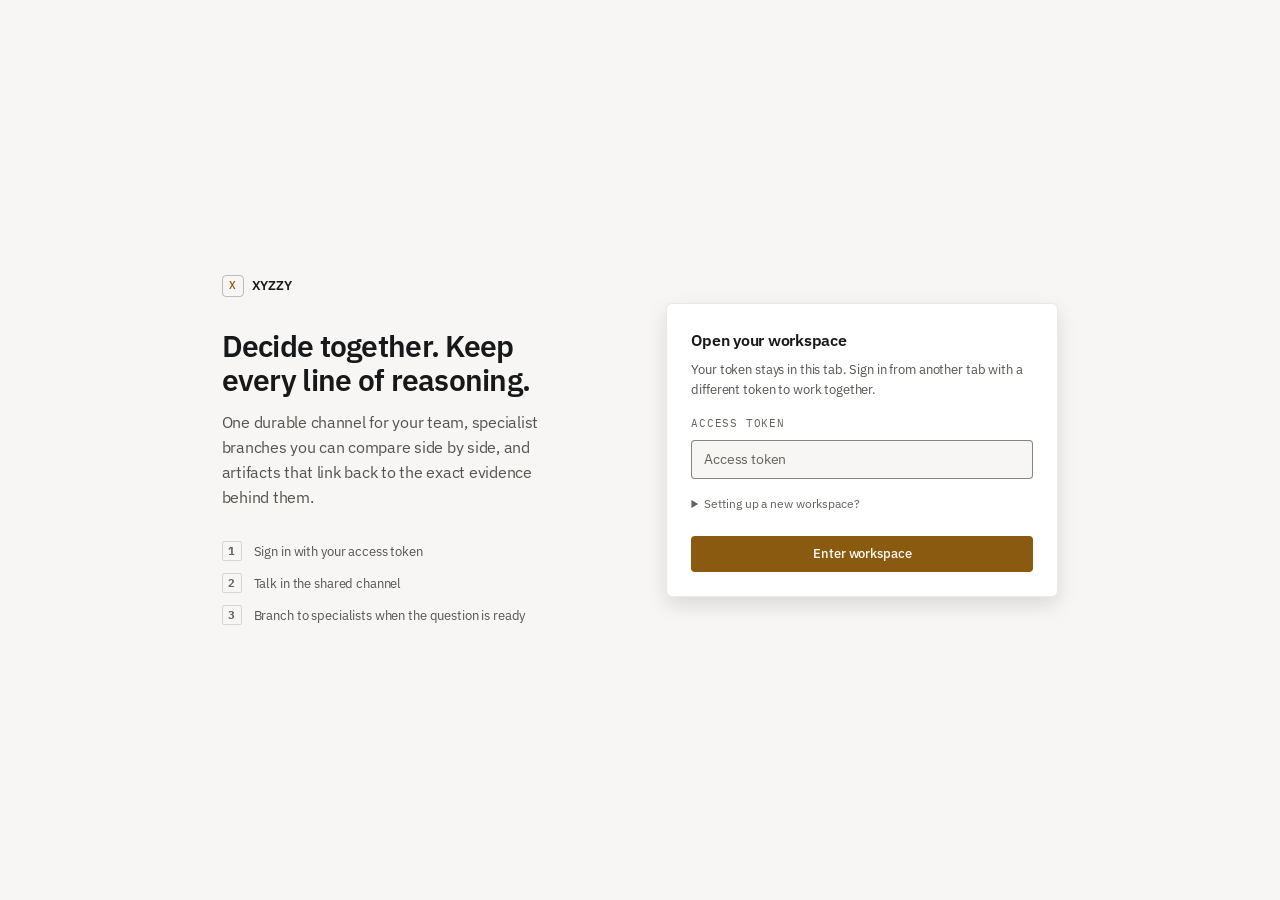
==== commit 3fdb4a90: "fix(web): settle the sign-in card after the critic's parity verdict One primary action per screen (t" ====
--- a/web/index.html
+++ b/web/index.html
@@ -231,10 +231,17 @@
 .setup-card{
   background:var(--raised);border:1px solid var(--line);border-radius:var(--r-3);
   padding:var(--s-5);box-shadow:var(--shadow-2);max-width:392px;
-  /* Reserved for the taller of the two variants (the token form) so revealing
-     whichever one /auth/config resolves to never shifts the page around it. */
-  min-height:328px;
-}
+}
+/* Space is reserved only while the variant is still undecided: once revealed,
+   the card sits at its natural height instead of carrying a dead band sized
+   for the taller variant it did not get. */
+.setup-card:has(#setup-card-variant.hidden){min-height:328px}
+/* One primary per screen: with SSO leading, the token submit inside the
+   disclosure reads as the secondary action it is. */
+.setup-card.sso-mode #setup-button{
+  background:transparent;color:var(--text);border:1px solid var(--line-3);
+}
+.setup-card.sso-mode #setup-button:hover:not(:disabled){background:var(--line);}
 .setup-card h2{font-size:var(--t-title);font-weight:var(--w-strong);letter-spacing:var(--k-title)}
 .setup-card > p{font-size:var(--t-ui);color:var(--text-2);margin-top:var(--s-2);line-height:1.5;letter-spacing:var(--k-ui)}
 .setup-card label{
@@ -925,7 +932,7 @@
 <input id="setup-token" type="password" placeholder="Access token" autocomplete="off" spellcheck="false" oninput="clearTokenError()" onkeydown="if(event.key==='Enter'){event.preventDefault();document.getElementById('setup-button').click();}">
 <div class="field-error hidden" id="setup-token-error" role="alert"></div>
 <details id="setup-first-run" style="margin-top:var(--s-4)">
-<summary class="field-help" style="cursor:pointer;margin-top:0">First time here? Name your channel</summary>
+<summary class="field-help" style="cursor:pointer;margin-top:0">Setting up a new workspace?</summary>
 <label for="setup-name">Display name</label>
 <input id="setup-name" placeholder="Your name">
 <div class="field-help">Used only to create your member record on first sign-in. After that, your name shown here always comes from the workspace.</div>
@@ -1543,7 +1550,12 @@
 }
 
 function rememberRoomId(value) {
-  try { localStorage.setItem(ACTIVE_ROOM_STORAGE_KEY, value); }
+  // Clearing removes the key outright: on a shared machine the next person to
+  // sign in should inherit no trace of whose workspace was open before.
+  try {
+    if (value) localStorage.setItem(ACTIVE_ROOM_STORAGE_KEY, value);
+    else localStorage.removeItem(ACTIVE_ROOM_STORAGE_KEY);
+  }
   catch (_) { /* Private browsing can disable storage; server discovery still reconnects. */ }
 }
 
@@ -1689,7 +1701,7 @@
     if (!room && (!userName || !roomName)) {
       toast('First sign-in creates your channel — give it a name and yourself a display name.', 'error');
       setupButton.disabled = false;
-      setupButton.textContent = 'Enter Workspace';
+      setupButton.textContent = 'Enter workspace';
       const firstRun = document.getElementById('setup-first-run');
       firstRun.open = true;
       document.getElementById(userName ? 'setup-room' : 'setup-name').focus();
@@ -1731,7 +1743,7 @@
     }
   } finally {
     setupButton.disabled = false;
-    setupButton.textContent = 'Enter Workspace';
+    setupButton.textContent = 'Enter workspace';
   }
 }
 
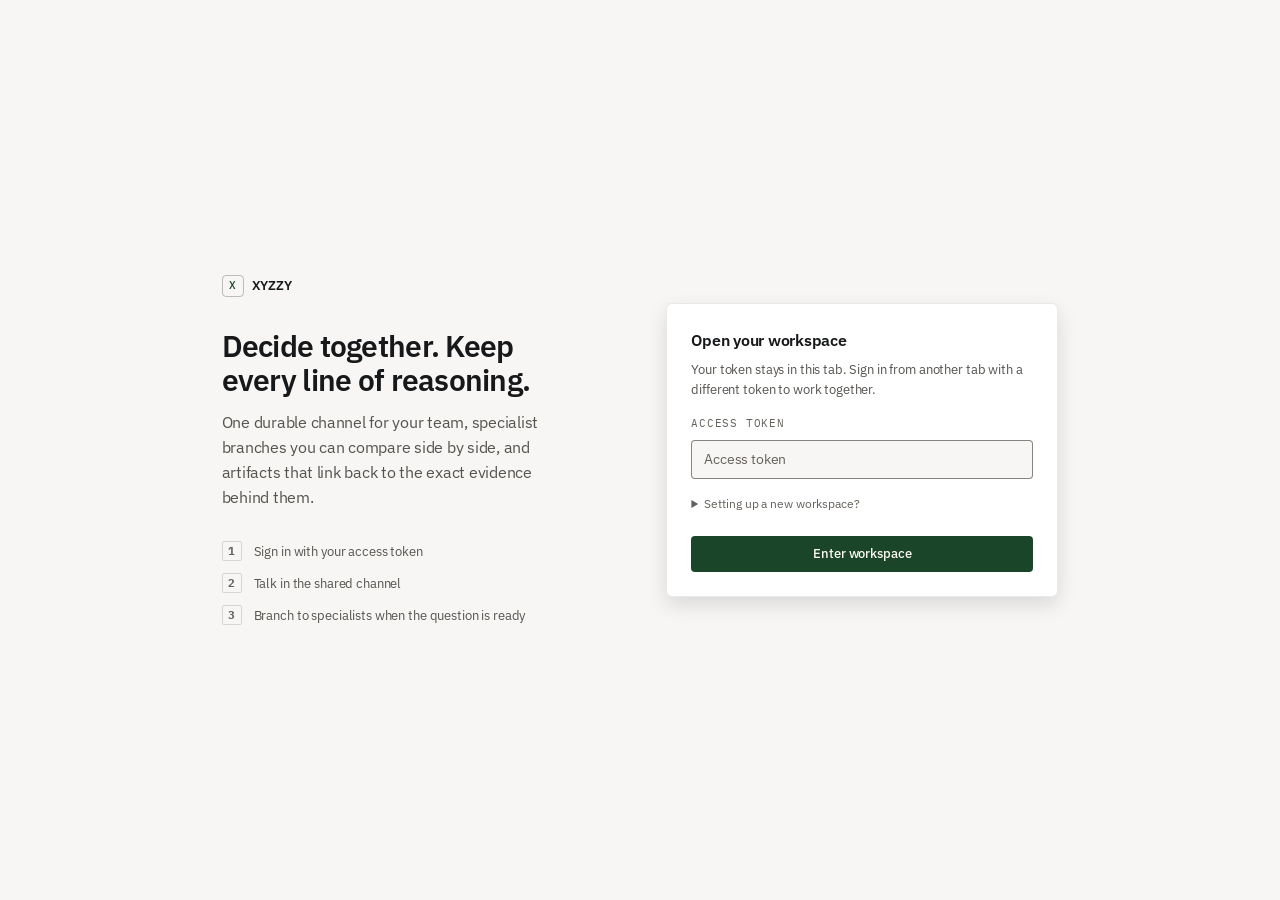
==== commit 95a4952d: "style(web): the app accent takes the site's forest green" ====
--- a/web/index.html
+++ b/web/index.html
@@ -60,10 +60,10 @@
   --text:#17181a;
   --text-2:#56534f;
   --text-3:#65615c;
-  --accent:#8a5a10;
-  --accent-2:#6d4409;
-  --accent-ink:#fffdf8;
-  --accent-dim:rgba(138,90,16,.1);
+  --accent:#1B4529;
+  --accent-2:#143621;
+  --accent-ink:#FDFAF3;
+  --accent-dim:rgba(27,69,41,.1);
   --ok:#2a6f46;
   --danger:#b03a41;
   --shadow-1:0 1px 2px rgba(23,20,16,.08);
@@ -85,10 +85,10 @@
     --text:#f2f3f4;
     --text-2:#a9a6a2;
     --text-3:#87837e;
-    --accent:#d8a24a;
-    --accent-2:#e8b968;
+    --accent:#A1C1A9;
+    --accent-2:#C4D9C8;
     --accent-ink:#0b0c0d;
-    --accent-dim:rgba(216,162,74,.13);
+    --accent-dim:rgba(161,193,169,.13);
     --ok:#5aa26f;
     --danger:#e0646b;
     --shadow-1:0 2px 4px rgba(0,0,0,.4);
@@ -108,10 +108,10 @@
   --text:#f2f3f4;
   --text-2:#a9a6a2;
   --text-3:#87837e;
-  --accent:#d8a24a;
-  --accent-2:#e8b968;
+  --accent:#A1C1A9;
+  --accent-2:#C4D9C8;
   --accent-ink:#0b0c0d;
-  --accent-dim:rgba(216,162,74,.13);
+  --accent-dim:rgba(161,193,169,.13);
   --ok:#5aa26f;
   --danger:#e0646b;
   --shadow-1:0 2px 4px rgba(0,0,0,.4);
@@ -205,6 +205,70 @@
 .presence-dot{width:5px;height:5px;border-radius:50%;background:var(--text-3);flex-shrink:0}
 .presence-dot.online{background:var(--ok)}
 .presence-dot.working{background:var(--accent)}
+
+/* One small dialog pattern, reused for create-channel, leave/remove confirms and
+   the redirect-agent prompt — no browser prompt()/confirm() anywhere in this file. */
+.modal-backdrop{
+  position:fixed;inset:0;z-index:200;background:var(--scrim,rgba(0,0,0,.4));
+  display:flex;align-items:center;justify-content:center;padding:var(--s-4);
+}
+.modal-backdrop.hidden{display:none}
+.modal-card{
+  background:var(--raised);border:1px solid var(--line);border-radius:var(--r-3);
+  box-shadow:var(--shadow-2);max-width:392px;width:100%;padding:var(--s-5);
+}
+.modal-card h3{font-size:var(--t-title);font-weight:var(--w-strong);letter-spacing:var(--k-title)}
+.modal-card p{font-size:var(--t-ui);color:var(--text-2);margin-top:var(--s-2);line-height:1.5;letter-spacing:var(--k-ui)}
+.modal-card label{display:block;font-size:var(--t-meta);letter-spacing:.07em;text-transform:uppercase;color:var(--text-3);margin:var(--s-4) 0 var(--s-2)}
+.modal-card input,.modal-card textarea{
+  width:100%;background:var(--bg);border:1px solid var(--edge);caret-color:var(--accent);border-radius:var(--r-2);
+  padding:var(--s-2) var(--s-3);font-size:var(--t-body);font-family:inherit;
+}
+.modal-card textarea{min-height:88px;resize:vertical}
+.modal-card .field-error{font-size:var(--t-small);color:var(--danger);margin-top:var(--s-2);line-height:1.45}
+.modal-actions{display:flex;justify-content:flex-end;gap:var(--s-2);margin-top:var(--s-5)}
+
+/* A small anchored menu — the channel header's overflow and no other pattern
+   in this file, so it is written once and reused wherever one shows up next. */
+.popover-menu{
+  position:fixed;z-index:150;min-width:180px;background:var(--raised);
+  border:1px solid var(--line);border-radius:var(--r-3);box-shadow:var(--shadow-2);
+  padding:var(--s-1);display:grid;
+}
+.popover-menu.hidden{display:none}
+.popover-menu button{
+  text-align:left;padding:var(--s-2) var(--s-3);border-radius:var(--r-2);
+  font-size:var(--t-ui);letter-spacing:var(--k-ui);color:var(--text);
+  /* These sit edge to edge with zero gap, so a hit-area extension would always
+     cover part of the next item - the real box grows instead. */
+  min-height:40px;display:flex;align-items:center;
+}
+.popover-menu button:hover{background:var(--line)}
+.popover-menu button.danger{color:var(--danger)}
+
+.notif-dot{
+  position:absolute;top:4px;right:4px;width:6px;height:6px;border-radius:50%;background:var(--accent);
+}
+.icon-button{position:relative}
+/* A ::after hit-area extension is only safe when it stays strictly under half
+   the smallest gap its group ever sits in - a bigger inset makes neighbouring
+   controls' extended zones overlap, so a tap near the boundary silently hits
+   the wrong one. Each group below is capped to the tightest gap it actually
+   ships in; a group whose real gap can be zero (a contiguous list, no room to
+   spare) drops the extension and is widened for real instead. */
+.icon-button::after{content:"";position:absolute;inset:-1px}
+.btn-sm::after,.ontology-actions button::after{
+  content:"";position:absolute;inset:-3px;
+}
+.btn-sm,.ontology-actions button{position:relative}
+.browse-room-row{display:flex;align-items:center;gap:var(--s-2);padding:var(--s-2) var(--s-3);border-bottom:1px solid var(--line)}
+.browse-room-row .detail{font-size:var(--t-small);color:var(--text-3)}
+.browse-room-row .btn-sm{margin-left:auto;flex-shrink:0}
+.notif-row{display:flex;flex-direction:column;gap:2px;padding:var(--s-2) var(--s-3);border-bottom:1px solid var(--line);cursor:pointer}
+.notif-row:hover{background:var(--line)}
+.notif-row .title{font-size:var(--t-ui);font-weight:var(--w-medium)}
+.notif-row .body{font-size:var(--t-small);color:var(--text-2)}
+.notif-row .time{font-size:var(--t-meta);color:var(--text-3)}
 
 /* ---------- sign in ---------- */
 /* A grid with a stretch column and a fixed one let the intro sit narrow and
@@ -364,12 +428,15 @@
   padding:0 var(--s-2) 0 var(--s-5);border-bottom:1px solid var(--line);
 }
 .room-header > div{min-width:0}
-.room-header h2{display:flex;align-items:center;gap:var(--s-2);
+/* text-overflow does nothing on the flex container itself - it has to sit on
+   the child that actually holds the overflowing text, and that child needs
+   its own min-width:0 to be allowed to shrink below its content at all. */
+.room-header h2{display:flex;align-items:center;gap:var(--s-2);min-width:0;
   font-size:var(--t-title);font-weight:var(--w-strong);letter-spacing:var(--k-title);
-  white-space:nowrap;overflow:hidden;text-overflow:ellipsis;
-}
+}
+#room-name{min-width:0;overflow:hidden;text-overflow:ellipsis;white-space:nowrap}
 .room-header .meta{font-size:var(--t-small);color:var(--text-3);letter-spacing:var(--k-small);white-space:nowrap;overflow:hidden;text-overflow:ellipsis}
-.header-actions{margin-left:auto;display:flex;align-items:center;gap:var(--s-1)}
+.header-actions{margin-left:auto;display:flex;align-items:center;gap:var(--s-1);flex-shrink:0}
 .unread-pill{
   font-size:var(--t-meta);font-weight:var(--w-medium);
   background:var(--accent);color:var(--accent-ink);padding:1px var(--s-1);border-radius:var(--r-1);
@@ -694,11 +761,15 @@
 }
 .output-provenance{font-size:var(--t-meta);color:var(--text-3);line-height:1.5}
 .review-state{font-size:var(--t-meta);color:var(--text-3);text-transform:uppercase;letter-spacing:.05em}
-.review-actions{display:flex;gap:var(--s-2);margin-top:var(--s-2)}
+.review-actions{display:flex;gap:var(--s-3);margin-top:var(--s-2)}
+/* Include/Exclude sit close together (8px was tight enough that a hit-area
+   extension would cover half the gap) - the gap above grew to 12px and the
+   real box grows here instead of adding an extension that could still reach
+   across it. */
 .review-actions button{
-  border:1px solid var(--line-2);border-radius:var(--r-2);padding:var(--s-1) var(--s-2);
+  border:1px solid var(--line-2);border-radius:var(--r-2);padding:var(--s-2) var(--s-3);
   font-size:var(--t-small);color:var(--text-2);letter-spacing:var(--k-small);
-  transition:background var(--t-fast);
+  min-height:36px;transition:background var(--t-fast);
 }
 .review-actions button:hover{background:var(--line)}
 /* Text-color-only active state read as barely-different from the inactive
@@ -714,11 +785,12 @@
 .synthesis-row{display:flex;align-items:flex-end;gap:var(--s-3);flex-wrap:wrap}
 .synthesis-title{font-size:var(--t-small);font-weight:var(--w-medium);letter-spacing:var(--k-small)}
 .synthesis-meta{font-size:var(--t-small);color:var(--text-3);margin-top:var(--s-half);line-height:1.45;max-width:34ch;letter-spacing:var(--k-small)}
-.synthesis-actions{display:flex;gap:var(--s-2);align-items:center;margin-left:auto}
-.synthesis-actions select{
+.synthesis-actions{display:flex;flex-wrap:wrap;gap:var(--s-2);align-items:center;margin-left:auto}
+.synthesis-actions select,.synthesis-actions input{
   background:var(--bg);border:1px solid var(--edge);border-radius:var(--r-2);
   padding:var(--s-1) var(--s-2);font-size:var(--t-small);
 }
+.synthesis-actions input{width:min(220px,40vw)}
 
 /* meta */
 .meta-head{padding:var(--s-4) max(var(--s-5),3vw)}
@@ -828,6 +900,7 @@
 .records{border-top:1px solid var(--line);padding:var(--s-3) var(--s-4)}
 .records > summary{cursor:pointer;font-size:var(--t-meta);color:var(--text-3);text-transform:uppercase;letter-spacing:.06em}
 .records h3{
+  display:flex;align-items:center;justify-content:space-between;
   font-size:var(--t-meta);text-transform:uppercase;letter-spacing:.1em;
   color:var(--text-3);margin:var(--s-3) 0 0;font-weight:var(--w-normal);
 }
@@ -891,6 +964,12 @@
   .setup-intro{max-width:none}
   .setup-intro h1{font-size:var(--t-head);letter-spacing:var(--k-head)}
   .strategy-toggle,.template-grid{grid-template-columns:1fr}
+  /* Every synthesis control stacked and full-width rather than fighting a
+     margin-left:auto for a row too narrow to hold all three at once. */
+  .synthesis-row{flex-direction:column;align-items:stretch}
+  .synthesis-actions{margin-left:0;width:100%}
+  .synthesis-actions input{width:100%}
+  .synthesis-actions select,.synthesis-actions button{flex:1}
 }
 
 /* Motion is an affordance, not decoration: switch it off when asked. */
@@ -925,6 +1004,7 @@
      revealing this doesn't shift the page, and hiding it up front means the
      wrong variant never flashes before the right one replaces it. -->
 <div id="setup-card-variant" class="hidden">
+<button id="setup-demo-button" onclick="enterDemoWorkspace()" style="display:none">Explore the demo workspace</button>
 <button id="setup-sso-button" onclick="startSsoLogin()">Continue with single sign-on</button>
 <details id="setup-token-details" open>
 <summary id="setup-token-summary" style="display:none" tabindex="0" role="button" aria-expanded="true" onkeydown="handleSummaryKey(event)">Use an access token instead</summary>
@@ -958,13 +1038,14 @@
     <div class="workspace-badge" aria-hidden="true">X</div>
     <div>
       <div class="workspace-name">XYZZY Workspace</div>
-      <div class="workspace-sub">Shared decision space</div>
+      <div class="workspace-sub" id="workspace-sub">Shared decision space</div>
     </div>
     <button class="icon-button" onclick="openContext('members')" aria-label="Workspace details" title="People and permissions"><svg width="15" height="15" viewBox="0 0 16 16" fill="none" stroke="currentColor" stroke-width="1.4" stroke-linecap="round" stroke-linejoin="round" aria-hidden="true"><circle cx="8" cy="3.2" r=".9"/><circle cx="8" cy="8" r=".9"/><circle cx="8" cy="12.8" r=".9"/></svg></button>
   </div>
   <div class="sidebar-scroll">
-    <div class="nav-label">Channels</div>
+    <div class="nav-label">Channels<button class="icon-button" onclick="openCreateChannelModal()" aria-label="Create channel" title="Create channel"><svg width="13" height="13" viewBox="0 0 16 16" fill="none" stroke="currentColor" stroke-width="1.6" stroke-linecap="round" aria-hidden="true"><path d="M8 3v10M3 8h10"/></svg></button></div>
     <div id="rooms-list"></div>
+    <button class="nav-item" onclick="openBrowseChannels()" aria-label="Browse channels"><span class="nav-icon"><svg width="14" height="14" viewBox="0 0 16 16" fill="none" stroke="currentColor" stroke-width="1.4" stroke-linecap="round" stroke-linejoin="round" aria-hidden="true"><circle cx="7" cy="7" r="4.4"/><path d="m10.4 10.4 3 3"/></svg></span><span class="nav-name">Browse channels</span></button>
 
     <div class="nav-label">AI work</div>
     <div id="branches-list"><div class="nav-item"><span class="nav-icon"><svg width="15" height="15" viewBox="0 0 16 16" fill="none" stroke="currentColor" stroke-width="1.4" stroke-linecap="round" stroke-linejoin="round" aria-hidden="true"><path d="M4 2.6v4.6a3 3 0 0 0 3 3h5.4"/><circle cx="4" cy="13" r="1.5"/><circle cx="12.8" cy="10.2" r="1.5"/></svg></span><span class="nav-name">No branches yet</span></div></div>
@@ -995,7 +1076,7 @@
 
 <div class="center">
   <div class="room-header" id="room-header">
-    <button class="icon-button mobile-nav hidden" onclick="toggleSidebar()" aria-label="Open navigation"><svg width="15" height="15" viewBox="0 0 16 16" fill="none" stroke="currentColor" stroke-width="1.4" stroke-linecap="round" stroke-linejoin="round" aria-hidden="true"><path d="M2.5 4.5h11M2.5 8h11M2.5 11.5h7"/></svg></button>
+    <button class="icon-button mobile-nav hidden" id="sidebar-toggle" onclick="toggleSidebar()" aria-label="Open navigation" aria-expanded="false" aria-controls="sidebar"><svg width="15" height="15" viewBox="0 0 16 16" fill="none" stroke="currentColor" stroke-width="1.4" stroke-linecap="round" stroke-linejoin="round" aria-hidden="true"><path d="M2.5 4.5h11M2.5 8h11M2.5 11.5h7"/></svg></button>
     <button class="icon-button hidden" id="header-back" onclick="openCenterView('conversation')" aria-label="Back to channel" title="Back to channel"><svg width="15" height="15" viewBox="0 0 16 16" fill="none" stroke="currentColor" stroke-width="1.4" stroke-linecap="round" stroke-linejoin="round" aria-hidden="true"><path d="M9.6 3.4 4.4 8l5.2 4.6"/></svg></button>
     <div>
       <h2><span class="room-hash" id="room-hash-icon"><svg width="13" height="13" viewBox="0 0 16 16" fill="none" stroke="currentColor" stroke-width="1.4" stroke-linecap="round" stroke-linejoin="round" aria-hidden="true"><path d="M6.1 2.6 4.9 13.4M11.1 2.6 9.9 13.4M2.8 6h10.4M2.4 10h10.4"/></svg></span><span id="room-name">channel</span></h2>
@@ -1008,7 +1089,15 @@
       <button class="icon-button" onclick="openContext('search')" aria-label="Search channel" title="Search"><svg width="15" height="15" viewBox="0 0 16 16" fill="none" stroke="currentColor" stroke-width="1.4" stroke-linecap="round" stroke-linejoin="round" aria-hidden="true"><circle cx="7" cy="7" r="4.4"/><path d="m10.4 10.4 3 3"/></svg></button>
       <button class="icon-button" onclick="openContext('members')" aria-label="Open members" title="People"><svg width="15" height="15" viewBox="0 0 16 16" fill="none" stroke="currentColor" stroke-width="1.4" stroke-linecap="round" stroke-linejoin="round" aria-hidden="true"><circle cx="6" cy="5.6" r="2.4"/><path d="M2.2 13c0-2.2 1.7-3.6 3.8-3.6S9.8 10.8 9.8 13"/><path d="M11 4.4a2.2 2.2 0 0 1 0 4.3M13.8 13c0-1.7-.8-2.8-2.2-3.3"/></svg></button>
       <button class="icon-button" onclick="openContext('branch')" aria-label="Open AI work" title="AI work"><svg width="15" height="15" viewBox="0 0 16 16" fill="none" stroke="currentColor" stroke-width="1.4" stroke-linecap="round" stroke-linejoin="round" aria-hidden="true"><rect x="2.2" y="3" width="11.6" height="10" rx="1.4"/><path d="M9.6 3v10"/></svg></button>
+      <button class="icon-button" id="notif-bell" onclick="openNotifications()" aria-label="Notifications" title="Notifications"><svg width="15" height="15" viewBox="0 0 16 16" fill="none" stroke="currentColor" stroke-width="1.4" stroke-linecap="round" stroke-linejoin="round" aria-hidden="true"><path d="M8 2.4a3.6 3.6 0 0 0-3.6 3.6v2.2c0 .8-.3 1.6-.9 2.2l-.5.5h10l-.5-.5a3.1 3.1 0 0 1-.9-2.2V6a3.6 3.6 0 0 0-3.6-3.6z"/><path d="M6.6 12.8a1.4 1.4 0 0 0 2.8 0"/></svg><span class="notif-dot hidden" id="notif-dot"></span></button>
+      <button class="icon-button" id="channel-menu-button" onclick="toggleChannelMenu(event)" aria-label="Channel options" title="Channel options"><svg width="15" height="15" viewBox="0 0 16 16" fill="currentColor" aria-hidden="true"><circle cx="3" cy="8" r="1.3"/><circle cx="8" cy="8" r="1.3"/><circle cx="13" cy="8" r="1.3"/></svg></button>
     </div>
+  </div>
+
+  <div class="popover-menu hidden" id="channel-menu" role="menu" aria-label="Channel options">
+    <button role="menuitem" onclick="closeChannelMenu();openInvitePeople()">Invite people</button>
+    <button role="menuitem" onclick="closeChannelMenu();openContext('members')">Channel details</button>
+    <button role="menuitem" class="danger" onclick="closeChannelMenu();openLeaveChannelConfirm()">Leave channel</button>
   </div>
 
   <div class="center-views">
@@ -1044,6 +1133,7 @@
           <div><div class="panel-title" id="branch-panel-title">No AI branch selected</div><div class="panel-copy" id="branch-panel-copy">Start AI work from the composer. Runs and outputs stay together here.</div></div>
           <button class="btn-sm" onclick="toggleAITray(true)">New branch</button>
         </div>
+        <div id="resume-runs-banner" class="panel-section hidden" style="padding-top:0"></div>
         <div id="branch-runs" class="panel-section" style="padding-top:0"></div>
         <div class="outputs-head">
           <h3>Inspectable outputs</h3>
@@ -1059,6 +1149,7 @@
             <div class="synthesis-meta">Selections are shared with the channel. Every published claim links to its source.</div>
           </div>
           <div class="synthesis-actions">
+            <input id="synthesis-title" aria-label="Synthesis title" placeholder="Title" required oninput="updateSelectionSummary()">
             <select id="synthesis-type" aria-label="Synthesis type" onchange="updateSelectionSummary()">
               <option value="GENERAL_SYNTHESIS">General Synthesis</option>
               <option value="DECISION_BRIEF" selected>Decision Brief</option>
@@ -1103,7 +1194,7 @@
           </div>
         </div>
         <div class="meta-query">
-          <input id="meta-question" placeholder="Ask in your own words" onkeydown="if(event.key==='Enter')askMeta()">
+          <input id="meta-question" aria-label="Ask Meta a question" placeholder="Ask in your own words" onkeydown="if(event.key==='Enter')askMeta()">
           <button onclick="askMeta()">Ask</button>
         </div>
         <div class="meta-scope" id="meta-scope">Scope: current room · latest Decision Brief · maximum 10 claims</div>
@@ -1172,13 +1263,25 @@
   <h3>Tasks</h3><div class="panel-section" id="tasks-panel"></div>
   <h3>Approvals</h3><div class="panel-section" id="approvals-panel"></div>
   <h3>Artifacts</h3><div class="panel-section" id="artifacts-panel"></div>
-  <h3>Decisions</h3><div class="panel-section" id="decisions-panel"></div>
+  <h3>Decisions<button class="icon-button" onclick="openCreateDecisionDialog()" aria-label="New decision" title="New decision"><svg width="13" height="13" viewBox="0 0 16 16" fill="none" stroke="currentColor" stroke-width="1.6" stroke-linecap="round" aria-hidden="true"><path d="M8 3v10M3 8h10"/></svg></button></h3><div class="panel-section" id="decisions-panel"></div>
 </details>
+</section>
+
+<section class="context-view" data-context-view="browse" aria-labelledby="context-title">
+  <div class="panel-section"><div class="panel-copy">Any workspace member can see a channel exists here. Entering one you are not in needs an invitation.</div></div>
+  <div id="browse-channels-list"></div>
+</section>
+
+<section class="context-view" data-context-view="notifications" aria-labelledby="context-title">
+  <div id="notifications-list"><div class="panel-section"><div class="panel-copy">Nothing yet — mentions and invitations land here.</div></div></div>
 </section>
 </div>
 </div>
 </div>
 <div class="toast-region" id="toast-region" aria-live="polite" aria-atomic="true"></div>
+<div class="modal-backdrop hidden" id="modal-backdrop" onclick="if(event.target===this)closeModal()">
+  <div class="modal-card" id="modal-card" role="dialog" aria-modal="true"></div>
+</div>
 <script>
 // The system preference decides until someone states one; then the stated one
 // wins on every later visit in this browser.
@@ -1232,7 +1335,7 @@
 const outputSelections = new Map();
 const SESSION_STORAGE_KEY = 'xyzzy.session';
 let sessionMode = ''; // '' | 'bearer' | 'cookie'
-let ssoConfig = {sso: false, provider_label: 'single sign-on'};
+let ssoConfig = {sso: false, provider_label: 'single sign-on', demo: false};
 const COOKIE_401_GUARD_KEY = 'xyzzy.cookie401At';
 let cookieRedirecting = false;
 
@@ -1342,7 +1445,7 @@
   const panel = document.querySelector('.right-panel');
   panel.classList.add('open');
   document.querySelectorAll('.context-view').forEach(el => el.classList.toggle('active', el.dataset.contextView === view));
-  const titles = {thread: 'Thread', search: 'Search', members: 'People'};
+  const titles = {thread: 'Thread', search: 'Search', members: 'People', browse: 'Browse channels', notifications: 'Notifications'};
   document.getElementById('context-title').textContent = titles[view] || 'Context';
   // Opening search always reveals the form and puts the caret in it, even on
   // the very first open before any layout has settled.
@@ -1394,6 +1497,9 @@
 function closeSidebarDrawer() {
   document.getElementById('sidebar').classList.remove('open');
   document.getElementById('sidebar-backdrop').classList.remove('open');
+  document.getElementById('sidebar').removeAttribute('role');
+  document.getElementById('sidebar').removeAttribute('aria-modal');
+  document.getElementById('sidebar-toggle')?.setAttribute('aria-expanded', 'false');
 }
 function toggleSidebar(force) {
   const sidebar = document.getElementById('sidebar');
@@ -1401,6 +1507,12 @@
   const open = force === undefined ? !sidebar.classList.contains('open') : force;
   sidebar.classList.toggle('open', open);
   backdrop.classList.toggle('open', open);
+  // Only a mobile drawer is modal — on desktop the sidebar is permanent chrome,
+  // never opened through this toggle, so these attributes only ever appear
+  // alongside the drawer state that makes them true.
+  if (open) { sidebar.setAttribute('role', 'dialog'); sidebar.setAttribute('aria-modal', 'true'); }
+  else { sidebar.removeAttribute('role'); sidebar.removeAttribute('aria-modal'); }
+  document.getElementById('sidebar-toggle')?.setAttribute('aria-expanded', String(open));
 }
 function toggleAITray(force) {
   const tray = document.getElementById('ai-tray');
@@ -1430,8 +1542,10 @@
 
 document.addEventListener('keydown', event => {
   if (event.key === 'Escape') {
-    // Frontmost-first: the tray floats above the panel, which floats above the drawer.
-    if (document.getElementById('ai-tray').classList.contains('open')) toggleAITray(false);
+    // Frontmost-first: the modal floats above the menu, above the tray, above the panel, above the drawer.
+    if (!document.getElementById('modal-backdrop').classList.contains('hidden')) closeModal();
+    else if (!document.getElementById('channel-menu').classList.contains('hidden')) closeChannelMenu();
+    else if (document.getElementById('ai-tray').classList.contains('open')) toggleAITray(false);
     else if (document.querySelector('.right-panel').classList.contains('open')) closeContext();
     else if (document.getElementById('sidebar').classList.contains('open')) closeSidebarDrawer();
   }
@@ -1439,6 +1553,17 @@
   if ((event.metaKey || event.ctrlKey) && event.key === 'Enter' && document.getElementById('ai-tray').classList.contains('open')) {
     event.preventDefault();
     if (!document.getElementById('launch-button').disabled) launchParallelAnalyses();
+  }
+  // Trap Tab inside the modal while it is open — the dialog is the only thing
+  // on the page a keyboard user should be able to reach.
+  if (event.key === 'Tab' && !document.getElementById('modal-backdrop').classList.contains('hidden')) {
+    const focusable = [...document.getElementById('modal-card').querySelectorAll('button,input,textarea,select,a[href]')]
+      .filter(el => !el.disabled && el.offsetParent !== null);
+    if (!focusable.length) return;
+    const first = focusable[0];
+    const last = focusable[focusable.length - 1];
+    if (event.shiftKey && document.activeElement === first) { event.preventDefault(); last.focus(); }
+    else if (!event.shiftKey && document.activeElement === last) { event.preventDefault(); first.focus(); }
   }
 });
 document.getElementById('messages').addEventListener('scroll', scheduleAutoRead);
@@ -1478,6 +1603,99 @@
   }
   wasAboveMobileBreak = isAboveNow;
 });
+document.addEventListener('click', event => {
+  const menu = document.getElementById('channel-menu');
+  if (!menu.classList.contains('hidden') && !menu.contains(event.target) && event.target.id !== 'channel-menu-button' && !event.target.closest('#channel-menu-button')) {
+    closeChannelMenu();
+  }
+});
+
+function toggleChannelMenu(event) {
+  event.stopPropagation();
+  const menu = document.getElementById('channel-menu');
+  if (!menu.classList.contains('hidden')) { closeChannelMenu(); return; }
+  const btn = document.getElementById('channel-menu-button');
+  const rect = btn.getBoundingClientRect();
+  menu.style.top = `${rect.bottom + 4}px`;
+  menu.style.right = `${Math.max(8, window.innerWidth - rect.right)}px`;
+  menu.classList.remove('hidden');
+}
+function closeChannelMenu() { document.getElementById('channel-menu').classList.add('hidden'); }
+
+// Whatever had focus before the modal opened, so closing it can put focus back
+// rather than dropping a keyboard user at the top of the page.
+let modalOpenerElement = null;
+function openModal(html) {
+  modalOpenerElement = document.activeElement;
+  const card = document.getElementById('modal-card');
+  card.innerHTML = html;
+  // Every modal body here opens with an <h3> title; naming the dialog by it
+  // gives the dialog role an accessible name instead of an empty one.
+  const heading = card.querySelector('h3');
+  if (heading) {
+    if (!heading.id) heading.id = 'modal-title';
+    card.setAttribute('aria-labelledby', heading.id);
+  } else {
+    card.removeAttribute('aria-labelledby');
+  }
+  document.getElementById('modal-backdrop').classList.remove('hidden');
+  // Focus goes to the first field the moment it exists in the DOM, not on the
+  // next animation frame - a caller (openFieldDialog, the create-channel and
+  // redirect-agent dialogs) still wires up its own onsubmit/onclick handlers
+  // right after this call returns, and a deferred rAF focus has, on some
+  // paths, lost that race to a later synchronous focus/blur in the same tick.
+  card.querySelector('input,textarea')?.focus();
+}
+// A modal closed any way (Cancel, Escape, backdrop click) resolves the field
+// dialog's promise with null — one path, not three that each have to remember.
+let pendingDialogResolve = null;
+function closeModal() {
+  document.getElementById('modal-backdrop').classList.add('hidden');
+  document.getElementById('modal-card').innerHTML = '';
+  if (modalOpenerElement && modalOpenerElement.isConnected) modalOpenerElement.focus();
+  modalOpenerElement = null;
+  if (pendingDialogResolve) {
+    const resolve = pendingDialogResolve;
+    pendingDialogResolve = null;
+    resolve(null);
+  }
+}
+
+// The one in-app replacement for window.prompt()/confirm() in this file. Renders
+// labelled inputs in the existing modal-card, resolves with {id: value, ...} on
+// submit or null on Cancel/Escape/backdrop click — same shape prompt() gave callers.
+function openFieldDialog({title, description, fields, submitLabel = 'Submit'}) {
+  return new Promise(resolve => {
+    pendingDialogResolve = resolve;
+    const fieldsHtml = fields.map(f => `
+      <label for="dlg-${escHtml(f.id)}">${escHtml(f.label)}</label>
+      ${f.type === 'textarea'
+        ? `<textarea id="dlg-${escHtml(f.id)}" ${f.required ? 'required' : ''}>${escHtml(f.value || '')}</textarea>`
+        : `<input id="dlg-${escHtml(f.id)}" type="text" value="${escHtml(f.value || '')}" ${f.required ? 'required' : ''} autocomplete="off">`}
+    `).join('');
+    openModal(`
+      <h3>${escHtml(title)}</h3>
+      ${description ? `<p>${escHtml(description)}</p>` : ''}
+      <form id="field-dialog-form">
+        ${fieldsHtml}
+        <div class="field-error hidden" id="field-dialog-error"></div>
+        <div class="modal-actions">
+          <button type="button" class="btn-sm" id="field-dialog-cancel">Cancel</button>
+          <button type="submit" class="btn-primary">${escHtml(submitLabel)}</button>
+        </div>
+      </form>
+    `);
+    document.getElementById('field-dialog-cancel').onclick = () => closeModal();
+    document.getElementById('field-dialog-form').onsubmit = event => {
+      event.preventDefault();
+      const values = {};
+      for (const f of fields) values[f.id] = document.getElementById(`dlg-${f.id}`).value;
+      pendingDialogResolve = null;
+      resolve(values);
+      closeModal();
+    };
+  });
+}
 
 async function api(method, path, body, options = {}) {
   const url = `${API}${path}`;
@@ -1566,14 +1784,37 @@
     return;
   }
   const roomIsActiveView = currentCenterView() === 'conversation';
-  list.innerHTML = myRooms.map(room => `
-    <button class="nav-item${room.room_id === roomId && roomIsActiveView ? ' active' : ''}" data-room-id="${escHtml(room.room_id)}" onclick="switchRoom(this.dataset.roomId)" aria-label="#${escHtml(room.name)}"><span class="nav-icon">#</span><span class="nav-name">${escHtml(room.name)}</span></button>
-  `).join('');
+  list.innerHTML = myRooms.map(room => {
+    const unread = room.room_id === roomId ? 0 : (roomUnreadCounts.get(room.room_id) || 0);
+    return `<button class="nav-item${room.room_id === roomId && roomIsActiveView ? ' active' : ''}" data-room-id="${escHtml(room.room_id)}" onclick="switchRoom(this.dataset.roomId)" aria-label="#${escHtml(room.name)}${unread ? `, ${unread} unread` : ''}"><span class="nav-icon">#</span><span class="nav-name">${escHtml(room.name)}</span>${unread ? `<span class="nav-meta">${unread}</span>` : ''}</button>`;
+  }).join('');
 }
 
 async function refreshRooms() {
   const context = await api('GET', '/me/context');
   myRooms = context.rooms;
+  renderRoomsList();
+  refreshOtherRoomUnreads();
+}
+
+// Quiet unread counts for the sidebar's other rooms. My rooms are few, so a
+// read-cursor call plus an events-since-cursor call per other room (capped at
+// 10) is cheap; there is no lighter existing route that carries both a room's
+// read position and its latest sequence in one call.
+let roomUnreadCounts = new Map();
+async function refreshOtherRoomUnreads() {
+  const others = myRooms.filter(room => room.room_id !== roomId).slice(0, 10);
+  await Promise.allSettled(others.map(async room => {
+    try {
+      const cursor = await api('GET', `/rooms/${room.room_id}/read-cursor`);
+      const events = await api('GET', `/rooms/${room.room_id}/events?after=${cursor.last_read_sequence || 0}`);
+      const unread = events.filter(e => e.event_type === 'message.created').length;
+      if (unread > 0) roomUnreadCounts.set(room.room_id, unread);
+      else roomUnreadCounts.delete(room.room_id);
+    } catch {
+      roomUnreadCounts.delete(room.room_id);
+    }
+  }));
   renderRoomsList();
 }
 
@@ -1595,6 +1836,7 @@
   openThreadRootId = '';
   threadReplyTargetId = '';
   readCursor = 0;
+  roomUnreadCounts.delete(roomId);
   closeSidebarDrawer();
   openCenterView('conversation');
   renderRoomsList();
@@ -1602,6 +1844,105 @@
   connectWS();
   try { await loadState(); }
   catch (err) { toast(`Could not open #${room.name}: ${errorMessage(err)}`, 'error'); }
+}
+
+function openCreateChannelModal() {
+  openModal(`
+    <h3>Create channel</h3>
+    <form onsubmit="submitCreateChannel(event)">
+      <label for="new-channel-name">Name</label>
+      <input id="new-channel-name" required autocomplete="off" placeholder="e.g. incident-response">
+      <label for="new-channel-description">Description</label>
+      <input id="new-channel-description" autocomplete="off" placeholder="Optional">
+      <div class="field-error hidden" id="new-channel-error"></div>
+      <div class="modal-actions">
+        <button type="button" class="btn-sm" onclick="closeModal()">Cancel</button>
+        <button type="submit" class="btn-primary" id="new-channel-submit">Create</button>
+      </div>
+    </form>
+  `);
+}
+
+async function submitCreateChannel(event) {
+  event.preventDefault();
+  const name = document.getElementById('new-channel-name').value.trim();
+  const description = document.getElementById('new-channel-description').value.trim();
+  const errorEl = document.getElementById('new-channel-error');
+  const submitButton = document.getElementById('new-channel-submit');
+  if (!name) return;
+  submitButton.disabled = true;
+  try {
+    // This is a room-creation write in an already-discovered workspace, not a setup-time
+    // org/workspace bootstrap — the path is built separately so it reads as what it is.
+    const createRoomPath = `/workspaces/${workspaceId}/rooms`;
+    const room = await api('POST', createRoomPath, {name, description});
+    closeModal();
+    await refreshRooms();
+    await switchRoom(room.room_id);
+    toast(`#${room.name} created.`);
+  } catch (err) {
+    errorEl.textContent = errorMessage(err);
+    errorEl.classList.remove('hidden');
+    submitButton.disabled = false;
+  }
+}
+
+async function openBrowseChannels() {
+  openContext('browse');
+  const list = document.getElementById('browse-channels-list');
+  list.innerHTML = '<div class="panel-section"><div class="panel-copy">Loading…</div></div>';
+  try {
+    const rooms = await api('GET', `/workspaces/${workspaceId}/rooms`);
+    if (!rooms.length) { list.innerHTML = '<div class="panel-section"><div class="panel-copy">No channels in this workspace yet.</div></div>'; return; }
+    list.innerHTML = rooms.map(room => {
+      const mine = myRooms.some(item => item.room_id === room.room_id);
+      const action = mine
+        ? `<button class="btn-sm" onclick="closeContext();switchRoom('${escHtml(room.room_id)}')">Open</button>`
+        : `<span class="detail">by invitation</span>`;
+      return `<div class="browse-room-row"><div><div class="title">#${escHtml(room.name)}</div><div class="detail">${escHtml(room.description || 'No description')}</div></div>${action}</div>`;
+    }).join('');
+  } catch (err) {
+    list.innerHTML = `<div class="panel-section"><div class="panel-copy">${escHtml(errorMessage(err))}</div></div>`;
+  }
+}
+
+function openLeaveChannelConfirm() {
+  const name = currentRoomName || 'this channel';
+  openModal(`
+    <h3>Leave #${escHtml(name)}?</h3>
+    <p>You will need a new invitation to rejoin.</p>
+    <div class="field-error hidden" id="leave-channel-error"></div>
+    <div class="modal-actions">
+      <button type="button" class="btn-sm" onclick="closeModal()">Cancel</button>
+      <button type="button" class="btn-primary" onclick="submitLeaveChannel()">Leave channel</button>
+    </div>
+  `);
+}
+
+async function submitLeaveChannel() {
+  const errorEl = document.getElementById('leave-channel-error');
+  const leftRoomId = roomId;
+  const leftName = currentRoomName;
+  try {
+    await api('POST', `/rooms/${leftRoomId}/leave`);
+    closeModal();
+    myRooms = myRooms.filter(item => item.room_id !== leftRoomId);
+    toast(`Left #${leftName}.`);
+    if (myRooms.length) {
+      await switchRoom(myRooms[0].room_id);
+    } else {
+      roomId = '';
+      location.reload();
+    }
+  } catch (err) {
+    errorEl.textContent = errorMessage(err);
+    errorEl.classList.remove('hidden');
+  }
+}
+
+function openInvitePeople() {
+  openContext('members');
+  requestAnimationFrame(() => document.getElementById('invite-user-id')?.focus());
 }
 
 function handleAccessRevoked() {
@@ -1790,6 +2131,11 @@
   document.getElementById('setup-screen').style.display = 'none';
   document.getElementById('app-header').style.display = 'flex';
   document.getElementById('app-main').style.display = 'grid';
+  // Quiet and persistent rather than a banner: a demo session looks like any
+  // other workspace except for this one line, so nothing about the product
+  // being explored feels like a sandboxed toy.
+  document.getElementById('workspace-sub').textContent =
+    ssoConfig.demo ? 'Demo workspace' : 'Shared decision space';
   connectWS();
 }
 
@@ -1800,10 +2146,12 @@
 function renderSetupScreen() {
   const card = document.querySelector('.setup-card');
   const ssoButton = document.getElementById('setup-sso-button');
+  const demoButton = document.getElementById('setup-demo-button');
   const details = document.getElementById('setup-token-details');
   const summary = document.getElementById('setup-token-summary');
   const intro = document.getElementById('setup-card-intro');
   const step1 = document.getElementById('setup-step-1-text');
+  demoButton.style.display = ssoConfig.demo ? 'block' : 'none';
   if (ssoConfig.sso) {
     card.classList.add('sso-mode');
     ssoButton.textContent = `Continue with ${ssoConfig.provider_label}`;
@@ -1820,6 +2168,13 @@
     details.open = true;
     step1.textContent = 'Sign in with your access token';
   }
+  // Demo mode is refused server-side alongside SSO or a real token list, so
+  // this always wins last: nothing above describes a path the card also
+  // offers a one-click shortcut around.
+  if (ssoConfig.demo) {
+    intro.textContent = 'One click, no account, no API key — explore a workspace already mid-decision.';
+    step1.textContent = 'Explore the demo workspace';
+  }
   // Config has now answered which variant this card shows; reveal it in one
   // shot instead of letting the pre-JS default (the token form, open) flash
   // before a resolved SSO config swaps it out from under the person reading it.
@@ -1828,6 +2183,40 @@
 
 function startSsoLogin() {
   location.href = `${API}/auth/login`;
+}
+
+// The demo token is fixed server-side ("demo") and the workspace it opens is
+// seeded once at startup — no token field, no channel field, because there is
+// exactly one demo workspace to enter.
+async function enterDemoWorkspace() {
+  const button = document.getElementById('setup-demo-button');
+  button.disabled = true;
+  button.textContent = 'Opening…';
+  accessToken = 'demo';
+  userName = 'Yasser';
+  sessionMode = 'bearer';
+  try {
+    const context = await api('GET', '/me/context');
+    userId = context.user_id;
+    myRooms = context.rooms;
+    const room = context.rooms.find(item => item.room_id === storedRoomId()) || context.rooms[0];
+    if (!room) throw new Error('The demo workspace has no channel yet.');
+    roomId = room.room_id;
+    workspaceId = room.workspace_id;
+    const existingWorkspace = context.workspaces.find(item => item.workspace_id === workspaceId);
+    orgId = existingWorkspace ? existingWorkspace.org_id : '';
+    rememberRoomId(roomId);
+    persistSession();
+    showWorkspace();
+    await loadTemplates();
+  } catch (err) {
+    sessionMode = '';
+    accessToken = '';
+    toast(`Could not open the demo workspace: ${errorMessage(err)}`, 'error');
+  } finally {
+    button.disabled = false;
+    button.textContent = 'Explore the demo workspace';
+  }
 }
 
 // <summary> toggles its <details> on click already, but the critic found it
@@ -2068,6 +2457,7 @@
   });
   renderBranches(durableBranches, state.runs || []);
   renderOutputs(roomOutputs, state.runs || []);
+  renderResumeRunsBanner(state.runs || []);
   // renderBranches() just appended branch-activity cards below the last chat message,
   // after appendMessage()'s own auto-scroll already ran — so the newest item in the
   // transcript was landing half behind the composer until a manual scroll. Re-settle
@@ -2119,12 +2509,13 @@
   // Approvals
   renderApprovals(state.pending_approvals);
 
+  // Decisions render first: the artifact reader below embeds the same cards,
+  // so lastDecisions must already be current when renderArtifacts reads it.
+  renderDecisions(state.decisions);
+
   // Artifacts
   renderArtifacts(state.artifacts);
   document.getElementById('artifact-nav-count').textContent = state.artifacts.length;
-
-  // Decisions
-  renderDecisions(state.decisions);
 
   // Members
   renderMembers(state.members);
@@ -2141,6 +2532,52 @@
 
   if (openThreadRootId) await refreshThread();
   updateRoomHeader();
+  refreshNotificationDot();
+  roomUnreadCounts.delete(roomId);
+  refreshOtherRoomUnreads();
+}
+
+const NOTIF_SEEN_KEY = 'xyzzy.notificationsSeenAt';
+let lastNotifications = [];
+async function refreshNotificationDot() {
+  try {
+    lastNotifications = await api('GET', '/notifications');
+    const seenAt = Number(localStorage.getItem(NOTIF_SEEN_KEY) || 0);
+    const unseen = lastNotifications.some(n => Date.parse(n.created_at) > seenAt);
+    document.getElementById('notif-dot').classList.toggle('hidden', !unseen);
+  } catch (_) { /* the bell just stays quiet until the next successful refresh */ }
+}
+
+async function openNotifications() {
+  openContext('notifications');
+  const list = document.getElementById('notifications-list');
+  try {
+    lastNotifications = await api('GET', '/notifications');
+  } catch (err) {
+    list.innerHTML = `<div class="panel-section"><div class="panel-copy">${escHtml(errorMessage(err))}</div></div>`;
+    return;
+  }
+  try { localStorage.setItem(NOTIF_SEEN_KEY, String(Date.now())); } catch (_) { /* private browsing */ }
+  document.getElementById('notif-dot').classList.add('hidden');
+  if (!lastNotifications.length) {
+    list.innerHTML = '<div class="panel-section"><div class="panel-copy">Nothing yet — mentions and invitations land here.</div></div>';
+    return;
+  }
+  const sorted = [...lastNotifications].sort((a, b) => Date.parse(b.created_at) - Date.parse(a.created_at));
+  list.innerHTML = sorted.map(n => `
+    <div class="notif-row" data-room-id="${escHtml(n.room_id || '')}" onclick="openNotification(this.dataset.roomId)">
+      <div class="title">${escHtml(n.title)}</div>
+      <div class="body">${escHtml(n.body)}</div>
+      <div class="time">${formatTime(n.created_at)}</div>
+    </div>
+  `).join('');
+}
+
+async function openNotification(targetRoomId) {
+  if (!targetRoomId) return;
+  closeContext();
+  if (!myRooms.some(item => item.room_id === targetRoomId)) await refreshRooms();
+  if (myRooms.some(item => item.room_id === targetRoomId)) await switchRoom(targetRoomId);
 }
 
 function handleRealtimeEvent(msg) {
@@ -2496,7 +2933,7 @@
       return;
     }
     results.innerHTML = hits.map(hit => `
-      <div class="search-hit" data-object-kind="${escHtml(hit.object_kind)}" data-object-id="${escHtml(hit.object_id)}" data-container-id="${escHtml(hit.container_id || '')}" data-room-id="${escHtml(hit.room_id)}" onclick="openSearchHit(this.dataset)">
+      <div class="search-hit" tabindex="0" role="button" data-object-kind="${escHtml(hit.object_kind)}" data-object-id="${escHtml(hit.object_id)}" data-container-id="${escHtml(hit.container_id || '')}" data-room-id="${escHtml(hit.room_id)}" onclick="openSearchHit(this.dataset)" onkeydown="if(event.key==='Enter'){event.preventDefault();openSearchHit(this.dataset);}">
         <div class="hit-meta">#${escHtml(hit.room_name || hit.room_id)} · ${escHtml(hit.object_kind)} · ${escHtml(memberName(hit.author_id))} · ${new Date(hit.created_at).toLocaleString()}</div>
         <div>${highlightExcerpt(hit.excerpt)}</div>
       </div>`).join('');
@@ -2582,12 +3019,39 @@
 function renderAgents(agents) {
   const panel = document.getElementById('agents-panel');
   if (!agents.length) { panel.innerHTML = '<div class="card"><div class="detail">No agents</div></div>'; return; }
+  const canRemove = currentRoomRole === 'admin';
   panel.innerHTML = agents.map(a => `
     <div class="card">
       <div class="title">${escHtml(a.name)} <span class="badge ${a.status.toLowerCase()}">${a.status}</span></div>
       <div class="detail">${escHtml(a.role)}${a.handle ? ` · <span class="handle">@${escHtml(a.handle)}</span>` : ''}</div>
+      ${canRemove ? `<button class="btn-sm" onclick="confirmRemoveAgent('${escHtml(a.agent_id)}','${escHtml(a.name).replace(/'/g, "\\'")}')">Remove</button>` : ''}
     </div>
   `).join('');
+}
+
+function confirmRemoveAgent(agentId, agentName) {
+  openModal(`
+    <h3>Remove ${escHtml(agentName)}?</h3>
+    <p>This takes the agent out of the channel and settles anything it had in flight.</p>
+    <div class="field-error hidden" id="remove-agent-error"></div>
+    <div class="modal-actions">
+      <button type="button" class="btn-sm" onclick="closeModal()">Cancel</button>
+      <button type="button" class="btn-primary" onclick="submitRemoveAgent('${escHtml(agentId)}')">Remove</button>
+    </div>
+  `);
+}
+
+async function submitRemoveAgent(agentId) {
+  try {
+    await api('DELETE', `/rooms/${roomId}/agents/${encodeURIComponent(agentId)}`);
+    closeModal();
+    toast('Agent removed.');
+    await loadState();
+  } catch (err) {
+    const errorEl = document.getElementById('remove-agent-error');
+    errorEl.textContent = errorMessage(err);
+    errorEl.classList.remove('hidden');
+  }
 }
 
 function renderSidebarAgents(agents) {
@@ -2656,6 +3120,7 @@
       ${selected.content ? `<div class="artifact-doc-content">${renderMarkdown(selected.content)}</div>
         <button class="btn-sm" onclick="loadProvenance('${selected.version_id}')">Inspect claim provenance</button>
         <div id="provenance-${selected.version_id}"></div>` : '<div class="artifact-doc-content">No content on this version.</div>'}
+      ${lastDecisions.length ? `<h3>Decisions</h3>${lastDecisions.map(decisionCardHtml).join('')}` : ''}
     </article>`;
 }
 
@@ -2664,15 +3129,60 @@
   renderArtifacts(lastArtifacts);
 }
 
+let lastDecisions = [];
+// One card renderer for both the People-panel records list and the artifact
+// reader, so a status change updates the badge wherever it is read from a
+// single loadState() refresh rather than two renderers drifting apart.
+function decisionCardHtml(d) {
+  const canAct = canGovernOntology();
+  let actions = '';
+  if (canAct && d.status === 'PROPOSED') {
+    actions = `<button class="btn-sm" onclick="setDecisionStatus('${escHtml(d.decision_id)}','ACTIVE')">Accept</button>`;
+  } else if (canAct && d.status === 'ACTIVE') {
+    actions = `<button class="btn-sm" onclick="setDecisionStatus('${escHtml(d.decision_id)}','SUPERSEDED')">Supersede</button>`;
+  }
+  return `
+    <div class="card" data-decision-id="${escHtml(d.decision_id)}">
+      <div class="title">${escHtml(d.title)} <span class="badge completed">${escHtml(d.status)}</span></div>
+      <div class="detail">${escHtml(d.content || '').slice(0,100)}</div>
+      ${actions}
+    </div>`;
+}
+
+async function openCreateDecisionDialog() {
+  const values = await openFieldDialog({
+    title: 'New decision',
+    fields: [
+      {id: 'title', label: 'Title', value: '', required: true},
+      {id: 'content', label: 'Description (optional)', value: '', type: 'textarea'},
+    ],
+    submitLabel: 'Create',
+  });
+  if (!values) return;
+  try {
+    await api('POST', `/rooms/${roomId}/decisions`, {title: values.title, content: values.content || ''});
+    toast('Decision created.');
+    await loadState();
+  } catch (err) {
+    toast(`Decision was not created: ${errorMessage(err)}`, 'error');
+  }
+}
+
+async function setDecisionStatus(decisionId, status) {
+  try {
+    await api('POST', `/decisions/${decisionId}/status`, {status});
+    toast('Decision updated.');
+    await loadState();
+  } catch (err) {
+    toast(`Could not update the decision: ${errorMessage(err)}`, 'error');
+  }
+}
+
 function renderDecisions(decs) {
+  lastDecisions = decs;
   const panel = document.getElementById('decisions-panel');
   if (!decs.length) { panel.innerHTML = '<div class="card"><div class="detail">No decisions</div></div>'; return; }
-  panel.innerHTML = decs.map(d => `
-    <div class="card" data-decision-id="${escHtml(d.decision_id)}">
-      <div class="title">${escHtml(d.title)} <span class="badge completed">${d.status}</span></div>
-      <div class="detail">${escHtml(d.content || '').slice(0,100)}</div>
-    </div>
-  `).join('');
+  panel.innerHTML = decs.map(decisionCardHtml).join('');
 }
 
 function canGovernOntology() {
@@ -2749,7 +3259,7 @@
           ? roomOutputs.find(candidate => candidate.output_id === output.source_object_id)
           : null;
         const provider = persistedOutput
-          ? `${persistedOutput.provider_name || 'workflow-only'} / ${persistedOutput.provider_model || 'simulated'}`
+          ? `${persistedOutput.provider_name || 'simulated'} / ${persistedOutput.provider_model || 'simulated'}`
           : 'provider snapshot unavailable';
         const outputHtml = output ? `<div class="ontology-node output" data-ontology-kind="AgentOutput">
           <div class="ontology-node-head"><div class="ontology-label">AgentOutput · ${escHtml(shortId(output.source_object_id))}</div>${ontologyBadge(output)}</div>
@@ -2810,29 +3320,38 @@
   if (!entity || !canGovernOntology()) return;
   const body = {action};
   if (action === 'CONFIRM') {
-    const reason = prompt('Optional confirmation reason:', 'Checked against exact evidence.');
-    if (reason === null) return;
-    body.reason = reason;
+    const values = await openFieldDialog({
+      title: 'Confirm assertion',
+      fields: [{id: 'reason', label: 'Confirmation reason (optional)', value: 'Checked against exact evidence.'}],
+      submitLabel: 'Confirm',
+    });
+    if (!values) return;
+    body.reason = values.reason;
   } else {
-    const label = prompt('Corrected assertion:', entity.label);
-    if (label === null) return;
-    const confidenceText = prompt('Corrected confidence (0–1):', String(entity.confidence));
-    if (confidenceText === null) return;
-    const reason = prompt('Correction reason (required):', '');
-    if (reason === null) return;
-    const confidence = Number(confidenceText);
-    if (label !== entity.label) body.corrected_label = label;
+    const values = await openFieldDialog({
+      title: 'Correct assertion',
+      fields: [
+        {id: 'label', label: 'Corrected assertion', value: entity.label},
+        {id: 'confidence', label: 'Corrected confidence (0–1)', value: String(entity.confidence)},
+        {id: 'reason', label: 'Correction reason (required)', value: '', required: true},
+      ],
+      submitLabel: 'Save correction',
+    });
+    if (!values) return;
+    const confidence = Number(values.confidence);
+    if (values.label !== entity.label) body.corrected_label = values.label;
     if (confidence !== Number(entity.confidence)) body.corrected_confidence = confidence;
-    body.reason = reason;
+    body.reason = values.reason;
     if (body.corrected_label === undefined && body.corrected_confidence === undefined) {
-      return alert('Change the assertion or confidence before saving a correction.');
+      toast('Change the assertion or confidence before saving a correction.', 'error');
+      return;
     }
   }
   try {
     await api('POST', `/rooms/${roomId}/ontology/entities/${entityId}/reviews`, body);
     await loadState();
   } catch (err) {
-    alert(`Ontology review was not saved: ${errorMessage(err)}`);
+    toast(`Ontology review was not saved: ${errorMessage(err)}`, 'error');
   }
 }
 
@@ -2843,32 +3362,39 @@
   if (!relationship || !canGovernOntology()) return;
   const body = {action};
   if (action === 'CONFIRM') {
-    const reason = prompt('Optional link confirmation reason:', 'Checked against exact evidence.');
-    if (reason === null) return;
-    body.reason = reason;
+    const values = await openFieldDialog({
+      title: 'Confirm link',
+      fields: [{id: 'reason', label: 'Link confirmation reason (optional)', value: 'Checked against exact evidence.'}],
+      submitLabel: 'Confirm',
+    });
+    if (!values) return;
+    body.reason = values.reason;
   } else {
-    const kind = prompt(
-      'Corrected relationship (OWNS, BLOCKS, DEPENDS_ON, SUPPORTS, CONTRADICTS, REFERENCES, DERIVED_FROM):',
-      relationship.kind
-    );
-    if (kind === null) return;
-    const confidenceText = prompt('Corrected confidence (0–1):', String(relationship.confidence));
-    if (confidenceText === null) return;
-    const reason = prompt('Correction reason (required):', '');
-    if (reason === null) return;
-    const confidence = Number(confidenceText);
-    if (kind !== relationship.kind) body.corrected_kind = kind;
+    const values = await openFieldDialog({
+      title: 'Correct link',
+      description: 'Valid relationships: OWNS, BLOCKS, DEPENDS_ON, SUPPORTS, CONTRADICTS, REFERENCES, DERIVED_FROM.',
+      fields: [
+        {id: 'kind', label: 'Corrected relationship', value: relationship.kind},
+        {id: 'confidence', label: 'Corrected confidence (0–1)', value: String(relationship.confidence)},
+        {id: 'reason', label: 'Correction reason (required)', value: '', required: true},
+      ],
+      submitLabel: 'Save correction',
+    });
+    if (!values) return;
+    const confidence = Number(values.confidence);
+    if (values.kind !== relationship.kind) body.corrected_kind = values.kind;
     if (confidence !== Number(relationship.confidence)) body.corrected_confidence = confidence;
-    body.reason = reason;
+    body.reason = values.reason;
     if (body.corrected_kind === undefined && body.corrected_confidence === undefined) {
-      return alert('Change the relationship or confidence before saving a correction.');
+      toast('Change the relationship or confidence before saving a correction.', 'error');
+      return;
     }
   }
   try {
     await api('POST', `/rooms/${roomId}/ontology/relationships/${relationshipId}/reviews`, body);
     await loadState();
   } catch (err) {
-    alert(`Ontology relationship review was not saved: ${errorMessage(err)}`);
+    toast(`Ontology relationship review was not saved: ${errorMessage(err)}`, 'error');
   }
 }
 
@@ -2918,10 +3444,18 @@
     const name = m.display_name || m.user_id;
     const handle = m.handle ? ` <span class="handle">@${escHtml(m.handle)}</span>` : '';
     const idLine = `<div class="detail">ID <code>${escHtml(m.user_id)}</code></div>`;
-    if (!isAdmin || m.role === 'admin') {
+    if (!isAdmin) {
       return `<div class="card"><div class="title">${escHtml(name)}${handle}${you}</div><div class="detail">${escHtml(roleLabel(m.role))}</div>${idLine}</div>`;
     }
-    return `<div class="card member-row"><div><div class="title">${escHtml(name)}${handle}</div><div class="detail">${escHtml(roleLabel(m.role))}</div>${idLine}</div><select aria-label="Access for ${escHtml(name)}" data-user-id="${escHtml(m.user_id)}" onchange="changeMemberRole(this.dataset.userId, this.value)"><option value="editor"${m.role === 'editor' ? ' selected' : ''}>Can contribute</option><option value="viewer"${m.role === 'viewer' ? ' selected' : ''}>Read only</option></select><button class="btn-sm" type="button" data-user-id="${escHtml(m.user_id)}" onclick="removeMember(this.dataset.userId)">Remove</button></div>`;
+    const roleSelect = `<select aria-label="Access for ${escHtml(name)}" data-user-id="${escHtml(m.user_id)}" onchange="changeMemberRole(this.dataset.userId, this.value)"><option value="admin"${m.role === 'admin' ? ' selected' : ''}>Admin</option><option value="editor"${m.role === 'editor' ? ' selected' : ''}>Can contribute</option><option value="viewer"${m.role === 'viewer' ? ' selected' : ''}>Read only</option></select>`;
+    if (m.role === 'admin') {
+      // Admins stay non-editable except for the role select itself: it lets an
+      // admin demote another admin, and the server 400s a demotion that would
+      // leave the room without one — that refusal surfaces inline via the same
+      // toast path changeMemberRole already uses for every other role change.
+      return `<div class="card member-row"><div><div class="title">${escHtml(name)}${handle}${you}</div><div class="detail">${escHtml(roleLabel(m.role))}</div>${idLine}</div>${roleSelect}</div>`;
+    }
+    return `<div class="card member-row"><div><div class="title">${escHtml(name)}${handle}</div><div class="detail">${escHtml(roleLabel(m.role))}</div>${idLine}</div>${roleSelect}<button class="btn-sm" type="button" data-user-id="${escHtml(m.user_id)}" onclick="removeMember(this.dataset.userId)">Remove</button></div>`;
   }).join('');
   // The invite form is rebuilt only when the caller's own access changes, so a
   // half-typed user id survives the re-render every membership event triggers.
@@ -2936,7 +3470,26 @@
   const copy = isAdmin
     ? 'Invited people see this channel in their sidebar at once. Removing someone ends their live feed and access immediately.'
     : 'Invited people see this channel in their sidebar at once. A channel admin changes access or removes members.';
-  controls.innerHTML = `<form class="invite-form" onsubmit="inviteMember(event)"><input id="invite-user-id" placeholder="User ID" autocomplete="off" aria-label="User ID to invite" required><select id="invite-role" aria-label="Access level"><option value="editor">Can contribute</option><option value="viewer">Read only</option></select><button class="btn-sm" type="submit">Invite</button></form><div class="panel-copy">Ask the person for their user ID — it shows on their own entry in this list. ${copy}</div>`;
+  controls.innerHTML = `<form class="invite-form" onsubmit="inviteMember(event)"><input id="invite-user-id" list="invite-candidates" placeholder="User ID" autocomplete="off" aria-label="User ID to invite" required><datalist id="invite-candidates"></datalist><select id="invite-role" aria-label="Access level"><option value="editor">Can contribute</option><option value="viewer">Read only</option></select><button class="btn-sm" type="submit">Invite</button></form><div class="panel-copy">Ask the person for their user ID — it shows on their own entry in this list. ${copy}</div>`;
+  loadInviteCandidates(new Set(members.map(m => m.user_id)));
+}
+
+// Feeds the invite picker's datalist from the workspace member directory. That
+// route is new server-side and may still 404/403 until it lands — free-text
+// entry (already required on the input) is the fallback, so a failure here is
+// silent rather than surfaced as an error.
+async function loadInviteCandidates(existingMemberIds) {
+  const datalist = document.getElementById('invite-candidates');
+  if (!datalist) return;
+  try {
+    const candidates = await api('GET', `/workspaces/${workspaceId}/members`);
+    datalist.innerHTML = candidates
+      .filter(c => !existingMemberIds.has(c.user_id))
+      .map(c => `<option value="${escHtml(c.user_id)}">${escHtml(c.display_name || c.user_id)} (@${escHtml(c.user_id)})</option>`)
+      .join('');
+  } catch {
+    // No workspace member directory yet — the free-text input still works.
+  }
 }
 
 function roleLabel(role) {
@@ -3065,7 +3618,13 @@
   document.getElementById('branch-panel-copy').textContent = `${branch.mode === 'TURN_LOCKED_SINGLE' ? 'Single agent' : 'Parallel'} · ${status} · ${count} ${count === 1 ? 'agent' : 'agents'}`;
   document.getElementById('branch-runs').innerHTML = related.map(run => {
     const agent = roomAgents.find(item => item.agent_id === run.agent_id);
-    return `<div class="card"><div class="title"><span class="status-text ${String(run.status).toLowerCase()}">${escHtml(agent ? agent.name : 'Specialist')} · ${escHtml(run.status)}</span></div><div class="detail">${escHtml(agent ? agent.role : 'Independent analysis')}</div></div>`;
+    // Mirrors the same active-run test cancelCurrentTurn() uses, so Interrupt/Redirect
+    // appear exactly when a Cancel for this run would also make sense.
+    const isActive = ['PENDING', 'RUNNING'].includes(run.status);
+    const controls = isActive && run.agent_id
+      ? `<div class="btns"><button class="btn-sm" onclick="interruptAgent('${escHtml(run.agent_id)}')">Interrupt</button><button class="btn-sm" onclick="openRedirectModal('${escHtml(run.agent_id)}')">Redirect</button></div>`
+      : '';
+    return `<div class="card"><div class="title"><span class="status-text ${String(run.status).toLowerCase()}">${escHtml(agent ? agent.name : 'Specialist')} · ${escHtml(run.status)}</span></div><div class="detail">${escHtml(agent ? agent.role : 'Independent analysis')}</div>${controls}</div>`;
   }).join('');
   renderBranchActivity(branches, runs);
 }
@@ -3086,6 +3645,38 @@
   });
 }
 
+// A run's own record carries no branch_id — only a branch's execution_ids list
+// says which runs are its. This is the one place that maps back the other way.
+function branchIdForExecution(executionId) {
+  const branch = roomBranches.find(b => (b.execution_ids || []).includes(executionId));
+  return branch ? branch.branch_id : '';
+}
+
+// A run left PENDING by a navigation away mid-flight never auto-executes on
+// reload — that would be a silent write nobody asked for. It only shows up here,
+// where a click is the only thing that starts it.
+function renderResumeRunsBanner(runs) {
+  const banner = document.getElementById('resume-runs-banner');
+  const pending = runs.filter(run => run.status === 'PENDING');
+  if (!pending.length) { banner.classList.add('hidden'); banner.innerHTML = ''; return; }
+  banner.classList.remove('hidden');
+  banner.innerHTML = `<div class="card"><div class="detail">${pending.length} run${pending.length === 1 ? '' : 's'} left pending by an earlier launch.</div>
+    <div class="btns"><button class="btn-sm" onclick="resumePendingRuns()">Resume ${pending.length} run${pending.length === 1 ? '' : 's'}</button></div></div>`;
+}
+
+async function resumePendingRuns() {
+  const pending = roomRuns.filter(run => run.status === 'PENDING');
+  const results = await Promise.allSettled(pending.map(run => {
+    const branchId = branchIdForExecution(run.execution_id);
+    return branchId
+      ? api('POST', `/branches/${branchId}/runs/${run.execution_id}/execute`)
+      : Promise.reject(new Error('no branch for run'));
+  }));
+  const failed = results.filter(r => r.status === 'rejected').length;
+  await loadState();
+  toast(failed ? `${pending.length - failed} resumed; ${failed} failed.` : `${pending.length} run${pending.length === 1 ? '' : 's'} resumed.`, failed ? 'error' : 'success');
+}
+
 async function selectBranch(branchId) {
   currentBranchId = branchId;
   openCenterView('branch');
@@ -3105,6 +3696,8 @@
   if (synthesizeButton && !canEdit) { synthesizeButton.disabled = true; synthesizeButton.title = readOnly; }
   const synthesisType = document.getElementById('synthesis-type');
   if (synthesisType) { synthesisType.disabled = !canEdit; }
+  const synthesisTitle = document.getElementById('synthesis-title');
+  if (synthesisTitle) { synthesisTitle.disabled = !canEdit; }
   document.querySelectorAll('.review-actions button').forEach(button => {
     button.disabled = !canEdit;
     button.title = canEdit ? '' : readOnly;
@@ -3128,6 +3721,45 @@
   catch (err) { toast(`Could not cancel the run: ${errorMessage(err)}`, 'error'); }
 }
 
+async function interruptAgent(agentId) {
+  try {
+    await api('POST', `/agents/${agentId}/interrupt`, {reason: ''});
+    toast('Agent interrupted.');
+    await loadState();
+  } catch (err) { toast(`Could not interrupt the agent: ${errorMessage(err)}`, 'error'); }
+}
+
+function openRedirectModal(agentId) {
+  openModal(`
+    <h3>Redirect agent</h3>
+    <form onsubmit="submitRedirect(event, '${escHtml(agentId)}')">
+      <label for="redirect-instruction">New instruction</label>
+      <textarea id="redirect-instruction" required placeholder="Tell the agent what to do instead"></textarea>
+      <div class="field-error hidden" id="redirect-error"></div>
+      <div class="modal-actions">
+        <button type="button" class="btn-sm" onclick="closeModal()">Cancel</button>
+        <button type="submit" class="btn-primary">Send</button>
+      </div>
+    </form>
+  `);
+}
+
+async function submitRedirect(event, agentId) {
+  event.preventDefault();
+  const instruction = document.getElementById('redirect-instruction').value.trim();
+  if (!instruction) return;
+  try {
+    await api('POST', `/agents/${agentId}/redirect`, {instruction});
+    closeModal();
+    toast('Agent redirected.');
+    await loadState();
+  } catch (err) {
+    const errorEl = document.getElementById('redirect-error');
+    errorEl.textContent = errorMessage(err);
+    errorEl.classList.remove('hidden');
+  }
+}
+
 async function launchParallelAnalyses() {
   const question = document.getElementById('analysis-question').value.trim();
   const templates = selectedTemplates();
@@ -3155,10 +3787,21 @@
   ));
   const agents = spawned.filter(result => result.status === 'fulfilled').map(result => result.value);
   if (agents.length !== templates.length) {
+    // A partial spawn is not a usable roster: unwind the agents this flow just
+    // created before surfacing the error, so a retry does not pile up orphans.
+    const unwound = await Promise.allSettled(agents.map(agent =>
+      api('DELETE', `/rooms/${roomId}/agents/${agent.agent_id}`)
+    ));
+    const stillPresent = unwound.filter(result => result.status === 'rejected').length;
     button.removeAttribute('aria-busy');
     button.textContent = 'Run selected in parallel';
     updateTemplateSelection();
-    setLaunchNote(`${agents.length} specialists spawned; branch start was stopped because another spawn failed.`, 'error');
+    setLaunchNote(
+      stillPresent
+        ? `Spawn failed, and ${stillPresent} agent${stillPresent === 1 ? '' : 's'} from this launch could not be removed and may still be in the room.`
+        : 'Spawn failed; the room was left as it was.',
+      'error'
+    );
     return;
   }
   let branchLaunch;
@@ -3189,6 +3832,10 @@
     setLaunchNote(`${succeeded} completed; ${failed} failed. Successful outputs remain persisted.`, 'error');
   } else {
     setLaunchNote(`${succeeded} authored outputs completed and persisted.`, 'success');
+    // A successful launch is done — leaving the tray open only invites a second,
+    // duplicate launch of the same question. A validation failure above returns
+    // before this point, so the tray stays open for the person to fix the input.
+    toggleAITray(false);
   }
 }
 
@@ -3242,6 +3889,17 @@
   }
 }
 
+// Derives a sensible starting title from a branch prompt's first clause, so the
+// title field never starts blank without ever lying about what was asked.
+function firstClause(prompt) {
+  const trimmed = (prompt || '').trim();
+  const clause = trimmed.split(/[.!?\n]/)[0].trim();
+  return clause || trimmed;
+}
+
+// The title input tracks the branch's derived title until the person edits it;
+// once edited, their wording wins even if the branch selection changes under it.
+let synthesisTitleAuto = '';
 function updateSelectionSummary() {
   const available = new Set(roomOutputs.map(o => o.output_id));
   const included = [...outputSelections].filter(([id, state]) => available.has(id) && state === 'included').length;
@@ -3251,32 +3909,43 @@
     ? `${included} included · ${excluded} excluded · ${roomOutputs.length - reviewed} unreviewed`
     : 'No outputs selected';
   const minimumIncluded = currentBranchMode === 'TURN_LOCKED_SINGLE' ? 1 : 2;
+  const titleInput = document.getElementById('synthesis-title');
+  const branch = roomBranches.find(b => b.branch_id === currentBranchId);
+  const derived = firstClause(branch ? (branch.initiating_prompt || branch.prompt || '') : '');
+  if (!titleInput.value.trim() || titleInput.value === synthesisTitleAuto) {
+    titleInput.value = derived;
+    synthesisTitleAuto = derived;
+  }
+  const title = titleInput.value.trim();
   const valid = roomOutputs.length >= minimumIncluded
     && reviewed === roomOutputs.length
-    && included >= minimumIncluded;
+    && included >= minimumIncluded
+    && Boolean(title);
   const synthesize = document.getElementById('synthesize-button');
   const chosen = SYNTHESIS_TYPES[document.getElementById('synthesis-type').value];
   synthesize.disabled = !valid;
   synthesize.textContent = included
     ? `Publish ${chosen.name} from ${included}`
     : `Publish ${chosen.name}`;
-  synthesize.title = valid ? '' : `Review every output and include at least ${minimumIncluded}`;
+  synthesize.title = valid ? '' : `Review every output, include at least ${minimumIncluded}, and give the synthesis a title`;
 }
 
 const SYNTHESIS_TYPES = {
-  GENERAL_SYNTHESIS: { name: 'General Synthesis', title: 'Authentication migration synthesis' },
-  DECISION_BRIEF: { name: 'Decision Brief', title: 'Authentication migration decision' },
-  PROGRESS_REPORT: { name: 'Progress Report', title: 'Authentication migration progress' }
+  GENERAL_SYNTHESIS: { name: 'General Synthesis' },
+  DECISION_BRIEF: { name: 'Decision Brief' },
+  PROGRESS_REPORT: { name: 'Progress Report' }
 };
 
 async function publishSynthesis() {
   const button = document.getElementById('synthesize-button');
   const type = document.getElementById('synthesis-type').value;
   const chosen = SYNTHESIS_TYPES[type];
+  const title = document.getElementById('synthesis-title').value.trim();
+  if (!title) return;
   button.disabled = true;
   try {
     await api('POST', `/branches/${currentBranchId}/syntheses`, {
-      title: chosen.title, synthesis_type: type
+      title, synthesis_type: type
     }, { idempotencyKey: idempotencyKey() });
     await loadState();
     openContext('artifacts');
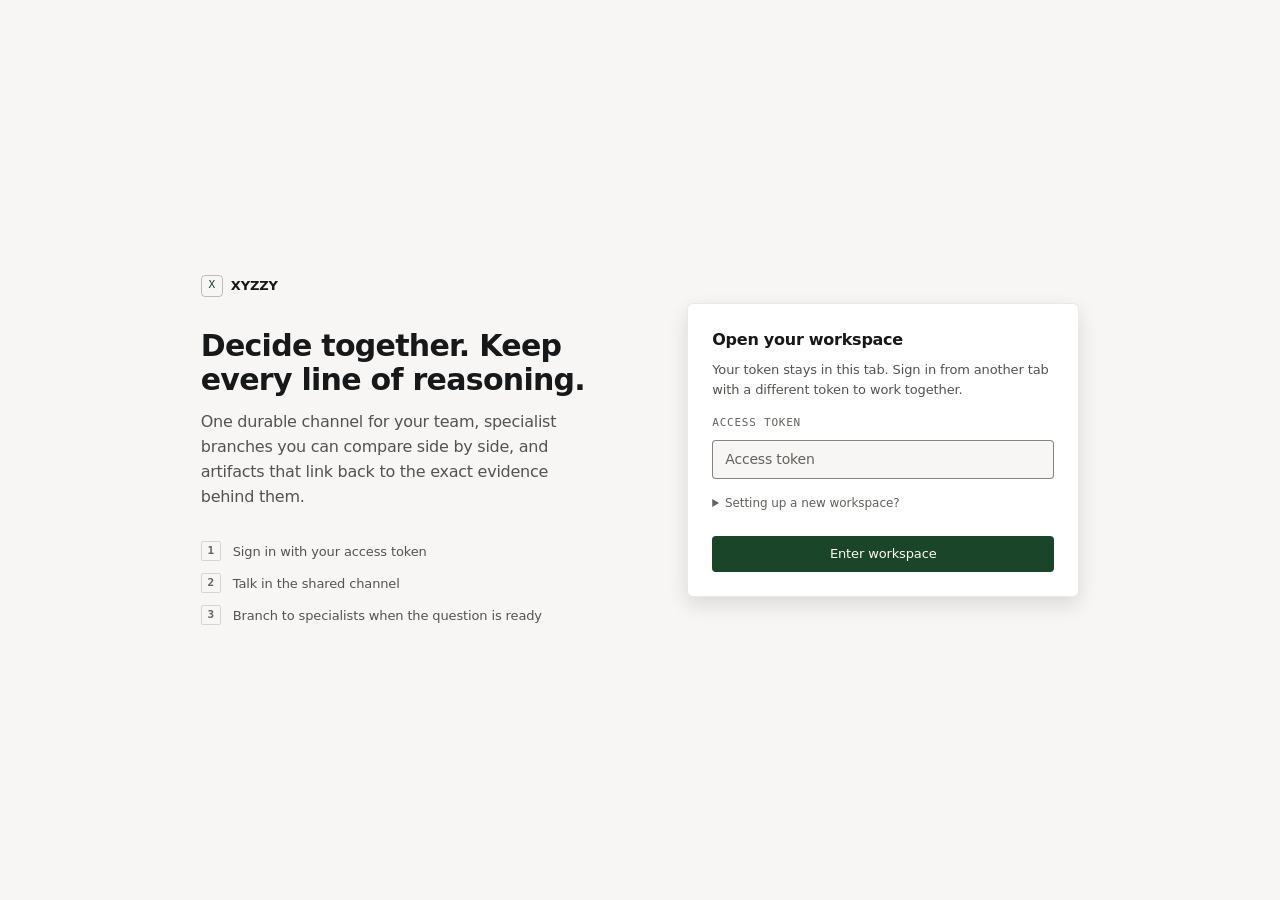
==== commit 0b0e71ef: "fix(web): close the agent-name XSS, order snapshot before subscribe The Agents panel built its Remov" ====
--- a/web/index.html
+++ b/web/index.html
@@ -1,5 +1,5 @@
 <!DOCTYPE html>
-<html lang="en">
+<html lang="en" dir="ltr">
 <head>
 <meta charset="UTF-8">
 <meta name="viewport" content="width=device-width, initial-scale=1.0">
@@ -16,7 +16,11 @@
    per rule. Light and dark are the same system with the ramp
    inverted, not two stylesheets.
    ============================================================ */
-@import url('https://fonts.googleapis.com/css2?family=IBM+Plex+Mono:wght@400;500&family=IBM+Plex+Sans:wght@400;500;600&display=swap');
+@font-face{font-family:'IBM Plex Mono';font-style:normal;font-weight:400;font-display:swap;src:url('/static/fonts/IBMPlexMono-400.woff2') format('woff2')}
+@font-face{font-family:'IBM Plex Mono';font-style:normal;font-weight:500;font-display:swap;src:url('/static/fonts/IBMPlexMono-500.woff2') format('woff2')}
+@font-face{font-family:'IBM Plex Sans';font-style:normal;font-weight:400;font-display:swap;src:url('/static/fonts/IBMPlexSans-400.woff2') format('woff2')}
+@font-face{font-family:'IBM Plex Sans';font-style:normal;font-weight:500;font-display:swap;src:url('/static/fonts/IBMPlexSans-500.woff2') format('woff2')}
+@font-face{font-family:'IBM Plex Sans';font-style:normal;font-weight:600;font-display:swap;src:url('/static/fonts/IBMPlexSans-600.woff2') format('woff2')}
 
 *{margin:0;padding:0;box-sizing:border-box}
 
@@ -237,7 +241,7 @@
 }
 .popover-menu.hidden{display:none}
 .popover-menu button{
-  text-align:left;padding:var(--s-2) var(--s-3);border-radius:var(--r-2);
+  text-align:start;padding:var(--s-2) var(--s-3);border-radius:var(--r-2);
   font-size:var(--t-ui);letter-spacing:var(--k-ui);color:var(--text);
   /* These sit edge to edge with zero gap, so a hit-area extension would always
      cover part of the next item - the real box grows instead. */
@@ -247,7 +251,7 @@
 .popover-menu button.danger{color:var(--danger)}
 
 .notif-dot{
-  position:absolute;top:4px;right:4px;width:6px;height:6px;border-radius:50%;background:var(--accent);
+  position:absolute;top:4px;inset-inline-end:4px;width:6px;height:6px;border-radius:50%;background:var(--accent);
 }
 .icon-button{position:relative}
 /* A ::after hit-area extension is only safe when it stays strictly under half
@@ -263,7 +267,7 @@
 .btn-sm,.ontology-actions button{position:relative}
 .browse-room-row{display:flex;align-items:center;gap:var(--s-2);padding:var(--s-2) var(--s-3);border-bottom:1px solid var(--line)}
 .browse-room-row .detail{font-size:var(--t-small);color:var(--text-3)}
-.browse-room-row .btn-sm{margin-left:auto;flex-shrink:0}
+.browse-room-row .btn-sm{margin-inline-start:auto;flex-shrink:0}
 .notif-row{display:flex;flex-direction:column;gap:2px;padding:var(--s-2) var(--s-3);border-bottom:1px solid var(--line);cursor:pointer}
 .notif-row:hover{background:var(--line)}
 .notif-row .title{font-size:var(--t-ui);font-weight:var(--w-medium)}
@@ -345,16 +349,16 @@
 
 /* ---------- rail ---------- */
 .sidebar{
-  background:var(--surface);border-right:1px solid var(--line);
+  background:var(--surface);border-inline-end:1px solid var(--line);
   display:flex;flex-direction:column;min-height:0;
 }
 .workspace-head{
   display:flex;align-items:center;gap:var(--s-2);height:48px;flex-shrink:0;
-  padding:0 var(--s-2) 0 var(--s-4);border-bottom:1px solid var(--line);
+  padding-block:0;padding-inline-start:var(--s-4);padding-inline-end:var(--s-2);border-bottom:1px solid var(--line);
 }
 .workspace-name{font-size:var(--t-ui);font-weight:var(--w-strong);letter-spacing:var(--k-ui)}
 .workspace-sub{font-size:var(--t-meta);color:var(--text-3);margin-top:1px;letter-spacing:.04em}
-.workspace-head .icon-button{margin-left:auto}
+.workspace-head .icon-button{margin-inline-start:auto}
 .sidebar-scroll{flex:1;overflow-y:auto;padding:var(--s-2);min-height:0}
 .nav-label{
   display:flex;align-items:center;justify-content:space-between;
@@ -363,7 +367,7 @@
 }
 .sidebar-scroll > .nav-label:first-child{padding-top:var(--s-1)}
 .nav-item{
-  width:100%;display:flex;align-items:center;gap:var(--s-2);text-align:left;
+  width:100%;display:flex;align-items:center;gap:var(--s-2);text-align:start;
   padding:var(--s-1) var(--s-2);border-radius:var(--r-2);
   font-size:var(--t-ui);letter-spacing:var(--k-ui);color:var(--text-2);
   min-height:28px;transition:background var(--t-fast),color var(--t-fast);
@@ -386,7 +390,7 @@
 .branch-nav .nav-name > span:first-child{max-width:100%;overflow:hidden;text-overflow:ellipsis;white-space:nowrap}
 .member-row{display:flex;align-items:center;gap:var(--s-2);padding:var(--s-1) var(--s-2);font-size:var(--t-ui);color:var(--text-2);letter-spacing:var(--k-ui)}
 .member-row .handle{overflow:hidden;text-overflow:ellipsis;white-space:nowrap;font-size:var(--t-meta);color:var(--text-3)}
-.member-row .badge{margin-left:auto}
+.member-row .badge{margin-inline-start:auto}
 .sidebar-scroll details > summary{list-style:none;cursor:pointer}
 .sidebar-scroll details > summary::-webkit-details-marker{display:none}
 .sidebar-scroll details > summary:hover{color:var(--text-2)}
@@ -409,7 +413,7 @@
 }
 .identity-name{font-size:var(--t-ui);font-weight:var(--w-medium);letter-spacing:var(--k-ui)}
 .identity-role{font-size:var(--t-meta);color:var(--text-3);letter-spacing:.06em;text-transform:uppercase;margin-top:1px}
-.sidebar-footer .icon-button{margin-left:auto}
+.sidebar-footer .icon-button{margin-inline-start:auto}
 /* one glyph per theme; the other is not rendered */
 :root[data-theme="dark"] .theme-sun,.theme-moon{display:none}
 :root[data-theme="dark"] .theme-moon{display:block}
@@ -425,7 +429,7 @@
 .center{min-width:0;display:flex;flex-direction:column;background:var(--bg);min-height:0;position:relative}
 .room-header{
   display:flex;align-items:center;gap:var(--s-3);min-height:48px;flex-shrink:0;
-  padding:0 var(--s-2) 0 var(--s-5);border-bottom:1px solid var(--line);
+  padding-block:0;padding-inline-start:var(--s-5);padding-inline-end:var(--s-2);border-bottom:1px solid var(--line);
 }
 .room-header > div{min-width:0}
 /* text-overflow does nothing on the flex container itself - it has to sit on
@@ -436,7 +440,7 @@
 }
 #room-name{min-width:0;overflow:hidden;text-overflow:ellipsis;white-space:nowrap}
 .room-header .meta{font-size:var(--t-small);color:var(--text-3);letter-spacing:var(--k-small);white-space:nowrap;overflow:hidden;text-overflow:ellipsis}
-.header-actions{margin-left:auto;display:flex;align-items:center;gap:var(--s-1);flex-shrink:0}
+.header-actions{margin-inline-start:auto;display:flex;align-items:center;gap:var(--s-1);flex-shrink:0}
 .unread-pill{
   font-size:var(--t-meta);font-weight:var(--w-medium);
   background:var(--accent);color:var(--accent-ink);padding:1px var(--s-1);border-radius:var(--r-1);
@@ -454,7 +458,7 @@
 .msg{
   max-width:var(--content);width:100%;position:relative;
   display:grid;grid-template-columns:22px auto minmax(0,1fr);column-gap:var(--s-3);
-  padding:var(--s-1) var(--s-2) var(--s-1) 0;
+  padding-block:var(--s-1);padding-inline-start:0;padding-inline-end:var(--s-2);
 }
 .msg::before{
   content:attr(data-initial);grid-row:1/6;grid-column:1;
@@ -543,8 +547,8 @@
 }
 .branch-activity button{
   width:100%;display:grid;grid-template-columns:22px minmax(0,1fr) auto;
-  gap:var(--s-3);align-items:center;text-align:left;
-  padding:var(--s-3) var(--s-2) var(--s-3) 0;transition:background var(--t-fast);
+  gap:var(--s-3);align-items:center;text-align:start;
+  padding-block:var(--s-3);padding-inline-start:0;padding-inline-end:var(--s-2);transition:background var(--t-fast);
 }
 .branch-activity button:hover{background:var(--line)}
 .branch-symbol{
@@ -583,8 +587,8 @@
 }
 .composer textarea{caret-color:var(--accent)}
 .composer textarea::placeholder{color:var(--text-3)}
-.composer-tools{display:flex;align-items:center;gap:var(--s-1);padding:var(--s-1) var(--s-2) var(--s-2) var(--s-3);border-top:1px solid var(--line)}
-.composer-tools .send{margin-left:auto}
+.composer-tools{display:flex;align-items:center;gap:var(--s-1);padding-block:var(--s-1) var(--s-2);padding-inline-start:var(--s-3);padding-inline-end:var(--s-2);border-top:1px solid var(--line)}
+.composer-tools .send{margin-inline-start:auto}
 .composer-hint{font-size:var(--t-meta);color:var(--text-3);letter-spacing:.05em;text-transform:uppercase}
 .mention-toggle{
   display:inline-flex;align-items:center;gap:var(--s-2);
@@ -607,7 +611,7 @@
 /* ---------- branch launcher ---------- */
 .ai-tray{
   display:none;position:absolute;bottom:84px;z-index:20;
-  left:max(var(--s-5),3vw);right:max(var(--s-5),3vw);max-width:var(--content);max-height:62vh;
+  inset-inline-start:max(var(--s-5),3vw);inset-inline-end:max(var(--s-5),3vw);max-width:var(--content);max-height:62vh;
   background:var(--raised);border:1px solid var(--line-2);border-radius:var(--r-3);
   box-shadow:var(--shadow-2);overflow:hidden;
 }
@@ -627,7 +631,7 @@
 .studio-label{display:block;font-size:var(--t-small);font-weight:var(--w-medium);color:var(--text-2);margin-bottom:var(--s-2);letter-spacing:var(--k-small)}
 .strategy-toggle{display:grid;grid-template-columns:1fr 1fr;gap:var(--s-2);margin-bottom:var(--s-3)}
 .strategy-toggle button{
-  border:1px solid var(--line-2);border-radius:var(--r-2);padding:var(--s-2) var(--s-3);text-align:left;
+  border:1px solid var(--line-2);border-radius:var(--r-2);padding:var(--s-2) var(--s-3);text-align:start;
   transition:border-color var(--t-fast),background var(--t-fast);
 }
 .strategy-toggle button:hover{background:var(--line)}
@@ -697,16 +701,16 @@
 /* ---------- context panel (Thread / Search / People only) ---------- */
 .right-panel{
   display:none;width:min(392px,36vw);min-width:340px;
-  background:var(--surface);border-left:1px solid var(--line);
+  background:var(--surface);border-inline-start:1px solid var(--line);
   flex-direction:column;min-height:0;
 }
 .right-panel.open{display:flex}
 .context-head{
   display:flex;align-items:center;gap:var(--s-2);height:48px;flex-shrink:0;
-  padding:0 var(--s-2) 0 var(--s-4);border-bottom:1px solid var(--line);
+  padding-block:0;padding-inline-start:var(--s-4);padding-inline-end:var(--s-2);border-bottom:1px solid var(--line);
 }
 .context-head h2{font-size:var(--t-ui);font-weight:var(--w-strong);letter-spacing:var(--k-ui)}
-.context-head .icon-button{margin-left:auto}
+.context-head .icon-button{margin-inline-start:auto}
 .context-scroll{flex:1;overflow-y:auto;min-height:0}
 .context-view{display:none}
 .context-view.active{display:block}
@@ -751,7 +755,7 @@
 .artifact-doc-content h3,.artifact-doc-content h4,.artifact-doc-content h5,
 .meta-answer h3,.meta-answer h4,.meta-answer h5{margin:var(--s-3) 0 var(--s-1);font-weight:var(--w-strong);color:var(--text)}
 .output-content p,.artifact-doc-content p,.meta-answer p{margin:var(--s-2) 0}
-.output-content ul,.artifact-doc-content ul,.meta-answer ul{margin:var(--s-2) 0;padding-left:1.2em}
+.output-content ul,.artifact-doc-content ul,.meta-answer ul{margin:var(--s-2) 0;padding-inline-start:1.2em}
 .output-content pre,.artifact-doc-content pre,.meta-answer pre{
   background:var(--sunken);border-radius:var(--r-2);padding:var(--s-2);overflow:auto;
   font-family:var(--mono);font-size:var(--t-small);margin:var(--s-2) 0;
@@ -785,7 +789,7 @@
 .synthesis-row{display:flex;align-items:flex-end;gap:var(--s-3);flex-wrap:wrap}
 .synthesis-title{font-size:var(--t-small);font-weight:var(--w-medium);letter-spacing:var(--k-small)}
 .synthesis-meta{font-size:var(--t-small);color:var(--text-3);margin-top:var(--s-half);line-height:1.45;max-width:34ch;letter-spacing:var(--k-small)}
-.synthesis-actions{display:flex;flex-wrap:wrap;gap:var(--s-2);align-items:center;margin-left:auto}
+.synthesis-actions{display:flex;flex-wrap:wrap;gap:var(--s-2);align-items:center;margin-inline-start:auto}
 .synthesis-actions select,.synthesis-actions input{
   background:var(--bg);border:1px solid var(--edge);border-radius:var(--r-2);
   padding:var(--s-1) var(--s-2);font-size:var(--t-small);
@@ -822,7 +826,7 @@
 }
 .meta-evidence{padding:var(--s-3) max(var(--s-5),3vw);display:grid;gap:var(--s-2);max-width:68ch}
 .meta-chain{
-  border-left:1px solid var(--line-2);padding:var(--s-half) 0 var(--s-half) var(--s-3);
+  border-inline-start:1px solid var(--line-2);padding-block:var(--s-half);padding-inline-start:var(--s-3);padding-inline-end:0;
   font-size:var(--t-small);color:var(--text-3);line-height:1.5;letter-spacing:var(--k-small);
 }
 .meta-chain pre{font-size:var(--t-meta);white-space:pre-wrap;color:var(--text-2);margin-top:var(--s-1)}
@@ -851,7 +855,7 @@
 .ontology-head p{font-size:var(--t-small);color:var(--text-3);line-height:1.5;margin-top:var(--s-1);letter-spacing:var(--k-small)}
 .ontology-mode{font-size:var(--t-meta);color:var(--text-3);border:1px solid var(--line-2);border-radius:var(--r-1);padding:1px var(--s-2);white-space:nowrap;text-transform:uppercase;letter-spacing:.05em}
 .ontology-tree{padding:0 max(var(--s-5),3vw) var(--s-3);display:grid;gap:var(--s-2);max-width:68ch}
-.ontology-node{border-left:1px solid var(--line-2);padding:var(--s-half) 0 var(--s-half) var(--s-3)}
+.ontology-node{border-inline-start:1px solid var(--line-2);padding-block:var(--s-half);padding-inline-start:var(--s-3);padding-inline-end:0}
 .ontology-node-head{display:flex;align-items:center;gap:var(--s-2);flex-wrap:wrap}
 .ontology-label{font-size:var(--t-small);font-weight:var(--w-medium);letter-spacing:var(--k-small)}
 .ontology-meta{font-size:var(--t-meta);color:var(--text-3);margin-top:var(--s-half);line-height:1.5}
@@ -862,7 +866,7 @@
 .ontology-empty{font-size:var(--t-small);color:var(--text-3);padding:var(--s-2) 0;letter-spacing:var(--k-small)}
 .ontology-history{padding:0 max(var(--s-5),3vw) var(--s-4);font-size:var(--t-small);color:var(--text-2);max-width:68ch}
 .ontology-history summary{cursor:pointer;color:var(--text-3);font-size:var(--t-small);padding:var(--s-1) 0}
-.history-item{border-left:1px solid var(--line-2);padding:var(--s-1) 0 var(--s-1) var(--s-3);margin-top:var(--s-2);font-size:var(--t-meta);color:var(--text-3)}
+.history-item{border-inline-start:1px solid var(--line-2);padding-block:var(--s-1);padding-inline-start:var(--s-3);padding-inline-end:0;margin-top:var(--s-2);font-size:var(--t-meta);color:var(--text-3)}
 .history-values{font-size:var(--t-small);color:var(--text-2);margin-top:var(--s-half);letter-spacing:var(--k-small)}
 .edge-review{display:flex;gap:var(--s-2);margin-top:var(--s-1);flex-wrap:wrap}
 
@@ -918,7 +922,7 @@
 .btn-reject{color:var(--danger)}
 
 /* toasts */
-.toast-region{position:fixed;right:var(--s-4);bottom:var(--s-4);z-index:200;display:grid;gap:var(--s-2)}
+.toast-region{position:fixed;inset-inline-end:var(--s-4);bottom:var(--s-4);z-index:200;display:grid;gap:var(--s-2)}
 .toast{
   background:var(--raised);color:var(--text);border:1px solid var(--line-2);
   padding:var(--s-2) var(--s-3);border-radius:var(--r-3);box-shadow:var(--shadow-2);
@@ -928,11 +932,11 @@
 /* ---------- responsive ---------- */
 @media(max-width:1120px){
   .main{grid-template-columns:248px minmax(0,1fr)}
-  .right-panel{position:fixed;z-index:60;top:0;right:0;bottom:0;width:min(392px,92vw);box-shadow:var(--shadow-2)}
+  .right-panel{position:fixed;z-index:60;top:0;inset-inline-end:0;bottom:0;width:min(392px,92vw);box-shadow:var(--shadow-2)}
 }
 @media(max-width:860px){
   .main{grid-template-columns:minmax(0,1fr)}
-  .room-header{padding-left:var(--s-2);gap:var(--s-1)}
+  .room-header{padding-inline-start:var(--s-2);gap:var(--s-1)}
   .room-header .meta{display:none}
   /* The dot alone carries the state at this width; the word stays for screen
      readers via aria-label instead of clipping mid-letter. */
@@ -941,14 +945,18 @@
   }
   .composer-hint{display:none}
   .messages{padding:var(--s-3) var(--s-3) var(--s-1)}
-  .view-head,.view-empty,.outputs-head,.outputs-grid{padding-left:var(--s-3);padding-right:var(--s-3)}
+  .view-head,.view-empty,.outputs-head,.outputs-grid{padding-inline-start:var(--s-3);padding-inline-end:var(--s-3)}
   .outputs-grid{grid-template-columns:1fr}
   .input-bar{padding:var(--s-1) var(--s-3) var(--s-3)}
-  .ai-tray{left:var(--s-3);right:var(--s-3)}
+  .ai-tray{inset-inline-start:var(--s-3);inset-inline-end:var(--s-3)}
   .sidebar{
-    width:248px;position:fixed;z-index:70;top:0;bottom:0;left:0;
+    width:248px;position:fixed;z-index:70;top:0;bottom:0;inset-inline-start:0;
     transform:translateX(-102%);transition:transform 160ms cubic-bezier(.25,.46,.45,.94);
   }
+  /* inset-inline-start:0 sits the closed drawer at the START edge, the right
+     edge under rtl, so hiding it means translating further right, not left:
+     a fixed -102% would leave it sitting on screen at that edge instead. */
+  [dir="rtl"] .sidebar{transform:translateX(102%)}
   .sidebar.open{transform:none}
   .sidebar-backdrop{
     /* A dark tint alone reads fine over a light page but nearly vanishes over
@@ -965,9 +973,9 @@
   .setup-intro h1{font-size:var(--t-head);letter-spacing:var(--k-head)}
   .strategy-toggle,.template-grid{grid-template-columns:1fr}
   /* Every synthesis control stacked and full-width rather than fighting a
-     margin-left:auto for a row too narrow to hold all three at once. */
+     margin-inline-start:auto for a row too narrow to hold all three at once. */
   .synthesis-row{flex-direction:column;align-items:stretch}
-  .synthesis-actions{margin-left:0;width:100%}
+  .synthesis-actions{margin-inline-start:0;width:100%}
   .synthesis-actions input{width:100%}
   .synthesis-actions select,.synthesis-actions button{flex:1}
 }
@@ -1617,7 +1625,13 @@
   const btn = document.getElementById('channel-menu-button');
   const rect = btn.getBoundingClientRect();
   menu.style.top = `${rect.bottom + 4}px`;
-  menu.style.right = `${Math.max(8, window.innerWidth - rect.right)}px`;
+  // getBoundingClientRect is always physical (left/right from the viewport's
+  // own left edge), so the inline-end offset it feeds has to be picked per
+  // direction: under rtl the inline-end edge is the physical left edge, so
+  // the distance is rect.left itself, not window.innerWidth minus rect.right.
+  const rtl = getComputedStyle(document.documentElement).direction === 'rtl';
+  const insetInlineEnd = rtl ? rect.left : (window.innerWidth - rect.right);
+  menu.style.insetInlineEnd = `${Math.max(8, insetInlineEnd)}px`;
   menu.classList.remove('hidden');
 }
 function closeChannelMenu() { document.getElementById('channel-menu').classList.add('hidden'); }
@@ -1840,10 +1854,23 @@
   closeSidebarDrawer();
   openCenterView('conversation');
   renderRoomsList();
-  if (ws) ws.close();
-  connectWS();
+  closeSocket(ws);
+  // The snapshot has to settle, and this tab's own lastSequence has to reach
+  // its final value from that snapshot, before the socket subscribes: opening
+  // both at once (the old order here) left a gap an event could land in and
+  // reach neither the snapshot nor the not-yet-subscribed socket. Fetching
+  // first means connectWS's own last_sequence cursor names exactly where this
+  // snapshot ended, matching the field the /state fetch already sends.
   try { await loadState(); }
   catch (err) { toast(`Could not open #${room.name}: ${errorMessage(err)}`, 'error'); }
+  // A second switchRoom called before this one's own await settled moved
+  // roomId on again; loadState() above resolved on this call's own (by then
+  // abandoned) fetch, not on a snapshot for whatever room is current now.
+  // The later call is the one whose own await will resolve on a real fetch
+  // for that room, and connect once it does — this one connecting instead
+  // would open the socket before that snapshot exists.
+  if (roomId !== targetRoomId) return;
+  connectWS();
 }
 
 function openCreateChannelModal() {
@@ -2335,10 +2362,43 @@
 const WS_MAX_DELAY = 30000;
 let wsReconnectAttempts = 0;
 let wsReconnectTimer = null;
+// Which room the current ws is subscribed to, so connectWS can tell "already
+// the live socket for this room" from "stale, close it first".
+let wsRoomId = null;
+
+// Nulling the handlers before close is what stops a deliberately-replaced
+// socket's own onclose from ever running: onclose used to still fire after
+// this tab had already moved on, see itself as an unexpected drop, and
+// schedule its own reconnect — which, once it eventually fired, opened a
+// second live socket nothing had asked to close, leaked on every rapid
+// re-switch back to a room whose earlier socket had not finished tearing
+// down yet. The `socket !== ws` guards on the remaining handlers stay as a
+// second line of defense, not the only one.
+function closeSocket(socket) {
+  if (!socket) return;
+  socket.onopen = null;
+  socket.onclose = null;
+  socket.onmessage = null;
+  socket.onerror = null;
+  socket.close();
+}
 
 function connectWS() {
+  // Already the one live socket for this exact room: reuse it rather than
+  // opening a second one alongside it.
+  if (ws && wsRoomId === roomId
+      && (ws.readyState === WebSocket.CONNECTING || ws.readyState === WebSocket.OPEN)) {
+    return;
+  }
+  closeSocket(ws);
   const proto = location.protocol === 'https:' ? 'wss' : 'ws';
   const encRoomId = encodeURIComponent(roomId);
+  // The same last_sequence field the /state fetch already sends: whatever
+  // this tab's own snapshot most recently reached. The server replays every
+  // later room_event in order, deduped, before live delivery, so a subscribe
+  // that names where its snapshot ended cannot miss whatever landed between
+  // that snapshot and this socket going live.
+  const wsQuery = `room_id=${encRoomId}&last_sequence=${lastSequence}`;
   clearTimeout(wsReconnectTimer);
   // Cookie mode rides the cookie with no token subprotocol at all — the server
   // Origin-checks the upgrade instead, since a WS handshake can't carry the
@@ -2350,13 +2410,14 @@
   // will (not) select.
   let socket;
   if (sessionMode === 'cookie') {
-    socket = new WebSocket(`${proto}://${location.host}/ws?room_id=${encRoomId}`);
+    socket = new WebSocket(`${proto}://${location.host}/ws?${wsQuery}`);
   } else {
     const encodedToken = bytesToBase64Url(new TextEncoder().encode(accessToken));
-    socket = new WebSocket(`${proto}://${location.host}/ws?room_id=${encRoomId}`,
+    socket = new WebSocket(`${proto}://${location.host}/ws?${wsQuery}`,
       ['xyzzy.v1', `bearer.${encodedToken}`]);
   }
   ws = socket;
+  wsRoomId = roomId;
   socket.onopen = () => {
     if (socket !== ws) return;
     setWsStatus('Connected', true);
@@ -2392,14 +2453,70 @@
 // to race for the same room state, and the dev server 401'd whichever lost — this
 // collapses concurrent callers onto the one in-flight request instead of firing two.
 let loadStatePromise = null;
+// Which room loadStatePromise's fetch was actually issued for. A switchRoom
+// call resets roomId synchronously and immediately asks for a snapshot, so a
+// caller arriving while a DIFFERENT room's fetch is still in flight must not
+// dedupe onto it (that fetch can only ever answer for the room it was sent
+// for) — it has to wait that fetch out and then ask again for its own room.
+let loadStatePromiseRoom = null;
+// A caller that arrives while a fetch for its OWN room is already in flight
+// used to just await that fetch's promise, silently accepting data that
+// predates whatever asked for the refresh (a task created mid-fetch, say).
+// staleCallDuringLoad marks that a caller was shortchanged this way, and
+// once the in-flight fetch settles, one more real loadState() runs before
+// anyone else's await resolves, so the caller that lost the race still ends
+// up with fresh data.
+let staleCallDuringLoad = false;
+// Events that land while a snapshot fetch is in flight would otherwise be lost:
+// the switch below either handles them directly (fine) or calls loadState(),
+// which the staleCallDuringLoad follow-up above now covers. Buffer them here
+// and replay after the snapshot lands, so a direct handler (appendMessage,
+// appendSystemMessage) that ran against the DOM the rebuild below just wiped
+// gets to run again against the fresh one.
+let pendingEventsDuringLoad = [];
 function loadState() {
-  if (!loadStatePromise) {
-    loadStatePromise = loadStateImpl().finally(() => { loadStatePromise = null; });
-  }
+  if (loadStatePromise) {
+    if (loadStatePromiseRoom === roomId) {
+      staleCallDuringLoad = true;
+      return loadStatePromise;
+    }
+    // In flight for a room this tab has already left. Let it finish (its own
+    // forRoom check in loadStateImpl discards the response), then ask again
+    // for whichever room is current by then, rather than firing a second
+    // fetch concurrently with the first.
+    return loadStatePromise.catch(() => {}).then(loadState);
+  }
+  loadStatePromiseRoom = roomId;
+  // The .finally() callback below has to hand its own follow-up loadState()
+  // call back to whoever is chaining onto this promise: returning it from
+  // finally is what makes the returned promise here wait for that follow-up
+  // too, instead of settling right after the first fetch and leaving a
+  // caller's await resolved on data that was already known stale.
+  loadStatePromise = loadStateImpl().finally(() => {
+    loadStatePromise = null;
+    loadStatePromiseRoom = null;
+    if (staleCallDuringLoad) {
+      staleCallDuringLoad = false;
+      return loadState();
+    }
+  });
   return loadStatePromise;
 }
 async function loadStateImpl() {
-  const state = await api('GET', `/rooms/${roomId}/state?last_sequence=0`);
+  // Frozen at call time: this fetch answers for whichever room asked for it,
+  // even if switchRoom moves the tab elsewhere before the response arrives.
+  const forRoom = roomId;
+  const state = await api('GET', `/rooms/${forRoom}/state?last_sequence=0`);
+  if (forRoom !== roomId) {
+    // The room changed while this was in flight. Applying this response now
+    // would overwrite the room the tab is actually looking at (messages,
+    // lastSequence, the read cursor it drives) with a different room's data.
+    // Whatever buffered mid-flight belonged to that abandoned room's socket
+    // too, so it goes with this response rather than getting replayed later
+    // against the room that is actually current now.
+    pendingEventsDuringLoad = [];
+    return;
+  }
   // Members are read early: message attribution below needs the name lookup, not
   // just the room-header title.
   roomMembers = state.members || [];
@@ -2526,9 +2643,16 @@
   eventsLog.innerHTML = state.events_since.length ? '' : '<div class="events-empty">Nothing yet.</div>';
   state.events_since.forEach(event => logEvent(event));
   updateActivityLogSummary();
-  lastSequence = state.events_since.length > 0
+  const snapshotSequence = state.events_since.length > 0
     ? Math.max(...state.events_since.map(event => event.sequence))
     : 0;
+  lastSequence = Math.max(lastSequence, snapshotSequence);
+  // Anything buffered while this fetch was in flight and not already covered
+  // by the snapshot itself gets replayed now, so it lands on the fresh state
+  // instead of vanishing into the rebuild above.
+  const replayEvents = pendingEventsDuringLoad.filter(event => (event.sequence || 0) > snapshotSequence);
+  pendingEventsDuringLoad = [];
+  replayEvents.forEach(event => handleRealtimeEvent(event));
 
   if (openThreadRootId) await refreshThread();
   updateRoomHeader();
@@ -2596,6 +2720,7 @@
     return;
   }
   if (msg.type === 'room_event') {
+    if (loadStatePromise) pendingEventsDuringLoad.push(msg);
     lastSequence = Math.max(lastSequence, msg.sequence || 0);
     logEvent(msg);
     switch(msg.event_type) {
@@ -2888,7 +3013,7 @@
   document.getElementById('thread-title').textContent = `Thread · ${replies} ${replies === 1 ? 'reply' : 'replies'}`;
   document.getElementById('thread-copy').textContent = 'Replies stay attached to the message they answer.';
   list.innerHTML = thread.map(entry => `
-    <div class="thread-item" style="margin-left:${Math.min(entry.thread_depth, 4) * 12}px">
+    <div class="thread-item" style="margin-inline-start:${Math.min(entry.thread_depth, 4) * 12}px">
       ${attribution(entry,
         `<span class="time" title="${escHtml(entry.created_at || '')}">${formatTime(entry.created_at)}</span>` +
         (entry.reply_count ? `<span class="thread-counts">${entry.reply_count} ${entry.reply_count === 1 ? 'reply' : 'replies'}</span>` : ''))}
@@ -3024,7 +3149,7 @@
     <div class="card">
       <div class="title">${escHtml(a.name)} <span class="badge ${a.status.toLowerCase()}">${a.status}</span></div>
       <div class="detail">${escHtml(a.role)}${a.handle ? ` · <span class="handle">@${escHtml(a.handle)}</span>` : ''}</div>
-      ${canRemove ? `<button class="btn-sm" onclick="confirmRemoveAgent('${escHtml(a.agent_id)}','${escHtml(a.name).replace(/'/g, "\\'")}')">Remove</button>` : ''}
+      ${canRemove ? `<button class="btn-sm" data-agent-id="${escHtml(a.agent_id)}" data-agent-name="${escHtml(a.name)}" onclick="confirmRemoveAgent(this.dataset.agentId, this.dataset.agentName)">Remove</button>` : ''}
     </div>
   `).join('');
 }
@@ -3059,7 +3184,7 @@
   el.innerHTML = agents.map(a => `
     <div class="item">
       <span class="dot ${a.status === 'WORKING' ? 'working' : a.status === 'IDLE' ? 'idle' : 'online'}"></span>
-      ${escHtml(a.name)}${a.handle ? ` <span class="handle">@${escHtml(a.handle)}</span>` : ''} <span class="badge ${a.status.toLowerCase()}" style="margin-left:auto">${a.status}</span>
+      ${escHtml(a.name)}${a.handle ? ` <span class="handle">@${escHtml(a.handle)}</span>` : ''} <span class="badge ${a.status.toLowerCase()}" style="margin-inline-start:auto">${a.status}</span>
     </div>
   `).join('');
 }
